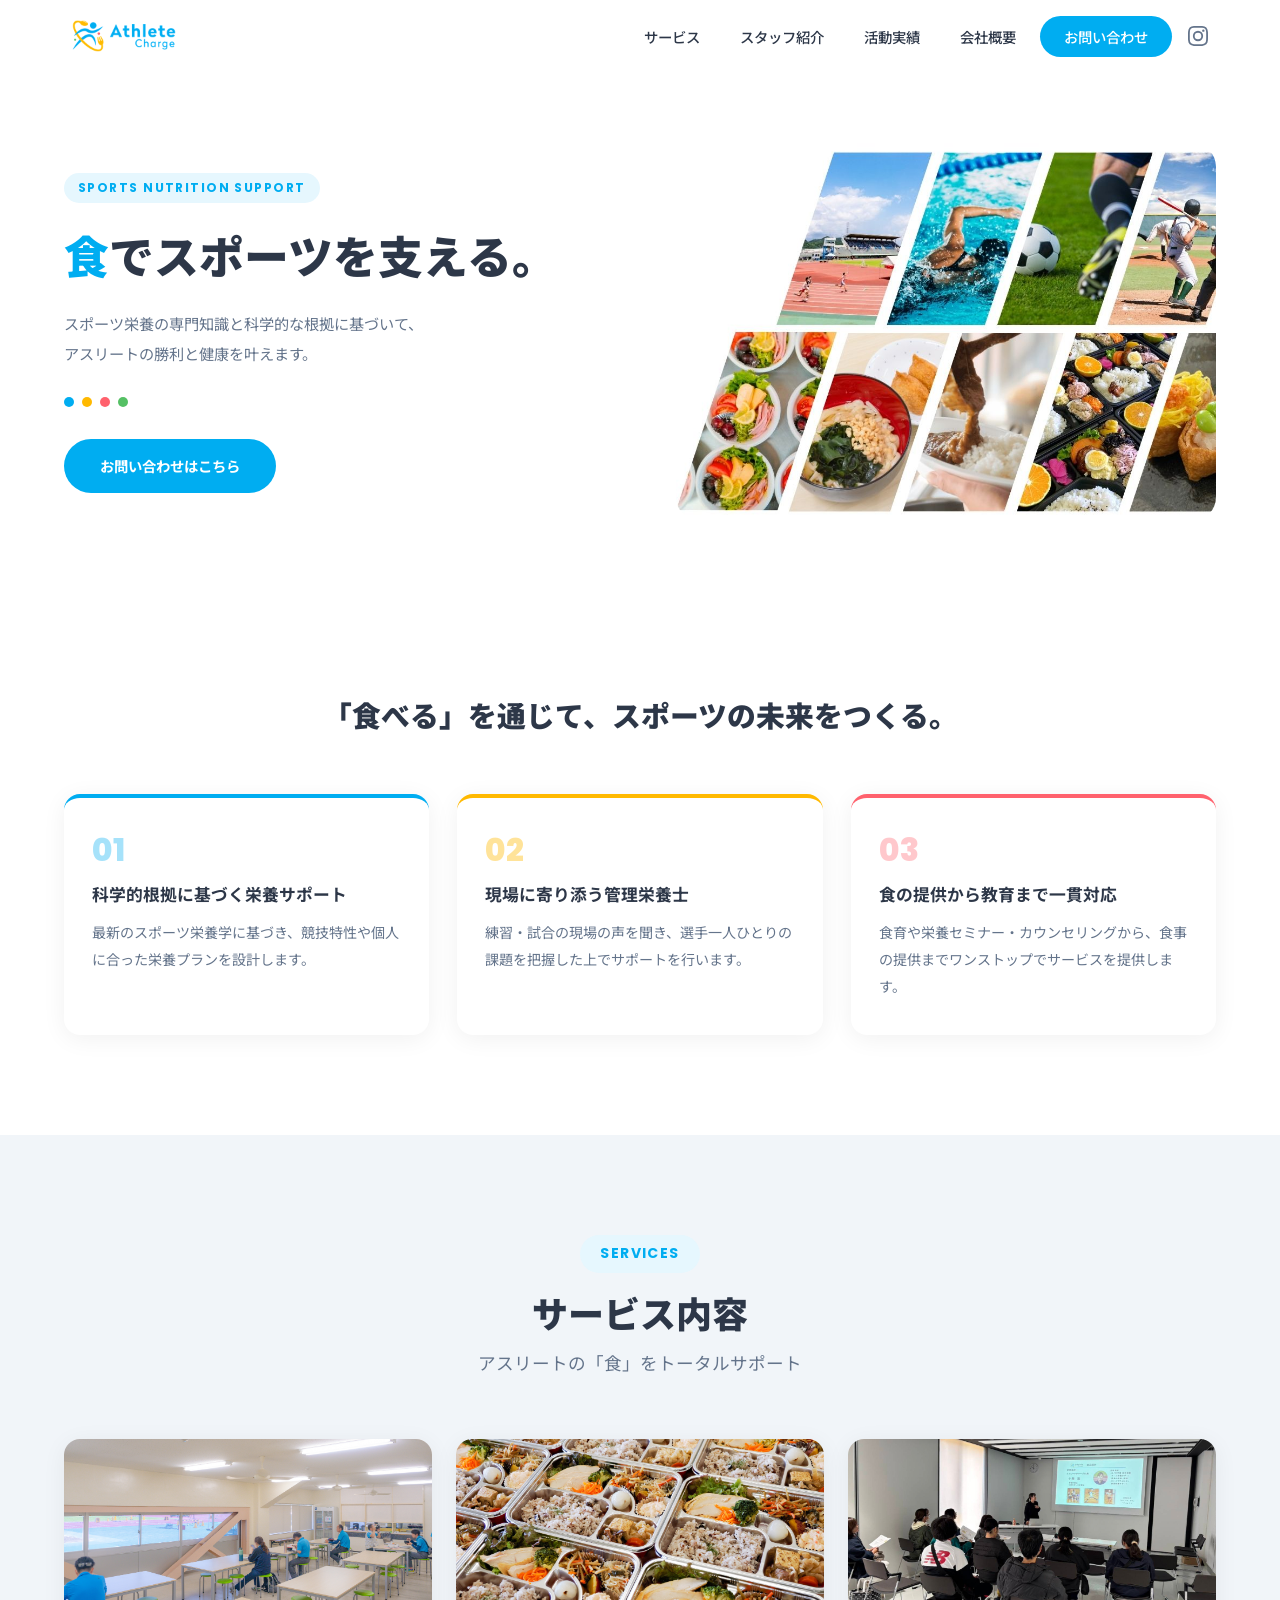
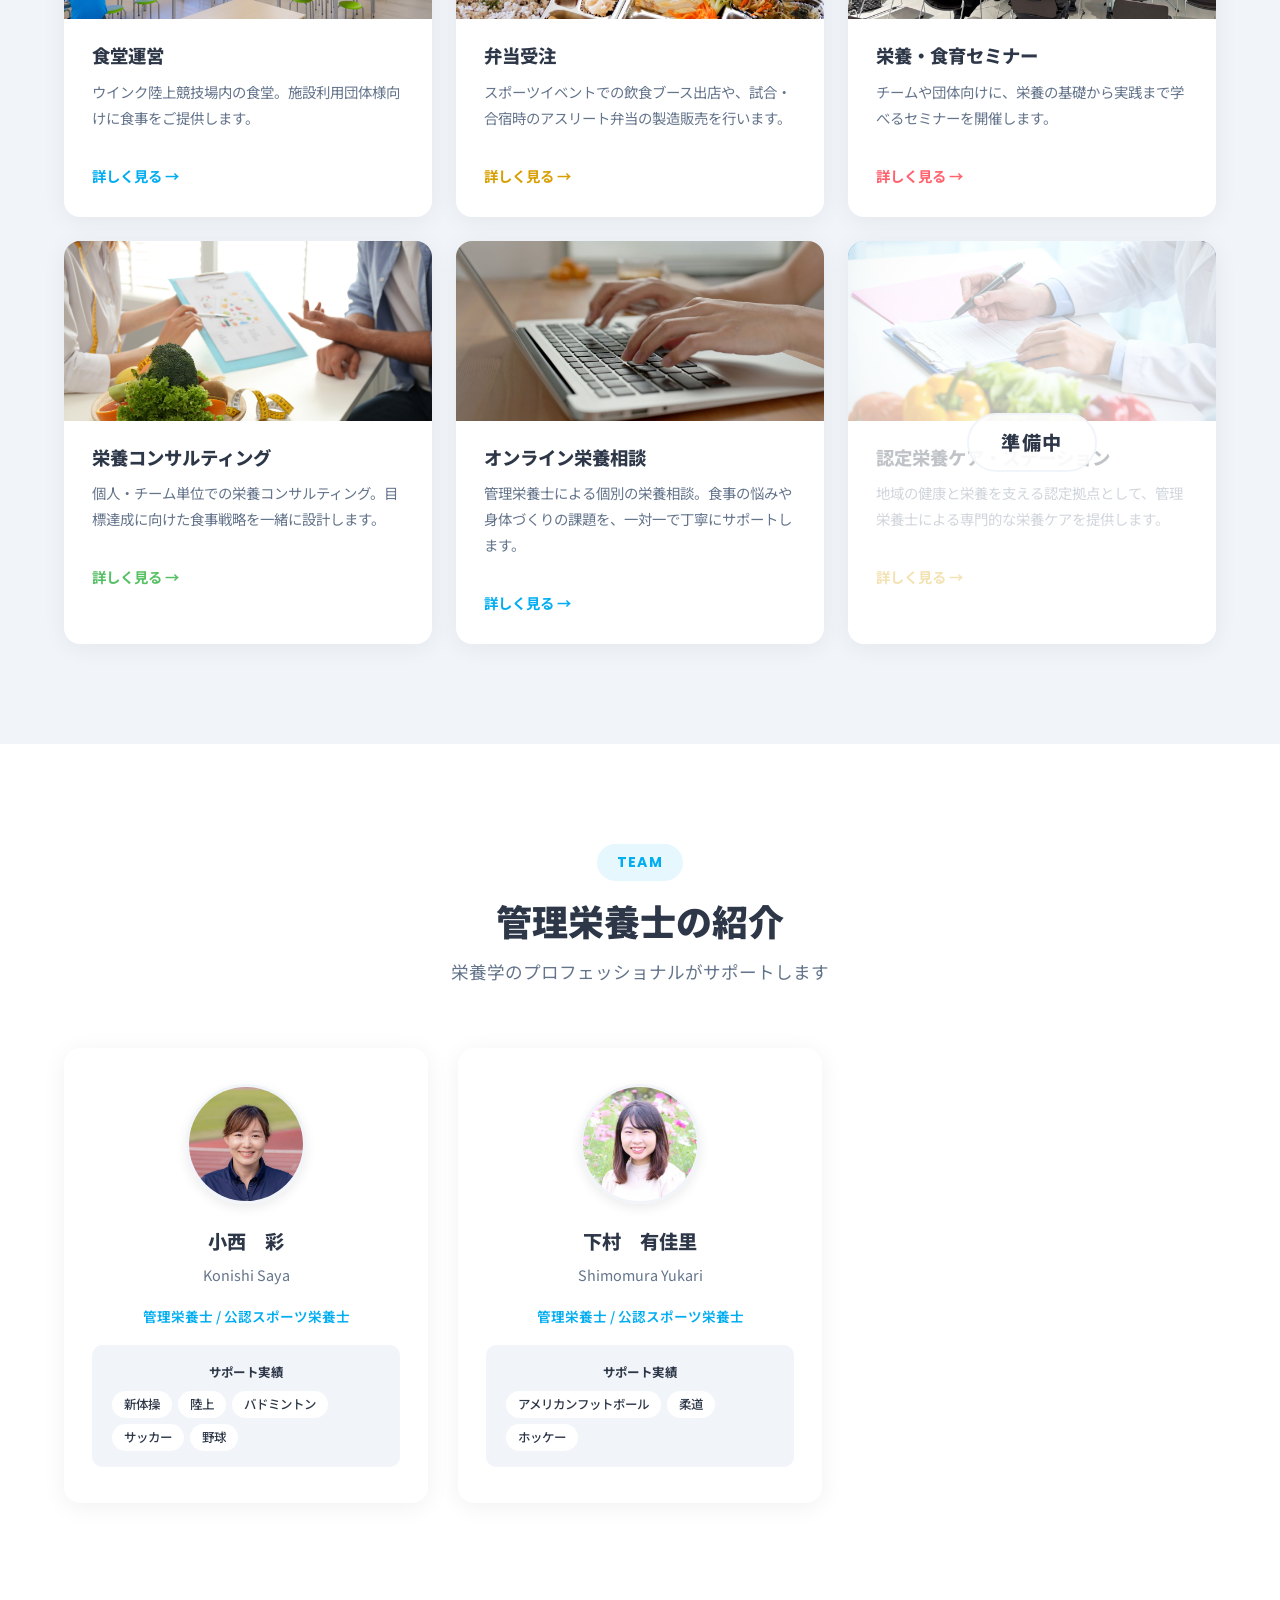
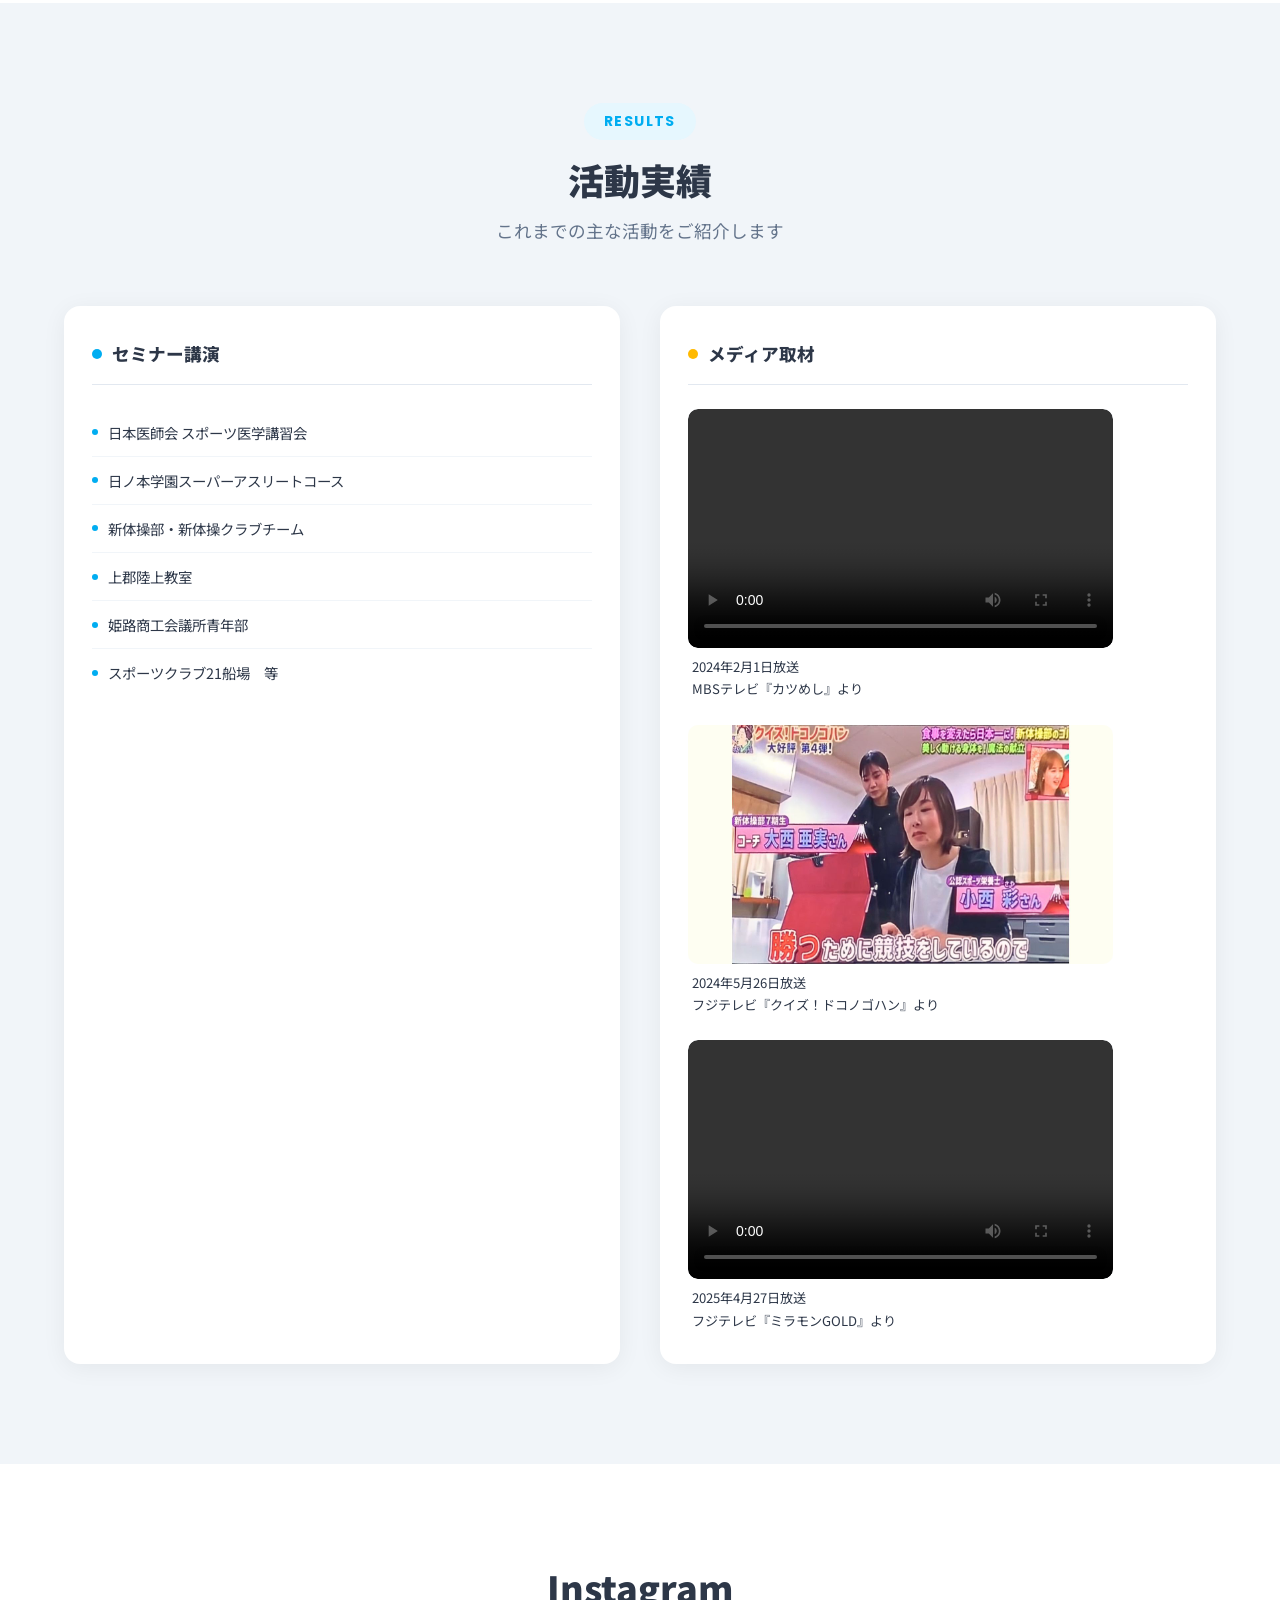
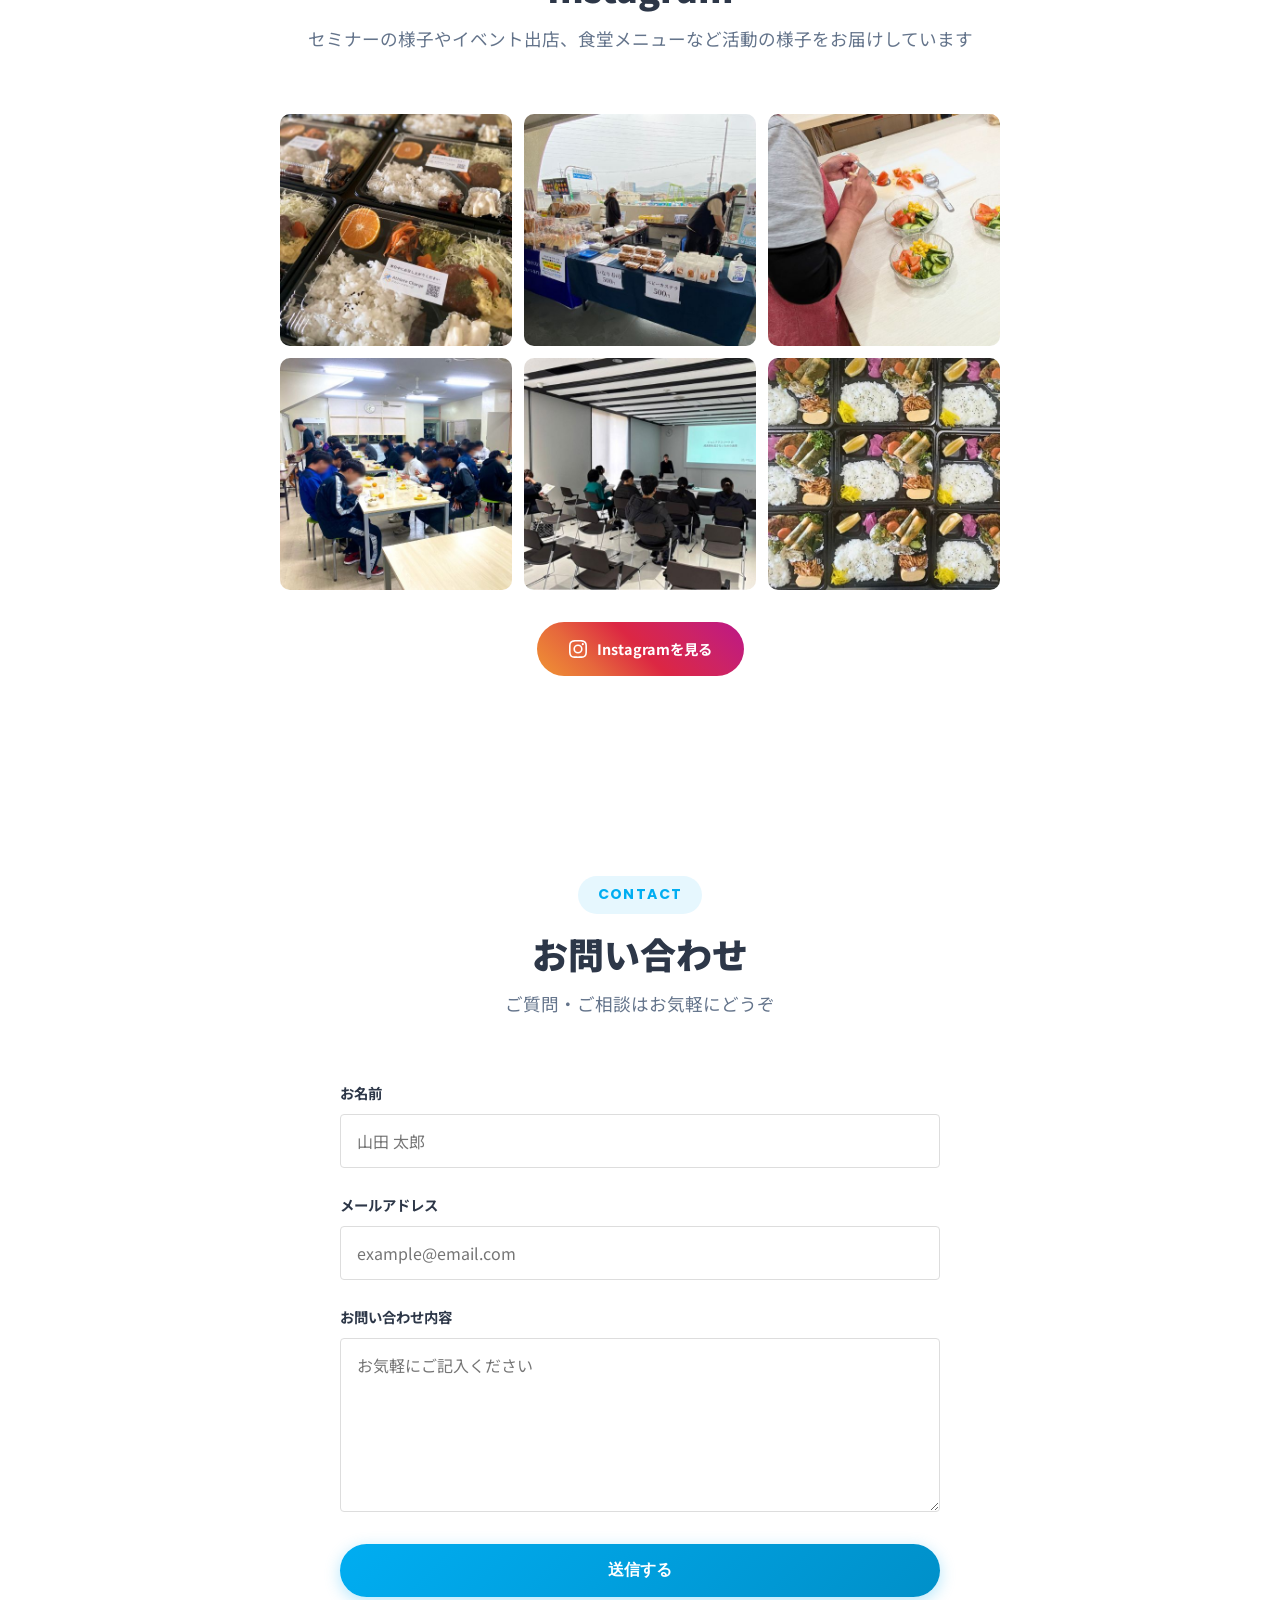
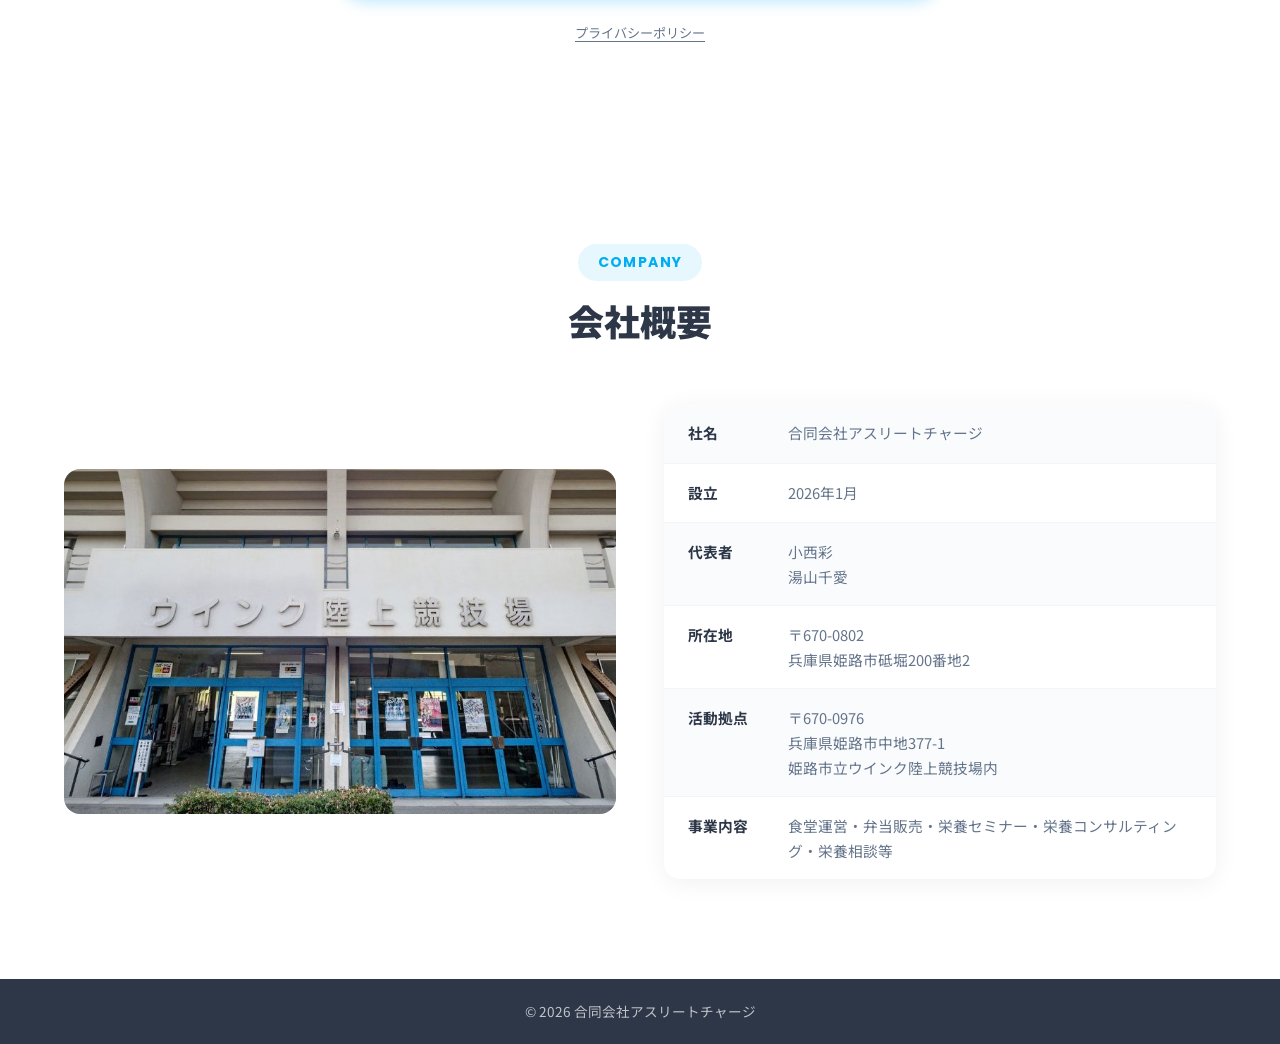
==== index.html @ be3cce09 "Add files via upload" ====
<!DOCTYPE html>
<html lang="ja">
<head>
  <meta charset="UTF-8">
  <meta name="viewport" content="width=device-width, initial-scale=1.0">
  <title>スポーツ栄養サポート | アスリートの健康と勝利を支える</title>
  <meta name="description" content="アスリートおよびスポーツに関わるすべての人の健康と勝利を支えるスポーツ栄養サポート事業。食堂運営、弁当販売、栄養セミナー、栄養コンサルティングなど幅広いサービスを提供しています。">
  <link rel="stylesheet" href="css/style.css">
  <link rel="preconnect" href="https://fonts.googleapis.com">
  <link rel="preconnect" href="https://fonts.gstatic.com" crossorigin>
  <link href="https://fonts.googleapis.com/css2?family=Noto+Sans+JP:wght@400;500;700;900&family=Poppins:wght@600;700;800&display=swap" rel="stylesheet">
</head>
<body>

  <!-- ========== HEADER ========== -->
  <header class="header" id="header">
    <div class="container header__inner">
      <a href="#" class="header__logo">
        <img src="images/common/logo.png" alt="Sports Nutrition" class="logo-img">
      </a>
      <nav class="header__nav" id="nav">
        <ul class="nav-list">
          <li class="nav-item--has-sub">
            <a href="#services" class="nav-link">サービス</a>
            <ul class="nav-sub">
              <li><a href="services/cafeteria.html" class="nav-sub__link">食堂運営</a></li>
              <li><a href="services/bento.html" class="nav-sub__link">弁当受注</a></li>
              <li><a href="services/seminar.html" class="nav-sub__link">栄養セミナー</a></li>
              <li><a href="services/consulting.html" class="nav-sub__link">栄養コンサルティング</a></li>
              <li><a href="services/counseling.html" class="nav-sub__link">オンライン栄養相談</a></li>
            </ul>
          </li>
          <li><a href="#team" class="nav-link">スタッフ紹介</a></li>
          <li><a href="#results" class="nav-link">活動実績</a></li>
          <li><a href="#company" class="nav-link">会社概要</a></li>
          <li><a href="mailto:info@sports-nutrition.example.jp?subject=%E3%81%8A%E5%95%8F%E3%81%84%E5%90%88%E3%82%8F%E3%81%9B" class="nav-link nav-link--cta">お問い合わせ</a></li>
        </ul>
      </nav>
      <div class="header__social">
        <a href="https://www.instagram.com/athletecharge" target="_blank" rel="noopener" class="social-icon social-icon--instagram" aria-label="Instagram">
          <svg viewBox="0 0 24 24" width="20" height="20" fill="currentColor"><path d="M12 2.163c3.204 0 3.584.012 4.85.07 3.252.148 4.771 1.691 4.919 4.919.058 1.265.069 1.645.069 4.849 0 3.205-.012 3.584-.069 4.849-.149 3.225-1.664 4.771-4.919 4.919-1.266.058-1.644.07-4.85.07-3.204 0-3.584-.012-4.849-.07-3.26-.149-4.771-1.699-4.919-4.92-.058-1.265-.07-1.644-.07-4.849 0-3.204.013-3.583.07-4.849.149-3.227 1.664-4.771 4.919-4.919 1.266-.057 1.645-.069 4.849-.069zM12 0C8.741 0 8.333.014 7.053.072 2.695.272.273 2.69.073 7.052.014 8.333 0 8.741 0 12c0 3.259.014 3.668.072 4.948.2 4.358 2.618 6.78 6.98 6.98C8.333 23.986 8.741 24 12 24c3.259 0 3.668-.014 4.948-.072 4.354-.2 6.782-2.618 6.979-6.98.059-1.28.073-1.689.073-4.948 0-3.259-.014-3.667-.072-4.947-.196-4.354-2.617-6.78-6.979-6.98C15.668.014 15.259 0 12 0zm0 5.838a6.162 6.162 0 100 12.324 6.162 6.162 0 000-12.324zM12 16a4 4 0 110-8 4 4 0 010 8zm6.406-11.845a1.44 1.44 0 100 2.881 1.44 1.44 0 000-2.881z"/></svg>
        </a>
      </div>
      <button class="header__hamburger" id="hamburger" aria-label="メニューを開く">
        <span></span><span></span><span></span>
      </button>
    </div>
  </header>

  <!-- ========== HERO ========== -->
  <section class="hero">
    <div class="hero__inner">
      <div class="hero__text">
        <p class="hero__label">Sports Nutrition Support</p>
        <h1 class="hero__title">
          <span class="hero__title-main"><span class="text-highlight">食</span>でスポーツを支える。</span>
        </h1>
        <p class="hero__desc">
          スポーツ栄養の専門知識と科学的な根拠に基づいて、<br>
          アスリートの勝利と健康を叶えます。
        </p>
        <div class="hero__colors" aria-hidden="true">
          <span class="hero__dot hero__dot--blue"></span>
          <span class="hero__dot hero__dot--yellow"></span>
          <span class="hero__dot hero__dot--red"></span>
          <span class="hero__dot hero__dot--green"></span>
        </div>
        <a href="#contact" class="hero__cta">お問い合わせはこちら</a>
      </div>
      <div class="hero__visual">
        <img src="images/home/hero-main.jpg" alt="Athlete Charge - スポーツ栄養サポート">
      </div>
    </div>
  </section>

  <!-- ========== ABOUT ========== -->
  <section class="about section" id="about">
    <div class="container">
      <div class="about__message">
        <h3 class="about__headline">
          「食べる」を通じて、スポーツの未来をつくる。
        </h3>
      </div>

      <div class="about__values">
        <div class="about__value-card" data-color="blue">
          <span class="about__value-number">01</span>
          <h4 class="about__value-title">科学的根拠に基づく栄養サポート</h4>
          <p class="about__value-desc">最新のスポーツ栄養学に基づき、競技特性や個人に合った栄養プランを設計します。</p>
        </div>
        <div class="about__value-card" data-color="yellow">
          <span class="about__value-number">02</span>
          <h4 class="about__value-title">現場に寄り添う管理栄養士</h4>
          <p class="about__value-desc">練習・試合の現場の声を聞き、選手一人ひとりの課題を把握した上でサポートを行います。</p>
        </div>
        <div class="about__value-card" data-color="red">
          <span class="about__value-number">03</span>
          <h4 class="about__value-title">食の提供から教育まで一貫対応</h4>
          <p class="about__value-desc">食育や栄養セミナー・カウンセリングから、食事の提供までワンストップでサービスを提供します。</p>
        </div>
      </div>
    </div>
  </section>

  <!-- ========== SERVICES ========== -->
  <section class="services section section--colored" id="services">
    <div class="container">
      <div class="section__header">
        <span class="section__label">Services</span>
        <h2 class="section__title">サービス内容</h2>
        <p class="section__subtitle">アスリートの「食」をトータルサポート</p>
      </div>

      <div class="services__grid">
        <!-- 食堂運営 -->
        <a href="services/cafeteria.html" class="service-card" data-color="blue">
          <div class="service-card__img">
            <img src="images/home/service-cafeteria.jpg" alt="食堂運営">
          </div>
          <div class="service-card__body">
            <h3 class="service-card__title">食堂運営</h3>
            <p class="service-card__desc">
              ウインク陸上競技場内の食堂。施設利用団体様向けに食事をご提供します。
            </p>
            <span class="service-card__more">詳しく見る →</span>
          </div>
        </a>

        <!-- 弁当販売 -->
        <a href="services/bento.html" class="service-card" data-color="yellow">
          <div class="service-card__img">
            <img src="images/home/service-bento.jpg" alt="弁当販売・イベント出店">
          </div>
          <div class="service-card__body">
            <h3 class="service-card__title">弁当受注</h3>
            <p class="service-card__desc">
              スポーツイベントでの飲食ブース出店や、試合・合宿時のアスリート弁当の製造販売を行います。
            </p>
            <span class="service-card__more">詳しく見る →</span>
          </div>
        </a>

        <!-- 栄養セミナー -->
        <a href="services/seminar.html" class="service-card" data-color="red">
          <div class="service-card__img">
            <img src="images/home/service-seminar.jpg" alt="栄養・食育セミナー">
          </div>
          <div class="service-card__body">
            <h3 class="service-card__title">栄養・食育セミナー</h3>
            <p class="service-card__desc">
              チームや団体向けに、栄養の基礎から実践まで学べるセミナーを開催します。
            </p>
            <span class="service-card__more">詳しく見る →</span>
          </div>
        </a>

        <!-- 栄養コンサルティング -->
        <a href="services/consulting.html" class="service-card" data-color="green">
          <div class="service-card__img">
            <img src="images/home/service-consulting.jpg" alt="栄養コンサルティング">
          </div>
          <div class="service-card__body">
            <h3 class="service-card__title">栄養コンサルティング</h3>
            <p class="service-card__desc">
              個人・チーム単位での栄養コンサルティング。目標達成に向けた食事戦略を一緒に設計します。
            </p>
            <span class="service-card__more">詳しく見る →</span>
          </div>
        </a>

        <!-- 栄養相談 -->
        <a href="services/counseling.html" class="service-card" data-color="blue">
          <div class="service-card__img">
            <img src="images/home/service-counseling.jpg" alt="オンライン栄養相談">
          </div>
          <div class="service-card__body">
            <h3 class="service-card__title">オンライン栄養相談</h3>
            <p class="service-card__desc">
              管理栄養士による個別の栄養相談。食事の悩みや身体づくりの課題を、一対一で丁寧にサポートします。
            </p>
            <span class="service-card__more">詳しく見る →</span>
          </div>
        </a>

        <!-- 認定栄養ケア・ステーション（準備中） -->
        <div class="service-card service-card--coming-soon" data-color="yellow">
          <div class="service-card__img">
            <img src="images/home/service-care-station.jpg" alt="認定栄養ケア・ステーション">
          </div>
          <div class="service-card__body">
            <h3 class="service-card__title">認定栄養ケア・ステーション</h3>
            <p class="service-card__desc">
              地域の健康と栄養を支える認定拠点として、管理栄養士による専門的な栄養ケアを提供します。
            </p>
            <span class="service-card__more">詳しく見る →</span>
          </div>
          <div class="coming-soon-overlay">
            <span class="coming-soon-label">準備中</span>
          </div>
        </div>
      </div>
    </div>
  </section>

  <!-- ========== TEAM ========== -->
  <section class="team section" id="team">
    <div class="container">
      <div class="section__header">
        <span class="section__label">Team</span>
        <h2 class="section__title">管理栄養士の紹介</h2>
        <p class="section__subtitle">栄養学のプロフェッショナルがサポートします</p>
      </div>
      <div class="team__grid">
        <div class="team-card">
          <div class="team-card__avatar">
            <img src="images/home/staff-01.jpg" alt="小西 彩">
          </div>
          <div class="team-card__info">
            <h3 class="team-card__name">小西　彩</h3>
            <p class="team-card__bio">Konishi Saya</p>
            <span class="team-card__role">管理栄養士 / 公認スポーツ栄養士</span>
            <p class="team-card__bio">
              
            </p>
            <div class="team-card__records">
              <h4 class="team-card__records-title">サポート実績</h4>
              <ul class="team-card__records-list">
                <li>新体操</li>
                <li>陸上</li>
                <li>バドミントン</li>
                <li>サッカー</li>
                <li>野球</li>
              </ul>
            </div>
          </div>
        </div>
        <div class="team-card">
          <div class="team-card__avatar">
            <img src="images/home/staff-02.jpg" alt="下村　有佳里">
          </div>
          <div class="team-card__info">
            <h3 class="team-card__name">下村　有佳里</h3>
            <p class="team-card__bio">Shimomura Yukari</p>
            <span class="team-card__role">管理栄養士 / 公認スポーツ栄養士</span>
            <p class="team-card__bio">
             
            </p>
            <div class="team-card__records">
              <h4 class="team-card__records-title">サポート実績</h4>
              <ul class="team-card__records-list">
                <li>アメリカンフットボール</li>
                <li>柔道</li>
                <li>ホッケー</li>
              </ul>
            </div>
          </div>
        </div>
      </div>
    </div>
  </section>

  <!-- ========== RESULTS ========== -->
  <section class="results section section--colored" id="results">
    <div class="container">
      <div class="section__header">
        <span class="section__label">Results</span>
        <h2 class="section__title">活動実績</h2>
        <p class="section__subtitle">これまでの主な活動をご紹介します</p>
      </div>
      <div class="results__grid">
        <!-- セミナー講演 -->
        <div class="results__column">
          <h3 class="results__column-title"><span class="results__column-icon results__column-icon--blue"></span>セミナー講演</h3>
          <ul class="results__seminar-list">
            <li>日本医師会 スポーツ医学講習会</li>
            <li>日ノ本学園スーパーアスリートコース</li>
            <li>新体操部・新体操クラブチーム</li>
            <li>上郡陸上教室</li>
            <li>姫路商工会議所青年部</li>
            <li>スポーツクラブ21船場　等</li>
          </ul>
        </div>
        <!-- メディア取材 -->
        <div class="results__column">
          <h3 class="results__column-title"><span class="results__column-icon results__column-icon--yellow"></span>メディア取材</h3>
          <div class="results__media-grid">
            <div class="results__media-entry">
              <div class="results__media-item results__media-item--video">
                <video controls preload="metadata">
                  <source src="media-video-01.mp4" type="video/mp4">
                </video>
              </div>
              <p class="results__media-caption">2024年2月1日放送<br>MBSテレビ『カツめし』より</p>
            </div>
            <div class="results__media-entry">
              <div class="results__media-item">
                <img src="images/home/media-01.jpg" alt="メディア取材">
              </div>
              <p class="results__media-caption">2024年5月26日放送<br>フジテレビ『クイズ！ドコノゴハン』より</p>
            </div>
            <div class="results__media-entry">
              <div class="results__media-item results__media-item--video">
                <video controls preload="metadata">
                  <source src="media-video-02.mp4" type="video/mp4">
                </video>
              </div>
              <p class="results__media-caption">2025年4月27日放送<br>フジテレビ『ミラモンGOLD』より</p>
            </div>
          </div>
        </div>
      </div>
    </div>
  </section>

  <!-- ========== SNS ========== -->
  <section class="sns section" id="sns">
    <div class="container">
      <div class="section__header">
        <h2 class="section__title">Instagram</h2>
        <p class="section__subtitle">セミナーの様子やイベント出店、食堂メニューなど活動の様子をお届けしています</p>
      </div>
      <div class="sns__instagram">
        <div class="sns__photo-grid">
          <div class="sns__photo"><img src="images/home/insta-01.jpg" alt="Instagram投稿"></div>
          <div class="sns__photo"><img src="images/home/insta-02.jpg" alt="Instagram投稿"></div>
          <div class="sns__photo"><img src="images/home/insta-03.jpg" alt="Instagram投稿"></div>
          <div class="sns__photo"><img src="images/home/insta-04.jpg" alt="Instagram投稿"></div>
          <div class="sns__photo"><img src="images/home/insta-05.jpg" alt="Instagram投稿"></div>
          <div class="sns__photo"><img src="images/home/insta-06.jpg" alt="Instagram投稿"></div>
        </div>
        <div class="sns__follow">
          <a href="https://www.instagram.com/athletecharge" target="_blank" rel="noopener" class="sns__follow-btn">
            <svg viewBox="0 0 24 24" width="18" height="18" fill="currentColor"><path d="M12 2.163c3.204 0 3.584.012 4.85.07 3.252.148 4.771 1.691 4.919 4.919.058 1.265.069 1.645.069 4.849 0 3.205-.012 3.584-.069 4.849-.149 3.225-1.664 4.771-4.919 4.919-1.266.058-1.644.07-4.85.07-3.204 0-3.584-.012-4.849-.07-3.26-.149-4.771-1.699-4.919-4.92-.058-1.265-.07-1.644-.07-4.849 0-3.204.013-3.583.07-4.849.149-3.227 1.664-4.771 4.919-4.919 1.266-.057 1.645-.069 4.849-.069zM12 0C8.741 0 8.333.014 7.053.072 2.695.272.273 2.69.073 7.052.014 8.333 0 8.741 0 12c0 3.259.014 3.668.072 4.948.2 4.358 2.618 6.78 6.98 6.98C8.333 23.986 8.741 24 12 24c3.259 0 3.668-.014 4.948-.072 4.354-.2 6.782-2.618 6.979-6.98.059-1.28.073-1.689.073-4.948 0-3.259-.014-3.667-.072-4.947-.196-4.354-2.617-6.78-6.979-6.98C15.668.014 15.259 0 12 0zm0 5.838a6.162 6.162 0 100 12.324 6.162 6.162 0 000-12.324zM12 16a4 4 0 110-8 4 4 0 010 8zm6.406-11.845a1.44 1.44 0 100 2.881 1.44 1.44 0 000-2.881z"/></svg>
            Instagramを見る
          </a>
        </div>
      </div>
    </div>
  </section>

  <!-- ========== CONTACT ========== -->
  <section class="contact section" id="contact">
    <div class="container">
      <div class="section__header">
        <span class="section__label">Contact</span>
        <h2 class="section__title">お問い合わせ</h2>
        <p class="section__subtitle">ご質問・ご相談はお気軽にどうぞ</p>
      </div>
      <div class="contact__form">
        <form action="https://api.web3forms.com/submit" method="POST" class="contact-form">
          <input type="hidden" name="access_key" value="019e7eb9-f666-4deb-ae09-fe8a44104cc0">
          <input type="hidden" name="redirect" value="https://chiakiyuyama.github.io/sports-nutrition-site/thanks.html">
          <div class="contact-form__group">
            <label for="name" class="contact-form__label">お名前</label>
            <input type="text" id="name" name="name" required class="contact-form__input" placeholder="山田 太郎">
          </div>
          <div class="contact-form__group">
            <label for="email" class="contact-form__label">メールアドレス</label>
            <input type="email" id="email" name="email" required class="contact-form__input" placeholder="example@email.com">
          </div>
          <div class="contact-form__group">
            <label for="message" class="contact-form__label">お問い合わせ内容</label>
            <textarea id="message" name="message" required class="contact-form__textarea" rows="6" placeholder="お気軽にご記入ください"></textarea>
          </div>
          <button type="submit" class="contact-form__submit btn btn--primary">送信する</button>
        </form>
      </div>
      <p class="contact__privacy">
        <a href="#" id="privacyOpen">プライバシーポリシー</a>
      </p>
    </div>
  </section>

  <!-- ========== PRIVACY POLICY MODAL ========== -->
  <div class="modal-overlay" id="privacyModal">
    <div class="modal">
      <button class="modal__close" id="privacyClose" aria-label="閉じる">&times;</button>
      <h2 class="modal__title">プライバシーポリシー</h2>
      <div class="modal__body">
        <p>合同会社アスリートチャージ（以下「当社」といいます）は、お客様の個人情報の保護を重要な責務と考え、以下のとおりプライバシーポリシーを定めます。</p>

        <h3>1. 個人情報の取得</h3>
        <p>当社は、サービスの提供にあたり、以下の手段を通じて個人情報を適正に取得いたします。</p>
        <ul>
          <li>当社ウェブサイトのお問い合わせフォーム</li>
          <li>オンライン栄養相談のGoogleフォーム（お名前、メールアドレス、年齢、競技種目、質問内容等）</li>
          <li>その他サービス利用時のお申し込み・ご連絡</li>
        </ul>

        <h3>2. 個人情報の利用目的</h3>
        <p>取得した個人情報は、以下の目的で利用いたします。</p>
        <ul>
          <li>お問い合わせへの対応・連絡</li>
          <li>オンライン栄養相談における質問への回答・フォローアップ</li>
          <li>サービスの提供・運営</li>
          <li>サービスに関するご案内・情報提供</li>
          <li>サービスの改善・新サービスの開発</li>
        </ul>

        <h3>3. Googleフォームの利用について</h3>
        <p>オンライン栄養相談では、Googleフォーム（Google LLC提供）を利用して質問内容および個人情報を取得いたします。Googleフォームに入力された情報は、Googleのサーバーに保存されます。Googleのプライバシーポリシーについては、Google社の公式サイトをご確認ください。</p>

        <h3>4. 個人情報の第三者提供</h3>
        <p>当社は、法令に基づく場合を除き、お客様の同意なく個人情報を第三者に提供することはありません。ただし、上記のとおりGoogleフォームの利用に伴い、Google LLCのサーバーにデータが保存されます。</p>

        <h3>5. 個人情報の管理</h3>
        <p>当社は、個人情報の漏洩、滅失、毀損を防止するため、適切な安全管理措置を講じます。</p>

        <h3>6. 個人情報の開示・訂正・削除</h3>
        <p>お客様ご本人から個人情報の開示・訂正・削除のご請求があった場合、合理的な範囲で速やかに対応いたします。</p>

        <h3>7. お支払い・返金ポリシー</h3>
        <p>オンライン栄養相談の料金は、質問受付メールに記載のリンクから事前にお支払いいただきます。お支払い完了後の返金は原則としてお受けしておりません。ただし、当社の都合により回答ができない場合はこの限りではありません。</p>

        <h3>8. Cookieの使用について</h3>
        <p>当社ウェブサイトでは、サービス向上のためCookieを使用する場合があります。Cookieの使用を希望されない場合は、ブラウザの設定により拒否することが可能です。</p>

        <h3>9. ポリシーの変更</h3>
        <p>当社は、必要に応じて本ポリシーを変更することがあります。変更後のポリシーは、当社ウェブサイトに掲載した時点で効力を生じます。</p>

        <h3>10. お問い合わせ窓口</h3>
        <p>個人情報に関するお問い合わせは、当社お問い合わせフォームよりご連絡ください。</p>
      </div>
    </div>
  </div>

  <!-- ========== COMPANY ========== -->
  <section class="company section" id="company">
    <div class="container">
      <div class="section__header">
        <span class="section__label">Company</span>
        <h2 class="section__title">会社概要</h2>
      </div>
      <div class="company__grid">
        <div class="company__image">
          <img src="images/home/company.jpg" alt="Athlete Charge">
        </div>
        <div class="company__info">
          <dl class="company__list">
            <div class="company__row">
              <dt>社名</dt>
              <dd>合同会社アスリートチャージ</dd>
            </div>
            <div class="company__row">
              <dt>設立</dt>
              <dd>2026年1月</dd>
            </div>
            <div class="company__row">
              <dt>代表者</dt>
              <dd>小西彩<br>湯山千愛</dd>
            </div>
            <div class="company__row">
              <dt>所在地</dt>
              <dd>〒670-0802<br>兵庫県姫路市砥堀200番地2</dd>
            </div>
            <div class="company__row">
              <dt>活動拠点</dt>
              <dd>〒670-0976<br>兵庫県姫路市中地377-1<br>姫路市立ウインク陸上競技場内</dd>
            </div>
            <div class="company__row">
              <dt>事業内容</dt>
              <dd>食堂運営・弁当販売・栄養セミナー・栄養コンサルティング・栄養相談等</dd>
            </div>
          </dl>
        </div>
      </div>
    </div>
  </section>

  <!-- ========== FOOTER ========== -->
  <footer class="footer">
      <div class="footer__bottom">
        <p>&copy; 2026 合同会社アスリートチャージ</p>
      </div>
  </footer>

  <script src="js/main.js"></script>
</body>
</html>
                        
---- css/style.css ----
/* ========================================
   Sports Nutrition - Stylesheet
   Brand Colors:
     Blue:   #00adf1
     Yellow: #ffb900
     Red:    #ff616d
     Green:  #55c064
   ======================================== */

/* ---------- Reset & Base ---------- */
*,
*::before,
*::after {
  margin: 0;
  padding: 0;
  box-sizing: border-box;
}

:root {
  --blue: #00adf1;
  --blue-light: #e6f7fe;
  --blue-dark: #0090c9;
  --yellow: #ffb900;
  --yellow-light: #fff6dd;
  --yellow-dark: #d99e00;
  --red: #ff616d;
  --red-light: #ffe8ea;
  --red-dark: #e04550;
  --green: #55c064;
  --green-light: #e8f7ea;
  --green-dark: #43a352;
  --dark: #2d3748;
  --gray: #64748b;
  --gray-light: #f1f5f9;
  --white: #ffffff;
  --radius: 16px;
  --radius-sm: 10px;
  --radius-lg: 24px;
  --shadow: 0 4px 24px rgba(0, 0, 0, 0.06);
  --shadow-lg: 0 8px 40px rgba(0, 0, 0, 0.10);
  --transition: 0.3s cubic-bezier(0.4, 0, 0.2, 1);
}

html {
  scroll-behavior: smooth;
  scroll-padding-top: 80px;
}

body {
  font-family: 'Noto Sans JP', sans-serif;
  font-size: 16px;
  line-height: 1.8;
  color: var(--dark);
  background: var(--white);
  overflow-x: hidden;
}

img {
  max-width: 100%;
  height: auto;
  display: block;
}

a {
  text-decoration: none;
  color: inherit;
  transition: var(--transition);
}

ul {
  list-style: none;
}

.container {
  max-width: 1200px;
  margin: 0 auto;
  padding: 0 24px;
}

.sp-hide {
  display: inline;
}

/* ---------- Buttons ---------- */
.btn {
  display: inline-flex;
  align-items: center;
  justify-content: center;
  padding: 14px 32px;
  border-radius: 50px;
  font-size: 1rem;
  font-weight: 700;
  cursor: pointer;
  border: none;
  transition: var(--transition);
  text-align: center;
}

.btn--primary {
  background: linear-gradient(135deg, var(--blue), var(--blue-dark));
  color: var(--white);
  box-shadow: 0 4px 16px rgba(0, 173, 241, 0.3);
}

.btn--primary:hover {
  transform: translateY(-2px);
  box-shadow: 0 6px 24px rgba(0, 173, 241, 0.4);
}

.btn--outline {
  background: transparent;
  color: var(--blue);
  border: 2px solid var(--blue);
}

.btn--outline:hover {
  background: var(--blue);
  color: var(--white);
}

.btn--white {
  background: var(--white);
  color: var(--blue);
  box-shadow: 0 4px 16px rgba(0, 0, 0, 0.1);
}

.btn--white:hover {
  transform: translateY(-2px);
  box-shadow: 0 6px 24px rgba(0, 0, 0, 0.15);
}

.btn--full {
  width: 100%;
}

/* ---------- Section Common ---------- */
.section {
  padding: 100px 0;
}

.section--colored {
  background: var(--gray-light);
}

.section__header {
  text-align: center;
  margin-bottom: 60px;
}

.section__label {
  display: inline-block;
  font-family: 'Poppins', sans-serif;
  font-weight: 700;
  font-size: 0.875rem;
  letter-spacing: 0.1em;
  text-transform: uppercase;
  color: var(--blue);
  background: var(--blue-light);
  padding: 6px 20px;
  border-radius: 50px;
  margin-bottom: 16px;
}

.section__title {
  font-size: 2.25rem;
  font-weight: 900;
  line-height: 1.3;
  margin-bottom: 12px;
}

.section__subtitle {
  font-size: 1.1rem;
  color: var(--gray);
}

/* ---------- Header ---------- */
.header {
  position: fixed;
  top: 0;
  left: 0;
  width: 100%;
  z-index: 1000;
  background: rgba(255, 255, 255, 0.95);
  backdrop-filter: blur(12px);
  transition: var(--transition);
}

.header--scrolled {
  box-shadow: 0 2px 20px rgba(0, 0, 0, 0.08);
}

.header__inner {
  display: flex;
  align-items: center;
  justify-content: space-between;
  height: 72px;
}

.header__logo {
  display: flex;
  align-items: center;
  gap: 10px;
}

.logo-img {
  height: 40px;
  width: 120px;
  object-fit: contain;
  display: block;
}

.logo-img--inline {
  height: 32px;
  width: 96px;
  object-fit: contain;
  display: inline-block;
  vertical-align: middle;
  margin-right: 8px;
}

.header__nav {
  margin-left: auto;
}

.nav-list {
  display: flex;
  align-items: center;
  gap: 8px;
}

.nav-link {
  padding: 8px 16px;
  font-size: 0.9rem;
  font-weight: 500;
  color: var(--dark);
  border-radius: 50px;
  transition: var(--transition);
}

.nav-link:hover {
  color: var(--blue);
  background: var(--blue-light);
}

/* Nav submenu (desktop: dropdown on hover) */
.nav-item--has-sub {
  position: relative;
}

.nav-sub {
  display: none;
  position: absolute;
  top: 100%;
  left: 0;
  min-width: 220px;
  background: var(--white);
  border-radius: var(--radius-sm);
  box-shadow: var(--shadow-lg);
  padding: 8px 0;
  z-index: 100;
}

.nav-item--has-sub:hover .nav-sub {
  display: block;
}

.nav-sub__link {
  display: block;
  padding: 10px 20px;
  font-size: 0.85rem;
  font-weight: 500;
  color: var(--dark);
  transition: var(--transition);
}

.nav-sub__link:hover {
  color: var(--blue);
  background: var(--blue-light);
}

.nav-link--cta {
  background: var(--blue);
  color: var(--white) !important;
  padding: 10px 24px;
}

.nav-link--cta:hover {
  background: var(--blue-dark);
  color: var(--white) !important;
}

.header__hamburger {
  display: none;
  flex-direction: column;
  gap: 5px;
  background: none;
  border: none;
  cursor: pointer;
  padding: 8px;
}

.header__hamburger span {
  display: block;
  width: 24px;
  height: 2px;
  background: var(--dark);
  border-radius: 2px;
  transition: var(--transition);
}

/* ---------- Hero ---------- */
/* ---------- Hero ---------- */
.hero {
  padding-top: 72px;
  background: var(--white);
  overflow: hidden;
}

.hero__inner {
  max-width: 1200px;
  margin: 0 auto;
  padding: 0 24px;
  display: flex;
  align-items: center;
  min-height: 520px;
  gap: 40px;
}

/* --- Text side --- */
.hero__text {
  flex: 1;
  min-width: 0;
  padding: 56px 0;
  opacity: 0;
  animation: heroFadeUp 0.8s cubic-bezier(0.22, 1, 0.36, 1) 0.2s forwards;
}

.hero__label {
  display: inline-block;
  font-family: 'Poppins', sans-serif;
  font-size: 0.75rem;
  font-weight: 700;
  letter-spacing: 0.12em;
  text-transform: uppercase;
  color: var(--blue);
  background: var(--blue-light);
  padding: 4px 14px;
  border-radius: 100px;
  margin-bottom: 20px;
}

.hero__title {
  font-size: 2.8rem;
  font-weight: 900;
  line-height: 1.45;
  margin-bottom: 20px;
  color: var(--dark);
}

.hero__title-main {
  display: block;
}

.text-highlight {
  color: var(--blue);
  -webkit-text-fill-color: var(--blue);
}

.hero__desc {
  font-size: 0.95rem;
  color: var(--gray);
  line-height: 2;
  margin-bottom: 28px;
  opacity: 0;
  animation: heroFadeUp 0.8s cubic-bezier(0.22, 1, 0.36, 1) 0.5s forwards;
}

/* Color dots */
.hero__colors {
  display: flex;
  gap: 8px;
  margin-bottom: 32px;
  opacity: 0;
  animation: heroFadeUp 0.6s cubic-bezier(0.22, 1, 0.36, 1) 0.7s forwards;
}

.hero__dot {
  width: 10px;
  height: 10px;
  border-radius: 50%;
}

.hero__dot--blue   { background: var(--blue); }
.hero__dot--yellow { background: var(--yellow); }
.hero__dot--red    { background: var(--red); }
.hero__dot--green  { background: var(--green); }

/* CTA button */
.hero__cta {
  display: inline-block;
  padding: 14px 36px;
  font-size: 0.9rem;
  font-weight: 700;
  color: var(--white);
  background: var(--blue);
  border-radius: 100px;
  transition: var(--transition);
  opacity: 0;
  animation: heroFadeUp 0.6s cubic-bezier(0.22, 1, 0.36, 1) 0.8s forwards;
}

.hero__cta:hover {
  background: var(--blue-dark);
  box-shadow: 0 4px 16px rgba(0, 173, 241, 0.3);
  transform: translateY(-2px);
}

/* --- Visual side --- */
.hero__visual {
  flex: 1;
  min-width: 0;
  display: flex;
  align-items: center;
  justify-content: flex-end;
  opacity: 0;
  animation: heroFadeIn 1s cubic-bezier(0.22, 1, 0.36, 1) 0.4s forwards;
}

.hero__visual img {
  width: 100%;
  max-width: 540px;
  height: auto;
  display: block;
  border-radius: var(--radius-lg);
  object-fit: cover;
}

@keyframes heroFadeUp {
  0%   { opacity: 0; transform: translateY(24px); }
  100% { opacity: 1; transform: translateY(0); }
}

@keyframes heroFadeIn {
  0%   { opacity: 0; transform: scale(0.97); }
  100% { opacity: 1; transform: scale(1); }
}

/* ---------- About ---------- */
/* ---------- About ---------- */
.about {
  position: relative;
  overflow: hidden;
}

.about__message {
  max-width: 760px;
  margin: 0 auto 56px;
  text-align: center;
}

.about__headline {
  font-size: 1.8rem;
  font-weight: 900;
  line-height: 1.6;
  margin-bottom: 24px;
  color: var(--dark);
}

.about__desc {
  color: var(--gray);
  line-height: 2;
  font-size: 0.95rem;
  text-align: left;
}

/* Value cards */
.about__values {
  display: grid;
  grid-template-columns: repeat(3, 1fr);
  gap: 28px;
}

.about__value-card {
  background: var(--white);
  border-radius: var(--radius);
  padding: 36px 28px;
  box-shadow: var(--shadow);
  border-top: 4px solid transparent;
  transition: var(--transition);
}

.about__value-card:hover {
  transform: translateY(-4px);
  box-shadow: var(--shadow-lg);
}

.about__value-card[data-color="blue"]   { border-top-color: var(--blue); }
.about__value-card[data-color="yellow"] { border-top-color: var(--yellow); }
.about__value-card[data-color="red"]    { border-top-color: var(--red); }
.about__value-card[data-color="green"]  { border-top-color: var(--green); }

.about__value-number {
  display: inline-block;
  font-family: 'Poppins', sans-serif;
  font-size: 2rem;
  font-weight: 800;
  color: rgba(0, 0, 0, 0.06);
  line-height: 1;
  margin-bottom: 16px;
}

.about__value-card[data-color="blue"]   .about__value-number { color: rgba(0, 173, 241, 0.35); }
.about__value-card[data-color="yellow"] .about__value-number { color: rgba(255, 185, 0, 0.4); }
.about__value-card[data-color="red"]    .about__value-number { color: rgba(255, 97, 109, 0.35); }

.about__value-title {
  font-size: 1.05rem;
  font-weight: 700;
  color: var(--dark);
  margin-bottom: 12px;
  line-height: 1.5;
}

.about__value-desc {
  font-size: 0.88rem;
  color: var(--gray);
  line-height: 1.9;
  margin-bottom: 0;
}

/* ---------- Services ---------- */
.services__grid {
  display: grid;
  grid-template-columns: repeat(3, 1fr);
  gap: 24px;
}

.service-card {
  background: var(--white);
  border-radius: var(--radius);
  box-shadow: var(--shadow);
  transition: var(--transition);
  position: relative;
  overflow: hidden;
  display: flex;
  flex-direction: column;
}

.service-card::before {
  display: none;
}

.service-card:hover {
  transform: translateY(-6px);
  box-shadow: var(--shadow-lg);
}

/* Service card image */
.service-card__img {
  position: relative;
  width: 100%;
  height: 180px;
  overflow: hidden;
  flex-shrink: 0;
}

.service-card__img img {
  width: 100%;
  height: 100%;
  object-fit: cover;
  display: block;
  transition: transform 0.4s ease;
}

.service-card:hover .service-card__img img {
  transform: scale(1.05);
}

/* Placeholder shown when image fails to load */
.service-card__img-placeholder {
  position: absolute;
  inset: 0;
  display: flex;
  align-items: center;
  justify-content: center;
  font-size: 1rem;
  font-weight: 600;
  color: var(--gray);
  gap: 6px;
}

.service-card__img-placeholder--blue   { background: var(--blue-light); }
.service-card__img-placeholder--yellow { background: var(--yellow-light); }
.service-card__img-placeholder--red    { background: var(--red-light); }
.service-card__img-placeholder--green  { background: var(--green-light); }

/* Hide placeholder when image loads */
.service-card__img img[src]:not([src=""]) ~ .service-card__img-placeholder {
  opacity: 0;
}

.service-card__body {
  padding: 24px 28px 28px;
  flex: 1;
  display: flex;
  flex-direction: column;
}

.service-card__title {
  font-size: 1.15rem;
  font-weight: 800;
  margin-bottom: 10px;
  line-height: 1.4;
}

.service-card__desc {
  font-size: 0.9rem;
  color: var(--gray);
  margin-bottom: 16px;
  line-height: 1.8;
}

.service-card__features {
  list-style: none;
}

.service-card__features li {
  font-size: 0.85rem;
  color: var(--gray);
  padding: 4px 0;
  padding-left: 20px;
  position: relative;
}

.service-card__features li::before {
  content: '✓';
  position: absolute;
  left: 0;
  font-weight: 700;
}

a.service-card {
  display: block;
  color: inherit;
  text-decoration: none;
  cursor: pointer;
}

.service-card__more {
  display: inline-block;
  margin-top: 16px;
  font-size: 0.9rem;
  font-weight: 700;
  transition: var(--transition);
}

.service-card[data-color="blue"] .service-card__more { color: var(--blue); }
.service-card[data-color="yellow"] .service-card__more { color: var(--yellow-dark); }
.service-card[data-color="red"] .service-card__more { color: var(--red); }
.service-card[data-color="green"] .service-card__more { color: var(--green); }

.service-card:hover .service-card__more {
  transform: translateX(4px);
  display: inline-block;
}

.service-card[data-color="blue"] .service-card__features li::before { color: var(--blue); }
.service-card[data-color="yellow"] .service-card__features li::before { color: var(--yellow); }
.service-card[data-color="red"] .service-card__features li::before { color: var(--red); }
.service-card[data-color="green"] .service-card__features li::before { color: var(--green); }

/* Coming soon overlay */
.service-card--coming-soon {
  position: relative;
  cursor: default;
  pointer-events: none;
}

.coming-soon-overlay {
  position: absolute;
  inset: 0;
  background: rgba(255, 255, 255, 0.7);
  display: flex;
  align-items: center;
  justify-content: center;
  border-radius: var(--radius);
  z-index: 2;
}

.coming-soon-label {
  font-size: 1.2rem;
  font-weight: 800;
  color: var(--dark);
  background: rgba(255, 255, 255, 0.9);
  padding: 10px 32px;
  border-radius: 50px;
  border: 2px solid var(--gray-light);
  letter-spacing: 0.1em;
}

/* ---------- Team ---------- */
.team__grid {
  display: grid;
  grid-template-columns: repeat(3, 1fr);
  gap: 30px;
}

.team-card {
  background: var(--white);
  border-radius: var(--radius);
  padding: 36px 28px;
  box-shadow: var(--shadow);
  text-align: center;
  transition: var(--transition);
}

.team-card:hover {
  transform: translateY(-4px);
  box-shadow: var(--shadow-lg);
}

.team-card__avatar {
  width: 120px;
  height: 120px;
  border-radius: 50%;
  overflow: hidden;
  margin: 0 auto 20px;
  border: 3px solid var(--gray-light);
  box-shadow: 0 4px 12px rgba(0, 0, 0, 0.08);
}

.team-card__avatar img {
  width: 100%;
  height: 100%;
  object-fit: cover;
}

.team-card__name {
  font-size: 1.2rem;
  font-weight: 800;
  margin-bottom: 4px;
}

.team-card__role {
  display: block;
  font-size: 0.85rem;
  color: var(--blue);
  font-weight: 600;
  margin-bottom: 16px;
}

.team-card__bio {
  font-size: 0.9rem;
  color: var(--gray);
  line-height: 1.8;
  margin-bottom: 16px;
}

.team-card__records {
  background: var(--gray-light);
  border-radius: var(--radius-sm);
  padding: 16px 20px;
  margin-top: 4px;
}

.team-card__records-title {
  font-size: 0.78rem;
  font-weight: 700;
  color: var(--dark);
  margin-bottom: 8px;
  letter-spacing: 0.04em;
}

.team-card__records-list {
  display: flex;
  flex-wrap: wrap;
  gap: 6px;
}

.team-card__records-list li {
  font-size: 0.78rem;
  color: var(--dark);
  background: var(--white);
  padding: 4px 12px;
  border-radius: 100px;
  font-weight: 500;
  line-height: 1.5;
}

.team-card__tags {
  display: flex;
  gap: 8px;
  justify-content: center;
  flex-wrap: wrap;
}

.tag {
  font-size: 0.75rem;
  font-weight: 600;
  padding: 4px 14px;
  border-radius: 50px;
}

.tag--blue { background: var(--blue-light); color: var(--blue-dark); }
.tag--yellow { background: var(--yellow-light); color: var(--yellow-dark); }
.tag--red { background: var(--red-light); color: var(--red-dark); }
.tag--green { background: var(--green-light); color: var(--green-dark); }

/* ---------- Results / Timeline ---------- */
/* ---------- Results List ---------- */
/* Results - 2 column layout */
.results__grid {
  display: grid;
  grid-template-columns: 1fr 1fr;
  gap: 40px;
}

.results__column {
  background: var(--white);
  border-radius: var(--radius);
  padding: 32px 28px;
  box-shadow: var(--shadow);
}

.results__column-title {
  display: flex;
  align-items: center;
  gap: 10px;
  font-size: 1.1rem;
  font-weight: 800;
  color: var(--dark);
  margin-bottom: 24px;
  padding-bottom: 14px;
  border-bottom: 1px solid #e2e8f0;
}

.results__column-icon {
  width: 10px;
  height: 10px;
  border-radius: 50%;
  flex-shrink: 0;
}

.results__column-icon--blue   { background: var(--blue); }
.results__column-icon--yellow { background: var(--yellow); }

/* Seminar list */
.results__seminar-list {
  list-style: none;
  padding: 0;
  margin: 0;
  display: flex;
  flex-direction: column;
  gap: 0;
}

.results__seminar-list li {
  font-size: 0.9rem;
  color: var(--dark);
  line-height: 1.6;
  padding: 12px 0;
  border-bottom: 1px solid #f1f5f9;
  position: relative;
  padding-left: 16px;
}

.results__seminar-list li::before {
  content: '';
  position: absolute;
  left: 0;
  top: 50%;
  transform: translateY(-50%);
  width: 6px;
  height: 6px;
  border-radius: 50%;
  background: var(--blue);
}

.results__seminar-list li:last-child {
  border-bottom: none;
}

/* Media grid */
.results__media-grid {
  display: flex;
  flex-direction: column;
  gap: 24px;
}

.results__media-entry {
  display: flex;
  flex-direction: column;
  max-width: 85%;
}

.results__media-item {
  border-radius: var(--radius-sm);
  overflow: hidden;
  background: var(--gray-light);
  aspect-ratio: 16 / 9;
}

.results__media-item img {
  width: 100%;
  height: 100%;
  object-fit: cover;
  display: block;
}

.results__media-item--video {
  aspect-ratio: 16 / 9;
}

.results__media-item--video video {
  width: 100%;
  height: 100%;
  object-fit: cover;
  display: block;
  border-radius: var(--radius-sm);
}

.results__media-caption {
  font-size: 0.82rem;
  color: var(--text-light);
  line-height: 1.7;
  margin-top: 8px;
  padding-left: 4px;
}

/* ---------- Header Social ---------- */
.header__social {
  display: flex;
  align-items: center;
  gap: 8px;
  margin-left: 8px;
}

.social-icon {
  display: flex;
  align-items: center;
  justify-content: center;
  width: 36px;
  height: 36px;
  border-radius: 50%;
  transition: var(--transition);
  color: var(--gray);
}

.social-icon--note:hover {
  background: #41c9b4;
  color: var(--white);
}

.social-icon--instagram:hover {
  background: linear-gradient(45deg, #f09433, #e6683c, #dc2743, #cc2366, #bc1888);
  color: var(--white);
}

/* ---------- SNS Section ---------- */
/* SNS - Instagram grid */
.sns__instagram {
  max-width: 720px;
  margin: 0 auto;
}

.sns__photo-grid {
  display: grid;
  grid-template-columns: repeat(3, 1fr);
  gap: 12px;
  margin-bottom: 32px;
}

.sns__photo {
  aspect-ratio: 1;
  border-radius: var(--radius-sm);
  overflow: hidden;
  background: var(--gray-light);
  transition: var(--transition);
}

.sns__photo:hover {
  transform: scale(1.04);
  box-shadow: var(--shadow);
}

.sns__photo img {
  width: 100%;
  height: 100%;
  object-fit: cover;
  display: block;
}

.sns__follow {
  text-align: center;
}

.sns__follow-btn {
  display: inline-flex;
  align-items: center;
  gap: 10px;
  padding: 14px 32px;
  font-size: 0.9rem;
  font-weight: 700;
  color: var(--white);
  background: linear-gradient(45deg, #f09433, #e6683c, #dc2743, #cc2366, #bc1888);
  border-radius: 100px;
  transition: var(--transition);
}

.sns__follow-btn:hover {
  transform: translateY(-2px);
  box-shadow: 0 4px 16px rgba(220, 39, 67, 0.3);
}

.sns__follow-btn svg {
  fill: var(--white);
}

/* ---------- Footer Social ---------- */
/* ---------- Contact ---------- */
.contact__centered {
  max-width: 700px;
  margin: 0 auto;
}

.contact__mail-cta {
  text-align: center;
  background: var(--white);
  border-radius: var(--radius-lg);
  padding: 48px 40px;
  box-shadow: var(--shadow-lg);
  margin-bottom: 32px;
}

.contact__mail-icon {
  font-size: 3rem;
  margin-bottom: 16px;
}

.contact__mail-desc {
  font-size: 1.05rem;
  color: var(--gray);
  line-height: 2;
  margin-bottom: 28px;
}

.contact__mail-link {
  display: block;
  margin-bottom: 24px;
  text-decoration: none;
}

.contact__mail-address {
  display: inline-block;
  font-family: 'Poppins', sans-serif;
  font-size: 1.3rem;
  font-weight: 700;
  color: var(--blue);
  padding: 12px 28px;
  border: 2px solid var(--blue-light);
  border-radius: var(--radius-sm);
  background: var(--blue-light);
  transition: var(--transition);
  letter-spacing: 0.01em;
}

.contact__mail-link:hover .contact__mail-address {
  background: var(--blue);
  color: var(--white);
  border-color: var(--blue);
}

.contact__sub-info {
  display: grid;
  grid-template-columns: 1fr 1fr;
  gap: 16px;
}

.contact-info-card {
  display: flex;
  align-items: center;
  gap: 16px;
  padding: 20px 24px;
  background: var(--white);
  border-radius: var(--radius-sm);
  box-shadow: var(--shadow);
  transition: var(--transition);
}

.contact-info-card:hover {
  transform: translateY(-2px);
  box-shadow: var(--shadow-lg);
}

.contact-info-card__icon {
  width: 50px;
  height: 50px;
  border-radius: 50%;
  display: flex;
  align-items: center;
  justify-content: center;
  font-size: 1.4rem;
  flex-shrink: 0;
}

.contact-info-card__icon--blue { background: var(--blue-light); }
.contact-info-card__icon--yellow { background: var(--yellow-light); }
.contact-info-card__icon--green { background: var(--green-light); }

.contact-info-card h4 {
  font-size: 0.9rem;
  font-weight: 700;
  margin-bottom: 2px;
}

.contact-info-card p {
  font-size: 0.95rem;
  font-weight: 600;
  color: var(--dark);
}

.contact-info-card span {
  font-size: 0.8rem;
  color: var(--gray);
}

/* Contact form */
.contact-form {
  max-width: 600px;
  margin: 0 auto;
}

.contact-form__group {
  margin-bottom: 24px;
}

.contact-form__label {
  display: block;
  font-size: 0.9rem;
  font-weight: 700;
  color: var(--dark);
  margin-bottom: 8px;
}

.contact-form__input,
.contact-form__textarea {
  width: 100%;
  padding: 14px 16px;
  font-size: 1rem;
  font-family: inherit;
  border: 1px solid #ddd;
  border-radius: 4px;
  background: #fff;
  transition: border-color 0.2s;
}

.contact-form__input:focus,
.contact-form__textarea:focus {
  outline: none;
  border-color: var(--blue);
}

.contact-form__textarea {
  resize: vertical;
}

.contact-form__submit {
  display: block;
  width: 100%;
  padding: 16px;
  font-size: 1rem;
  font-weight: 700;
  cursor: pointer;
  border: none;
}

/* Privacy link */
.contact__privacy {
  text-align: center;
  margin-top: 24px;
  font-size: 0.82rem;
}

.contact__privacy a {
  color: var(--gray);
  text-decoration: underline;
  text-underline-offset: 3px;
  transition: var(--transition);
}

.contact__privacy a:hover {
  color: var(--blue);
}

/* ---------- Modal ---------- */
.modal-overlay {
  position: fixed;
  inset: 0;
  z-index: 10000;
  background: rgba(0, 0, 0, 0.5);
  display: flex;
  align-items: center;
  justify-content: center;
  padding: 24px;
  opacity: 0;
  visibility: hidden;
  transition: opacity 0.3s, visibility 0.3s;
}

.modal-overlay.is-open {
  opacity: 1;
  visibility: visible;
}

.modal {
  background: var(--white);
  border-radius: var(--radius);
  max-width: 640px;
  width: 100%;
  max-height: 80vh;
  overflow-y: auto;
  padding: 40px 36px;
  position: relative;
  transform: translateY(20px);
  transition: transform 0.3s cubic-bezier(0.22, 1, 0.36, 1);
}

.modal-overlay.is-open .modal {
  transform: translateY(0);
}

.modal__close {
  position: absolute;
  top: 16px;
  right: 20px;
  background: none;
  border: none;
  font-size: 1.6rem;
  color: var(--gray);
  cursor: pointer;
  line-height: 1;
  padding: 4px;
  transition: var(--transition);
}

.modal__close:hover {
  color: var(--dark);
}

.modal__title {
  font-size: 1.3rem;
  font-weight: 900;
  color: var(--dark);
  margin-bottom: 28px;
  padding-bottom: 16px;
  border-bottom: 3px solid var(--blue);
}

.modal__body h3 {
  font-size: 0.95rem;
  font-weight: 700;
  color: var(--dark);
  margin-top: 24px;
  margin-bottom: 8px;
}

.modal__body p {
  font-size: 0.88rem;
  color: var(--gray);
  line-height: 1.9;
  margin-bottom: 8px;
}

.modal__body ul {
  list-style: disc;
  padding-left: 20px;
  margin-bottom: 8px;
}

.modal__body ul li {
  font-size: 0.88rem;
  color: var(--gray);
  line-height: 1.9;
}

@media (max-width: 768px) {
  .modal {
    padding: 32px 24px;
    max-height: 85vh;
  }

  .modal__title {
    font-size: 1.1rem;
    margin-bottom: 20px;
  }

  .modal__body h3 {
    font-size: 0.88rem;
  }

  .modal__body p,
  .modal__body ul li {
    font-size: 0.82rem;
  }
}

/* ---------- Company ---------- */
.company__grid {
  display: grid;
  grid-template-columns: 1fr 1fr;
  gap: 48px;
  align-items: center;
}

.company__image {
  border-radius: var(--radius);
  overflow: hidden;
  aspect-ratio: 16 / 10;
  background: var(--gray-light);
}

.company__image img {
  width: 100%;
  height: 100%;
  object-fit: cover;
  display: block;
}

.company__info {
  background: var(--white);
  border-radius: var(--radius);
  box-shadow: var(--shadow);
  overflow: hidden;
}

.company__list {
  margin: 0;
}

.company__row {
  display: flex;
  gap: 20px;
  padding: 16px 24px;
  border-bottom: 1px solid #f1f5f9;
  font-size: 0.92rem;
}

.company__row:last-child {
  border-bottom: none;
}

.company__row:nth-child(odd) {
  background: #fafbfc;
}

.company__row dt {
  width: 80px;
  flex-shrink: 0;
  font-weight: 700;
  color: var(--dark);
}

.company__row dd {
  margin: 0;
  color: var(--gray);
  line-height: 1.7;
}

/* ---------- Footer ---------- */
.footer {
  background: var(--dark);
  color: rgba(255, 255, 255, 0.7);
  padding: 0;
}

.footer__bottom {
  padding: 20px 0;
  text-align: center;
  font-size: 0.85rem;
}

/* ---------- Scroll Animations ---------- */
.fade-in {
  opacity: 0;
  transform: translateY(30px);
  transition: opacity 0.6s ease, transform 0.6s ease;
}

.fade-in.is-visible {
  opacity: 1;
  transform: translateY(0);
}

/* ---------- Responsive ---------- */
@media (max-width: 1024px) {
  .hero__inner {
    min-height: 420px;
    gap: 28px;
  }

  .hero__title {
    font-size: 2.2rem;
  }

  .hero__visual img {
    max-width: 440px;
  }

  .services__grid {
    grid-template-columns: repeat(2, 1fr);
  }

  .team__grid {
    grid-template-columns: repeat(2, 1fr);
  }

  .media__grid {
    grid-template-columns: repeat(2, 1fr);
  }
}

@media (max-width: 768px) {
  .sp-hide {
    display: none;
  }

  .header__nav {
    position: fixed;
    top: 0;
    right: -100%;
    width: 80%;
    max-width: 320px;
    height: 100vh;
    background: var(--white);
    box-shadow: -4px 0 20px rgba(0, 0, 0, 0.1);
    transition: var(--transition);
    padding: 80px 32px 32px;
    z-index: 999;
  }

  .header__nav.is-open {
    right: 0;
  }

  .nav-list {
    flex-direction: column;
    gap: 4px;
    align-items: stretch;
  }

  .nav-link {
    display: block;
    padding: 14px 16px;
    border-radius: var(--radius-sm);
  }

  .nav-sub {
    display: block;
    position: static;
    box-shadow: none;
    background: transparent;
    padding: 0 0 0 12px;
    min-width: 0;
    border-left: 2px solid var(--blue-light);
    margin: 4px 0 4px 16px;
  }

  .nav-sub__link {
    padding: 10px 14px;
    font-size: 0.82rem;
    border-radius: var(--radius-sm);
  }

  .nav-link--cta {
    text-align: center;
    margin-top: 12px;
  }

  .header__social {
    display: none;
  }

  .sns__photo-grid {
    gap: 8px;
  }

  .sns__follow-btn {
    padding: 12px 24px;
    font-size: 0.82rem;
  }

  .results__grid {
    grid-template-columns: 1fr;
    gap: 36px;
  }

  .header__hamburger {
    display: flex;
    z-index: 1001;
  }

  .header__hamburger.is-active span:nth-child(1) {
    transform: rotate(45deg) translate(5px, 5px);
  }

  .header__hamburger.is-active span:nth-child(2) {
    opacity: 0;
  }

  .header__hamburger.is-active span:nth-child(3) {
    transform: rotate(-45deg) translate(5px, -5px);
  }

  .hero__inner {
    min-height: 340px;
    gap: 20px;
  }

  .hero__text {
    padding: 32px 0;
  }

  .hero__label {
    font-size: 0.65rem;
    padding: 3px 10px;
    margin-bottom: 14px;
  }

  .hero__title {
    font-size: 1.5rem;
    margin-bottom: 12px;
  }

  .hero__desc {
    font-size: 0.78rem;
    line-height: 1.8;
    margin-bottom: 20px;
  }

  .hero__colors {
    margin-bottom: 20px;
    gap: 6px;
  }

  .hero__dot {
    width: 8px;
    height: 8px;
  }

  .hero__cta {
    padding: 10px 24px;
    font-size: 0.78rem;
  }

  .hero__visual img {
    border-radius: var(--radius);
  }

  .about__headline {
    font-size: 1.3rem;
  }

  .about__desc {
    font-size: 0.88rem;
  }

  .about__values {
    grid-template-columns: 1fr;
    gap: 20px;
    max-width: 480px;
    margin: 0 auto;
  }

  .about__value-card {
    padding: 28px 24px;
  }

  .services__grid {
    grid-template-columns: 1fr;
  }

  .service-card__title {
    font-size: 1.05rem;
  }

  .team__grid {
    grid-template-columns: 1fr;
  }

  .team-card__name {
    font-size: 1.05rem;
  }

  .team-card__avatar {
    width: 100px;
    height: 100px;
  }

  .section {
    padding: 60px 0;
  }

  .section__title {
    font-size: 1.6rem;
  }

  .section__subtitle {
    font-size: 0.95rem;
  }

  .sns__photo-grid {
    grid-template-columns: repeat(3, 1fr);
    gap: 6px;
  }


  .contact__mail-icon {
    font-size: 2.4rem;
  }

  .contact__mail-desc {
    font-size: 0.9rem;
  }

  .contact__mail-cta {
    padding: 32px 20px;
  }

  .contact__mail-address {
    font-size: 0.95rem;
    padding: 10px 20px;
  }

  .contact__sub-info {
    grid-template-columns: 1fr;
  }

  .contact-info-card {
    padding: 16px 18px;
    gap: 12px;
  }

  .contact-info-card__icon {
    width: 40px;
    height: 40px;
    font-size: 1.1rem;
  }

  .company__grid {
    grid-template-columns: 1fr;
    gap: 28px;
  }

  .company__image {
    max-width: 480px;
    margin: 0 auto;
  }

  .company__row {
    flex-direction: column;
    gap: 4px;
    padding: 14px 20px;
  }

  .company__row dt {
    width: auto;
    font-size: 0.8rem;
    color: var(--blue);
  }

  .company__row dd {
    font-size: 0.88rem;
  }
}

@media (max-width: 480px) {
  .hero__inner {
    min-height: 260px;
    padding: 0 14px;
    gap: 10px;
  }

  .hero__text {
    padding: 20px 0;
  }

  .hero__label {
    font-size: 0.58rem;
    padding: 2px 8px;
    margin-bottom: 10px;
  }

  .hero__title {
    font-size: 1.2rem;
    margin-bottom: 6px;
  }

  .hero__desc {
    font-size: 0.68rem;
    line-height: 1.7;
    margin-bottom: 14px;
  }

  .hero__desc br {
    display: none;
  }

  .hero__colors {
    margin-bottom: 14px;
    gap: 5px;
  }

  .hero__dot {
    width: 6px;
    height: 6px;
  }

  .hero__cta {
    padding: 8px 18px;
    font-size: 0.7rem;
  }

  .hero__visual img {
    border-radius: var(--radius-sm);
  }

  .logo-img {
    height: 32px;
    width: 96px;
  }

  .logo-img--inline {
    height: 24px;
    width: 72px;
  }

  .section__title {
    font-size: 1.4rem;
  }

  .section__subtitle {
    font-size: 0.88rem;
  }

  .section__label {
    font-size: 0.8rem;
  }

  .about__message {
    margin-bottom: 36px;
  }

  .about__headline {
    font-size: 1.1rem;
  }

  .about__desc {
    font-size: 0.82rem;
  }

  .about__value-card {
    padding: 24px 20px;
  }

  .about__value-number {
    font-size: 1.6rem;
    margin-bottom: 12px;
  }

  .about__value-title {
    font-size: 0.95rem;
  }

  .about__value-desc {
    font-size: 0.82rem;
  }

  .service-card__title {
    font-size: 1rem;
  }

  .service-card__desc {
    font-size: 0.82rem;
  }

  .service-card__features li {
    font-size: 0.82rem;
  }

  .service-card__more {
    font-size: 0.82rem;
  }

  .results__column-title {
    font-size: 1rem;
  }

  .results__seminar-list li {
    font-size: 0.82rem;
    padding: 10px 12px 10px 22px;
  }

  .team-card__name {
    font-size: 1rem;
  }

  .team-card__role {
    font-size: 0.8rem;
  }

  .team-card__bio {
    font-size: 0.82rem;
  }

  .team-card__avatar {
    width: 88px;
    height: 88px;
  }

  .tag {
    font-size: 0.7rem;
  }

  .sns__photo-grid {
    gap: 4px;
  }

  .sns__follow-btn {
    padding: 10px 20px;
    font-size: 0.78rem;
  }


  .contact__mail-icon {
    font-size: 2rem;
  }

  .contact__mail-desc {
    font-size: 0.85rem;
  }

  .contact__mail-address {
    font-size: 0.88rem;
    padding: 10px 16px;
  }

  .contact-info-card__title {
    font-size: 0.88rem;
  }

  .contact-info-card__text {
    font-size: 0.82rem;
  }

  .coming-soon-label {
    font-size: 1rem;
    padding: 8px 24px;
  }

  .btn {
    font-size: 0.85rem;
    padding: 12px 24px;
  }


}
                                                       
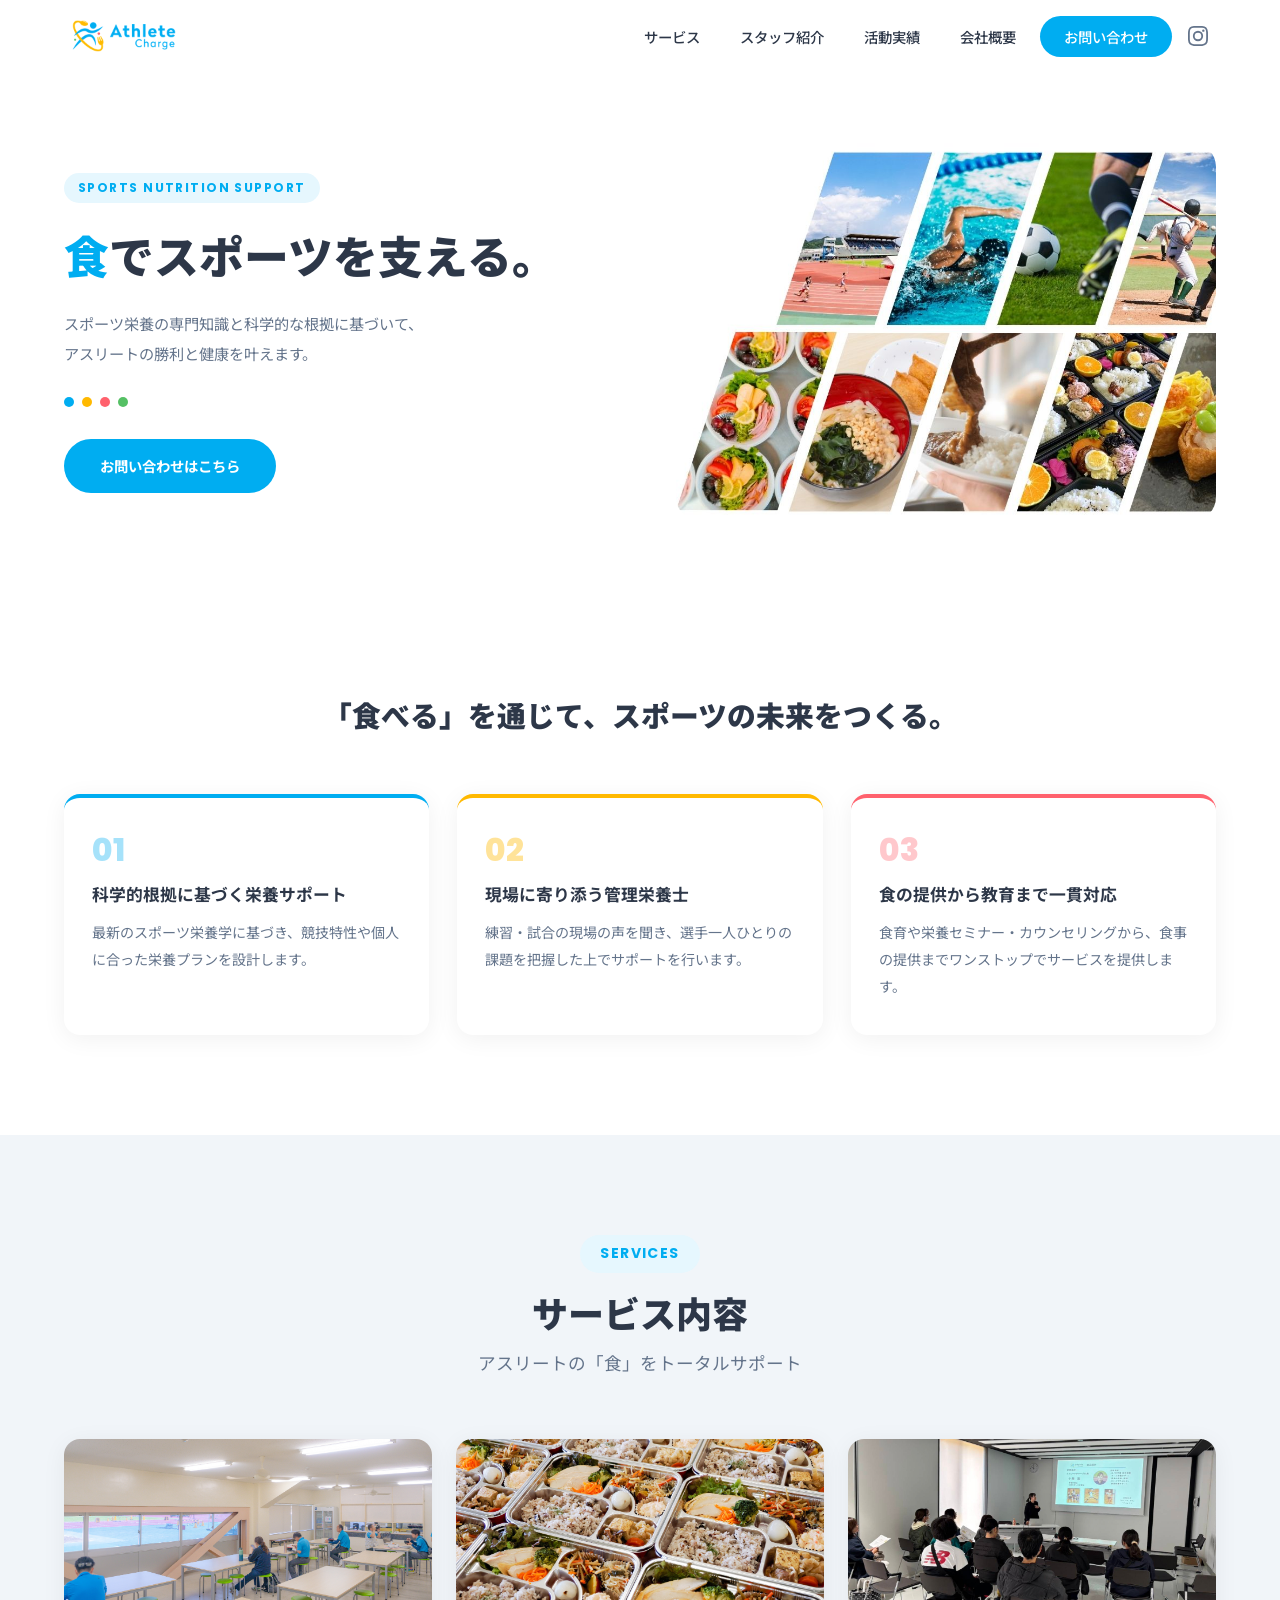
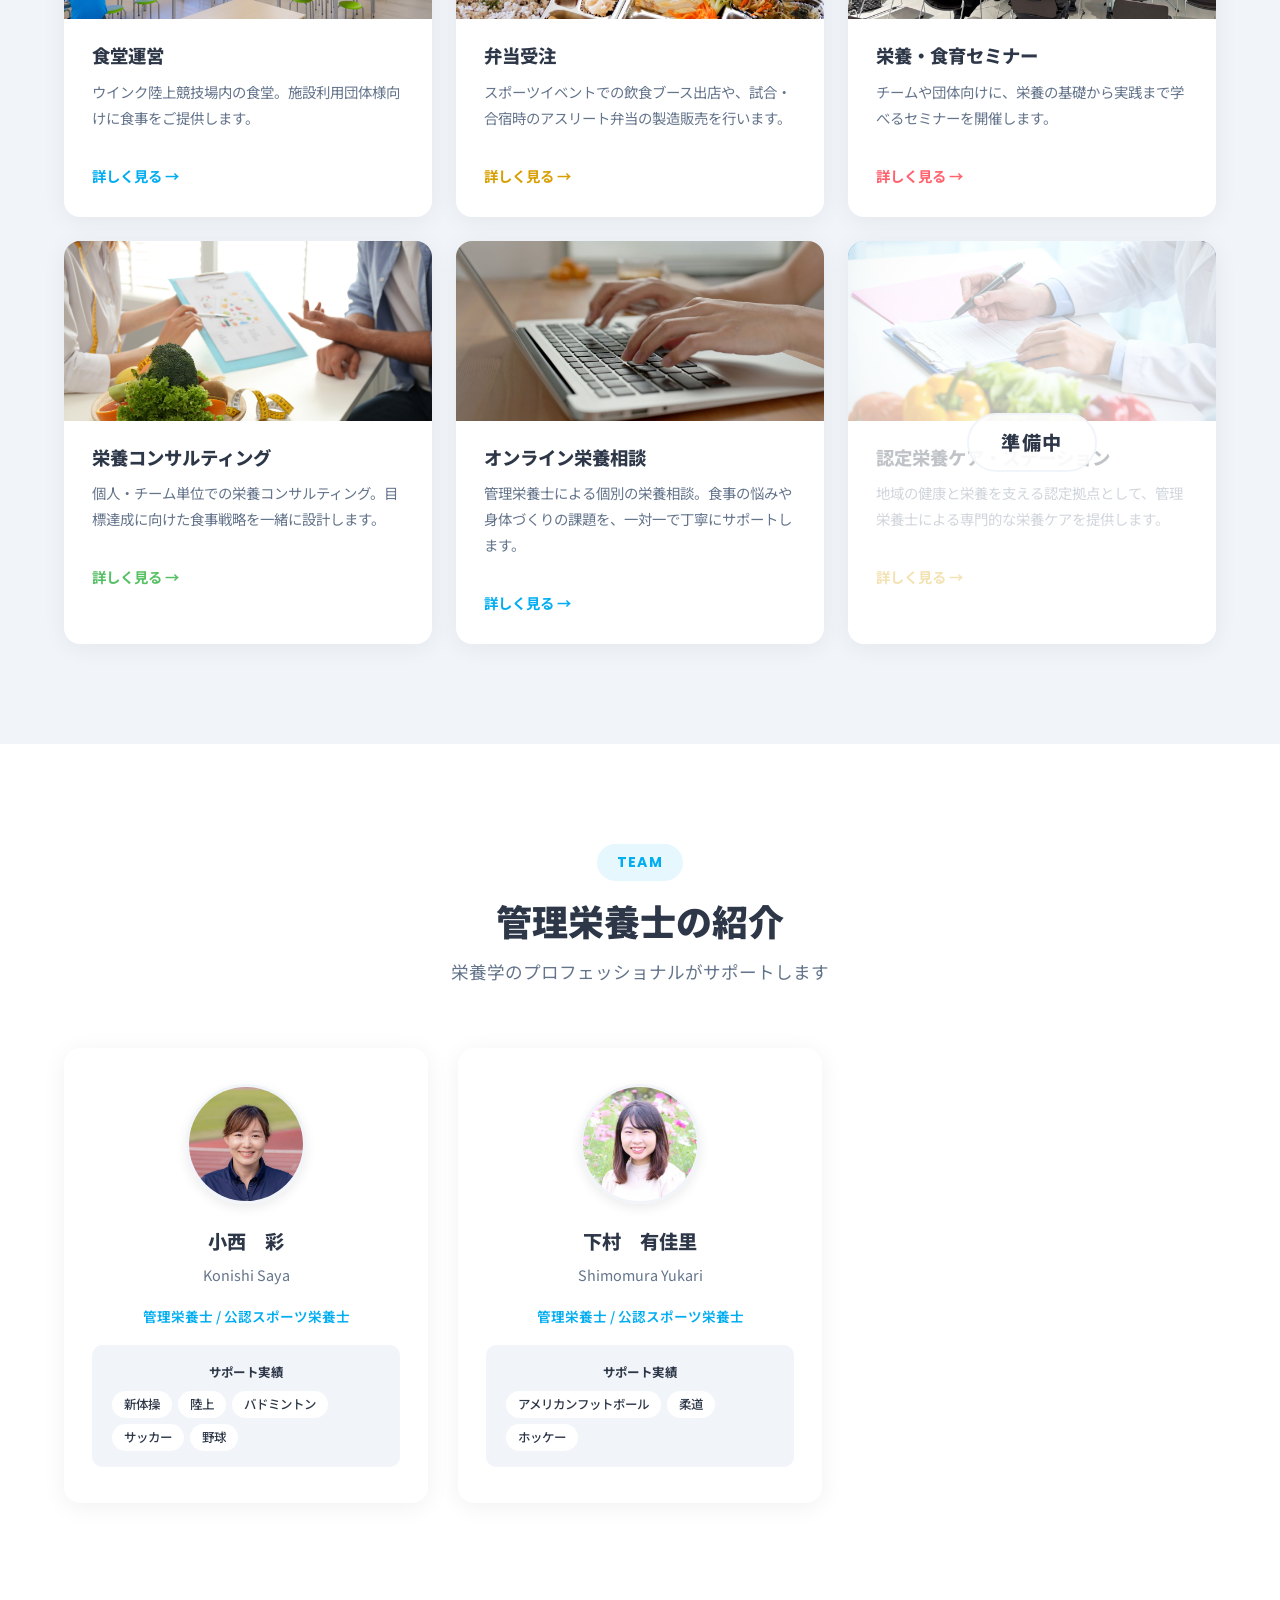
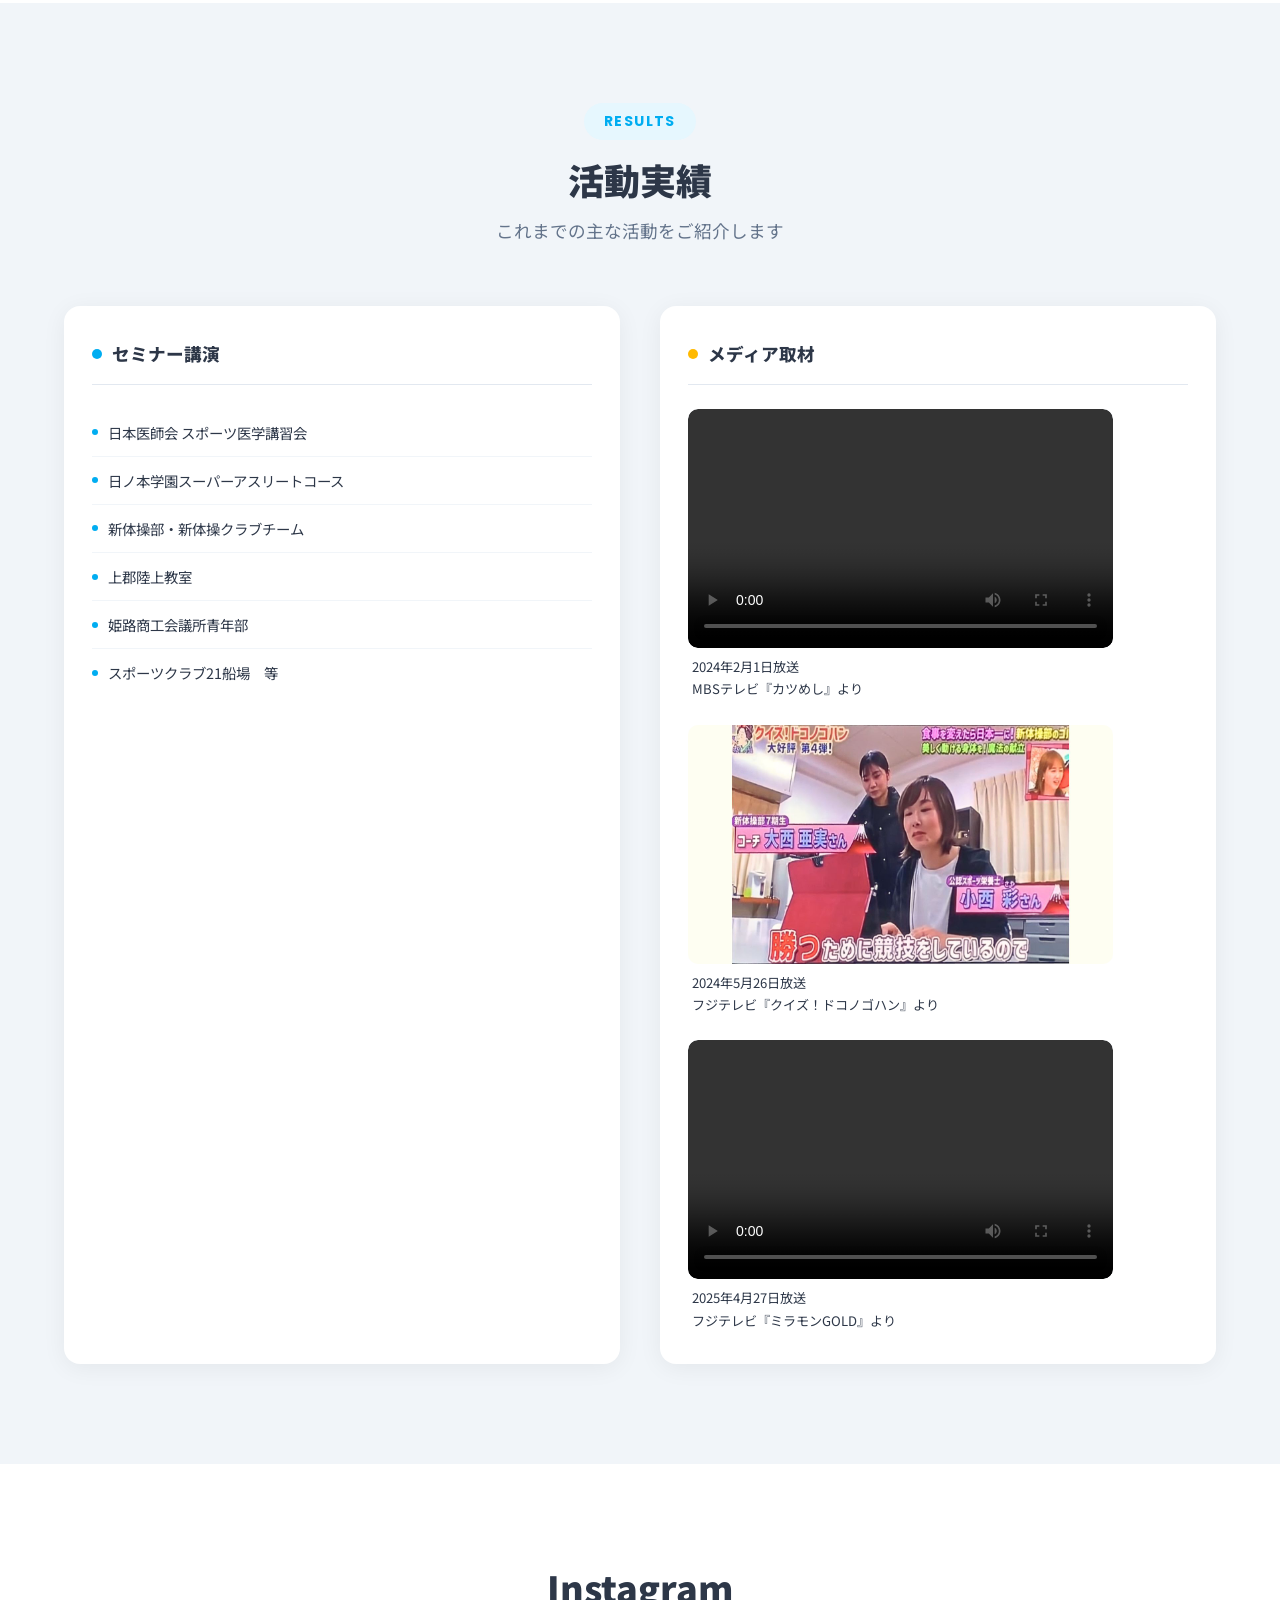
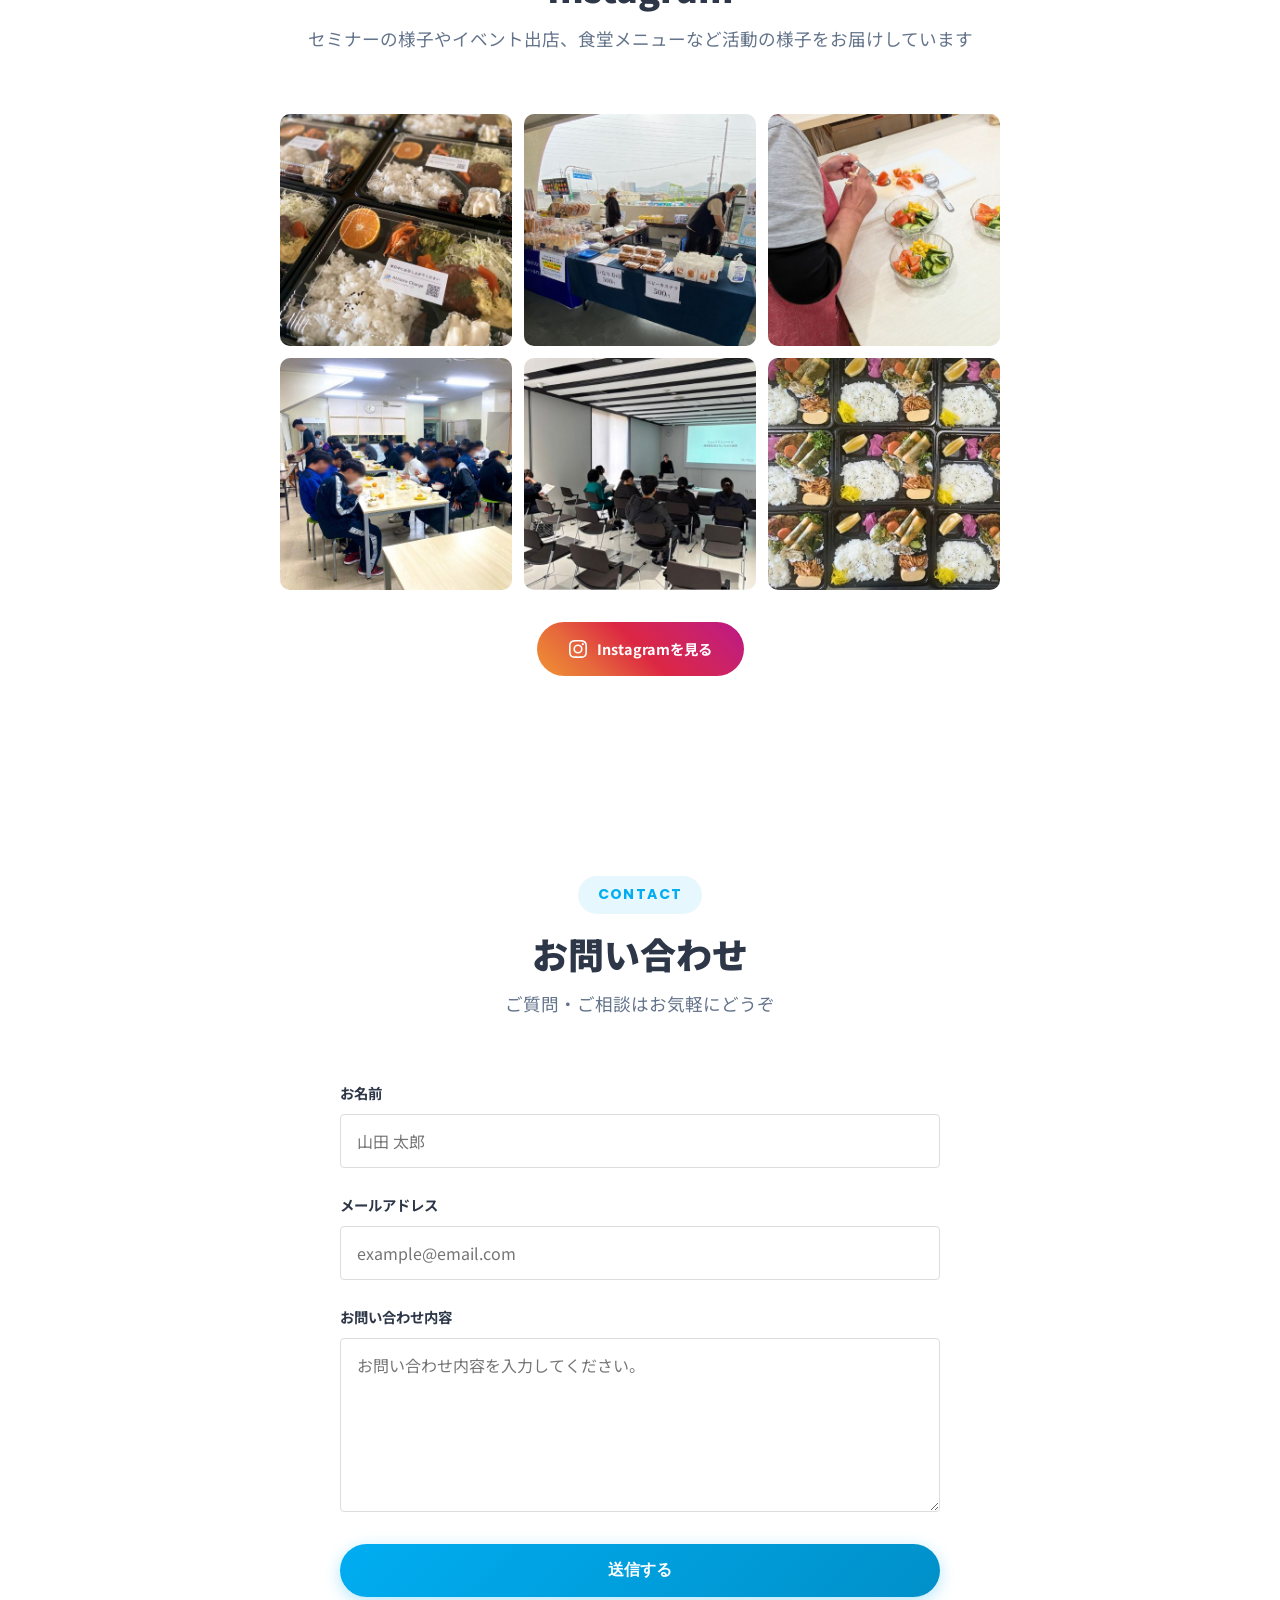
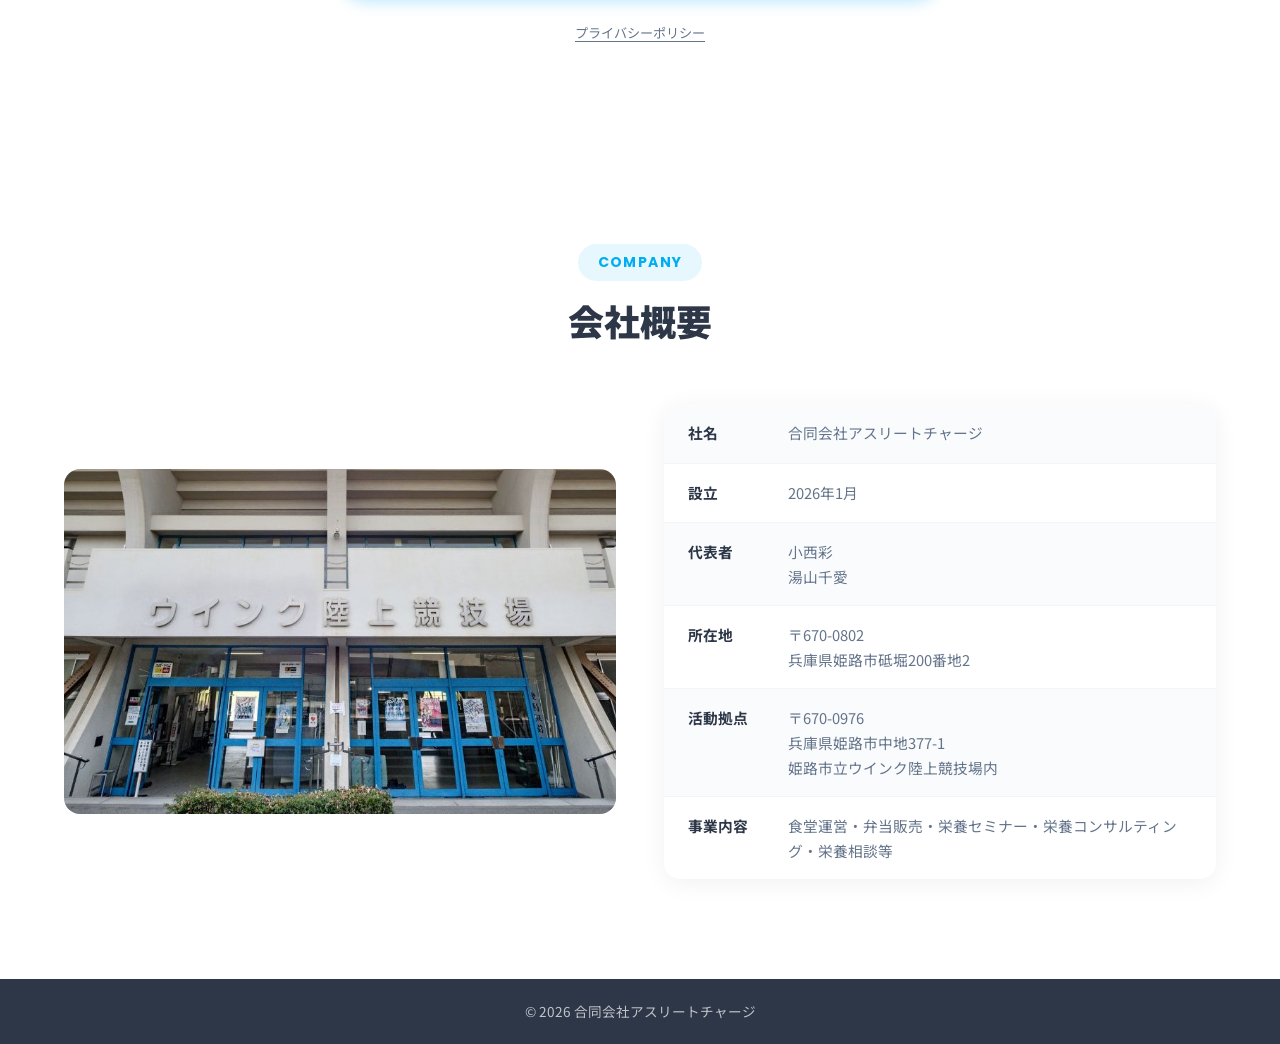
==== commit da0fe043: "Add files via upload" ====
--- a/index.html
+++ b/index.html
@@ -349,7 +349,7 @@
       <div class="contact__form">
         <form action="https://api.web3forms.com/submit" method="POST" class="contact-form">
           <input type="hidden" name="access_key" value="019e7eb9-f666-4deb-ae09-fe8a44104cc0">
-          <input type="hidden" name="redirect" value="https://chiakiyuyama.github.io/sports-nutrition-site/thanks.html">
+          <input type="hidden" name="redirect" value="https://athlete-charge.com/thanks.html">
           <div class="contact-form__group">
             <label for="name" class="contact-form__label">お名前</label>
             <input type="text" id="name" name="name" required class="contact-form__input" placeholder="山田 太郎">
@@ -360,7 +360,7 @@
           </div>
           <div class="contact-form__group">
             <label for="message" class="contact-form__label">お問い合わせ内容</label>
-            <textarea id="message" name="message" required class="contact-form__textarea" rows="6" placeholder="お気軽にご記入ください"></textarea>
+            <textarea id="message" name="message" required class="contact-form__textarea" rows="6" placeholder="お問い合わせ内容を入力してください。"></textarea>
           </div>
           <button type="submit" class="contact-form__submit btn btn--primary">送信する</button>
         </form>
--- a/css/style.css
+++ b/css/style.css
@@ -1174,6 +1174,21 @@
   border: none;
 }
 
+.contact-form__result {
+  text-align: center;
+  margin-top: 16px;
+  font-size: 0.9rem;
+  font-weight: 700;
+}
+
+.contact-form__result--success {
+  color: var(--green);
+}
+
+.contact-form__result--error {
+  color: var(--red);
+}
+
 /* Privacy link */
 .contact__privacy {
   text-align: center;
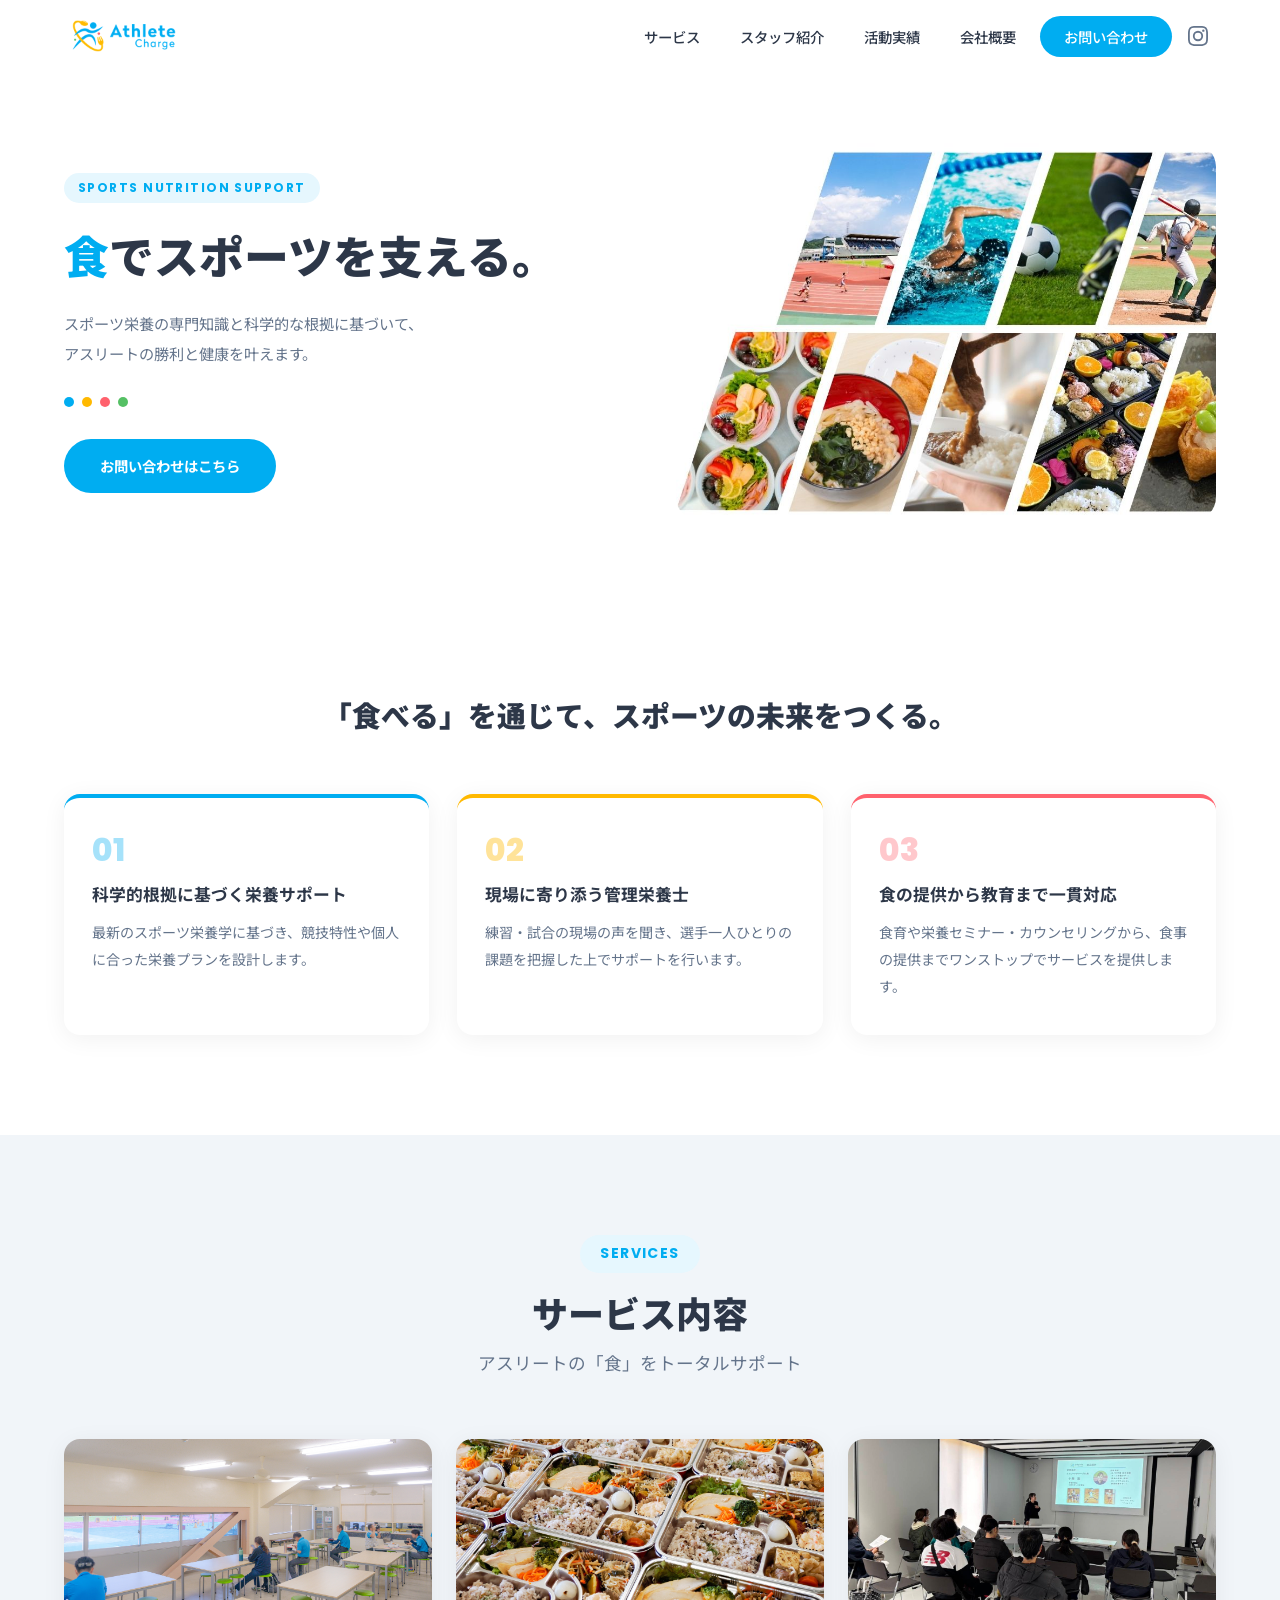
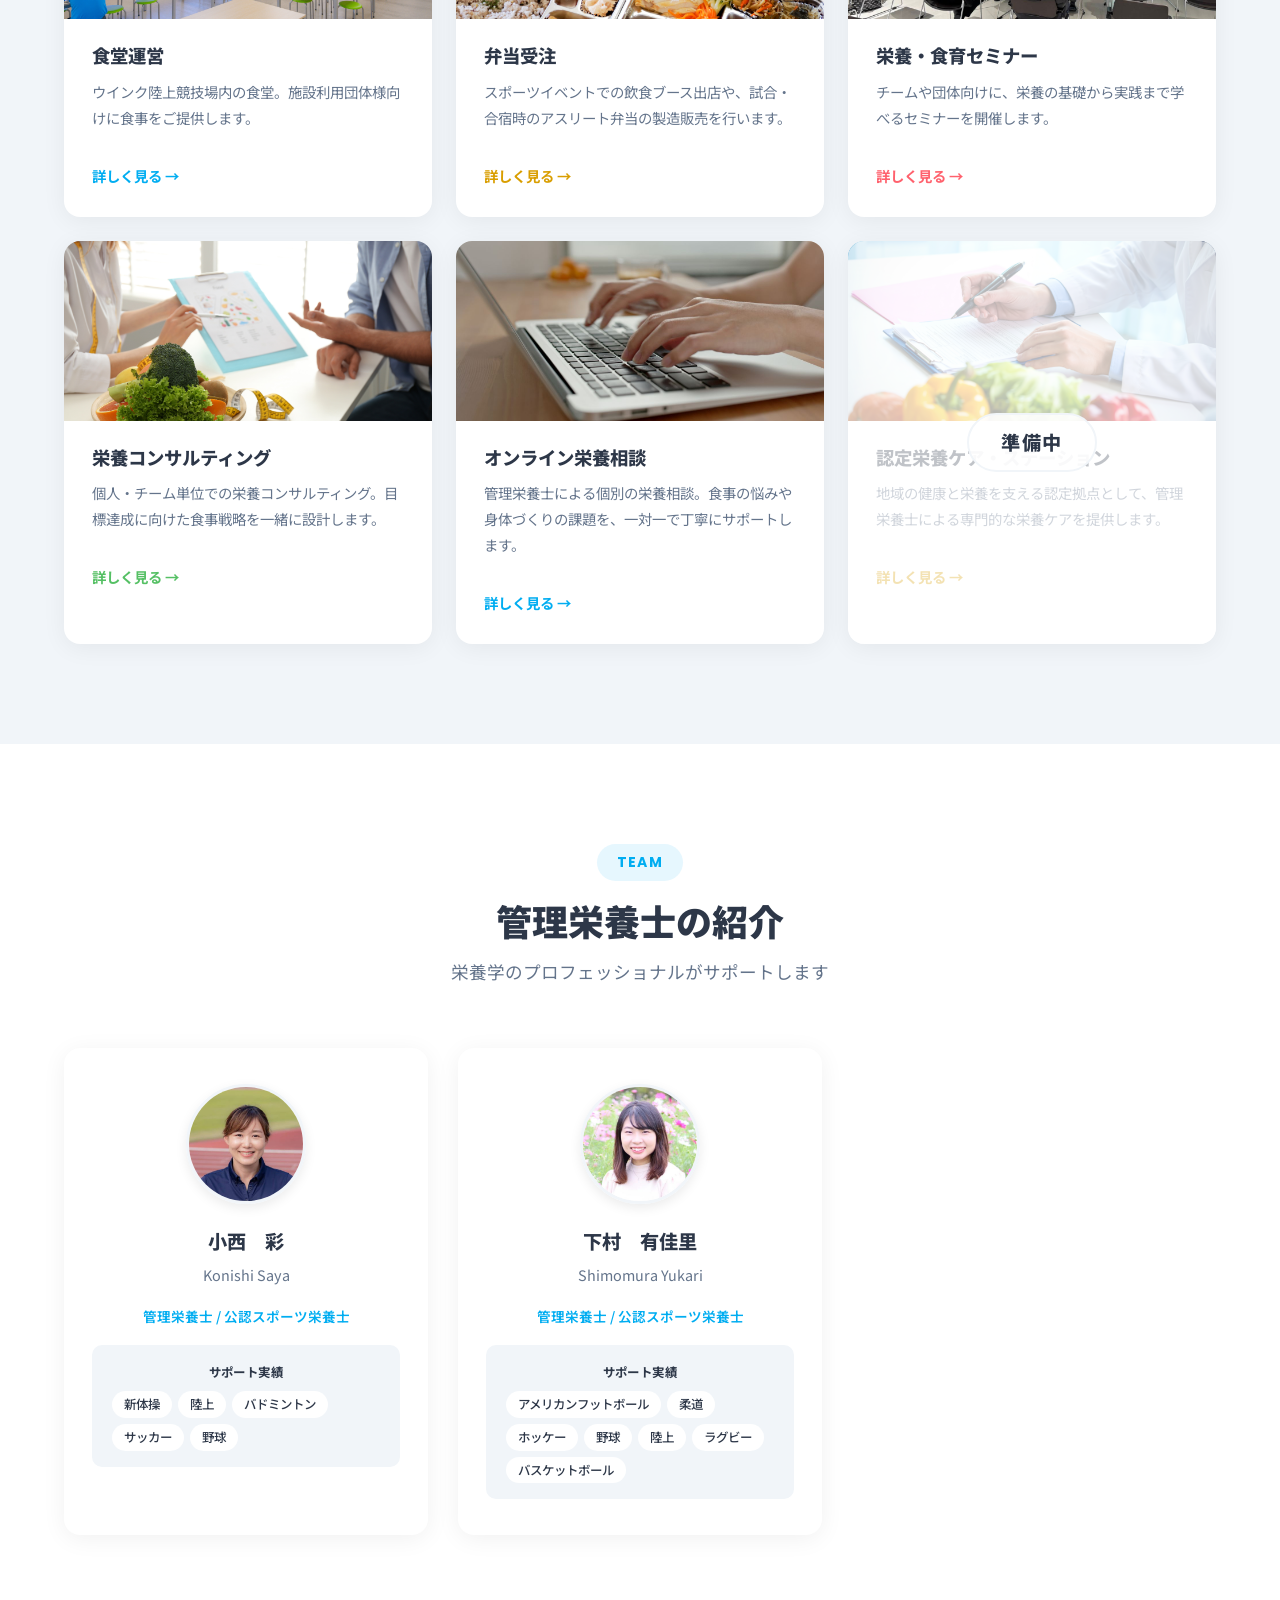
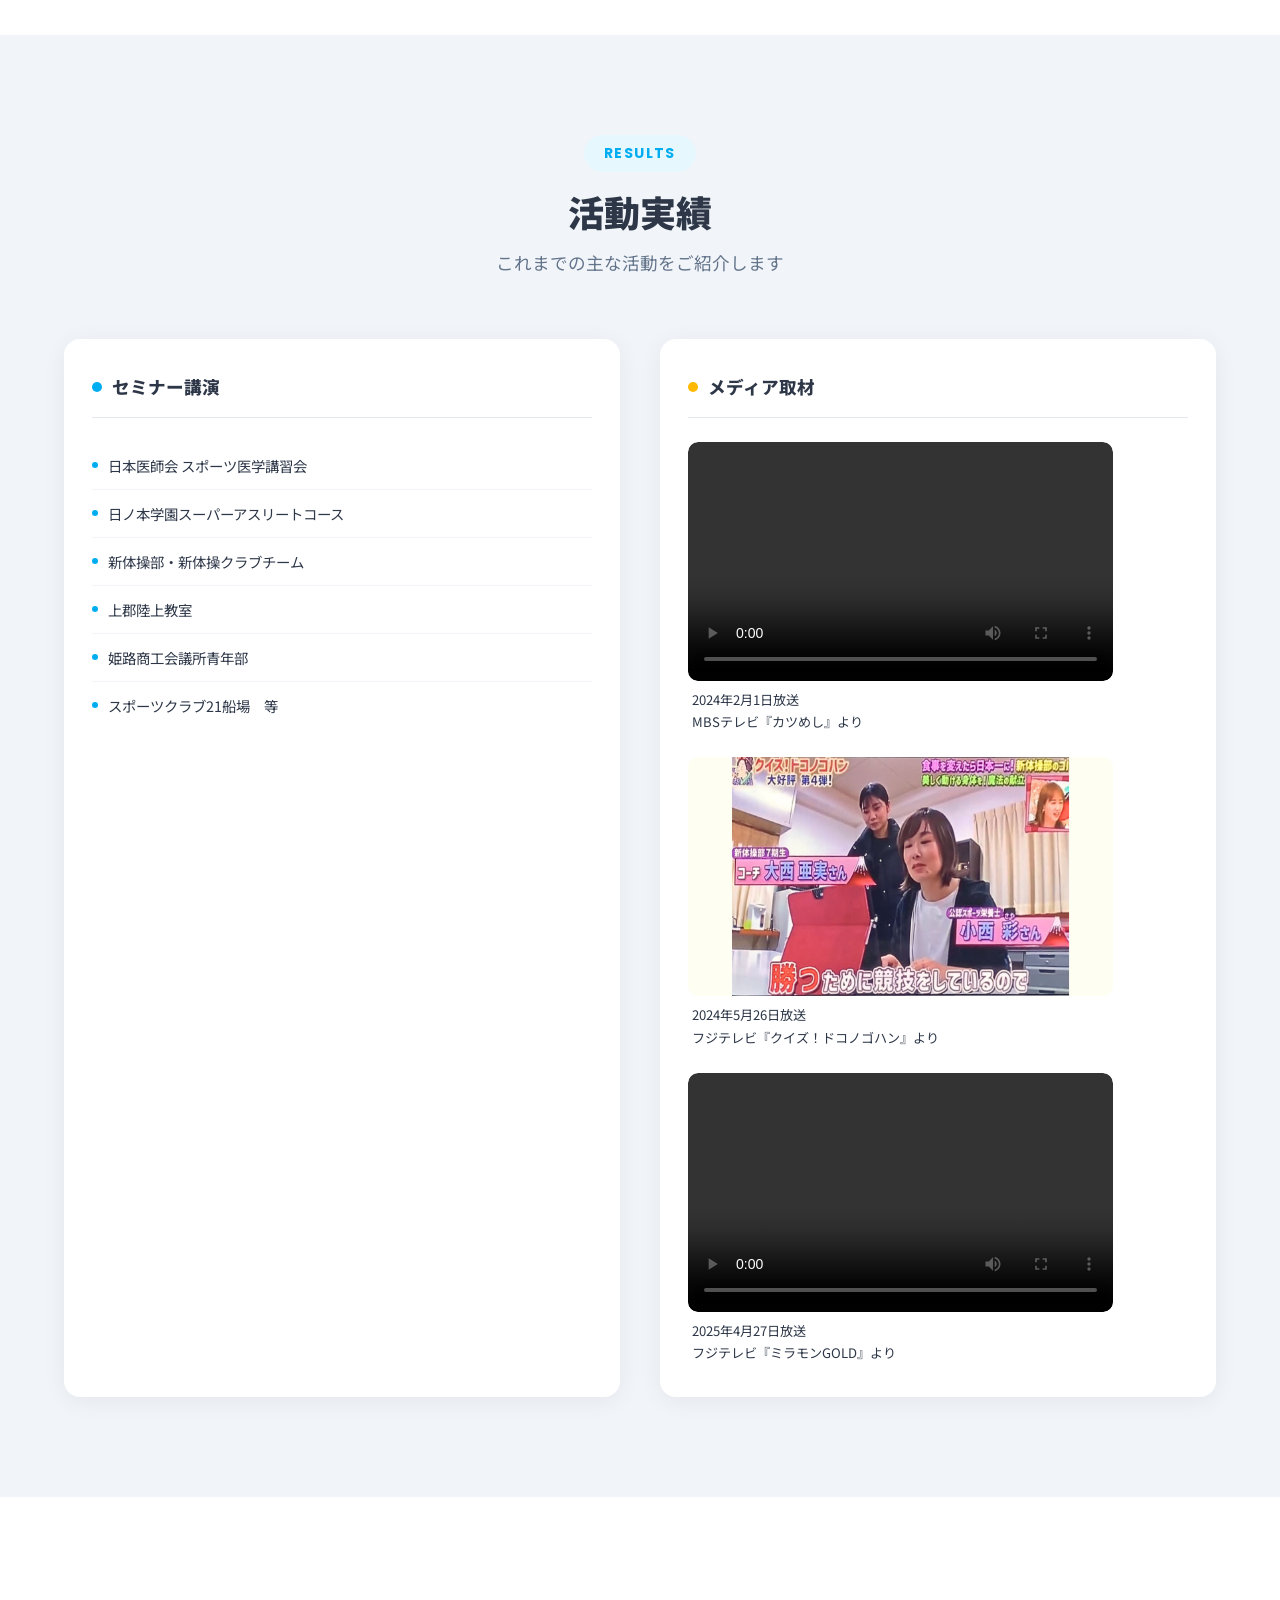
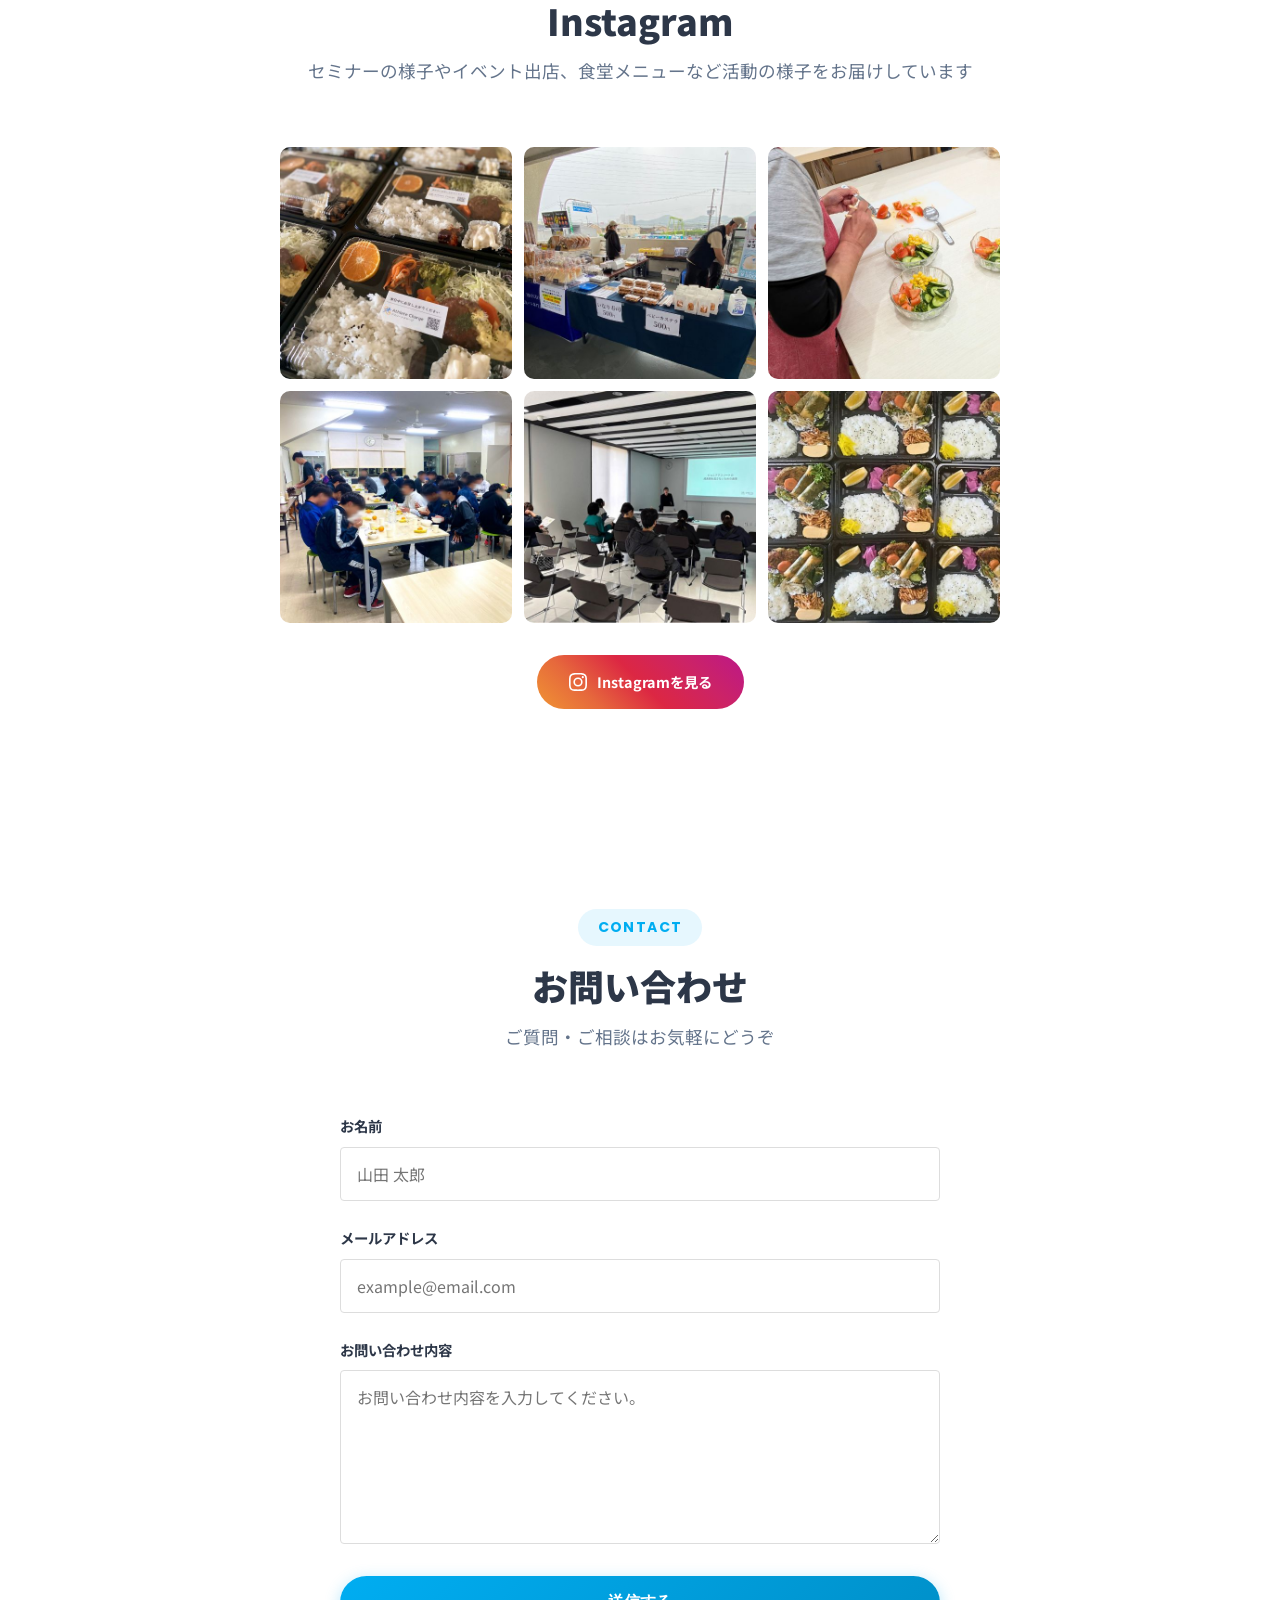
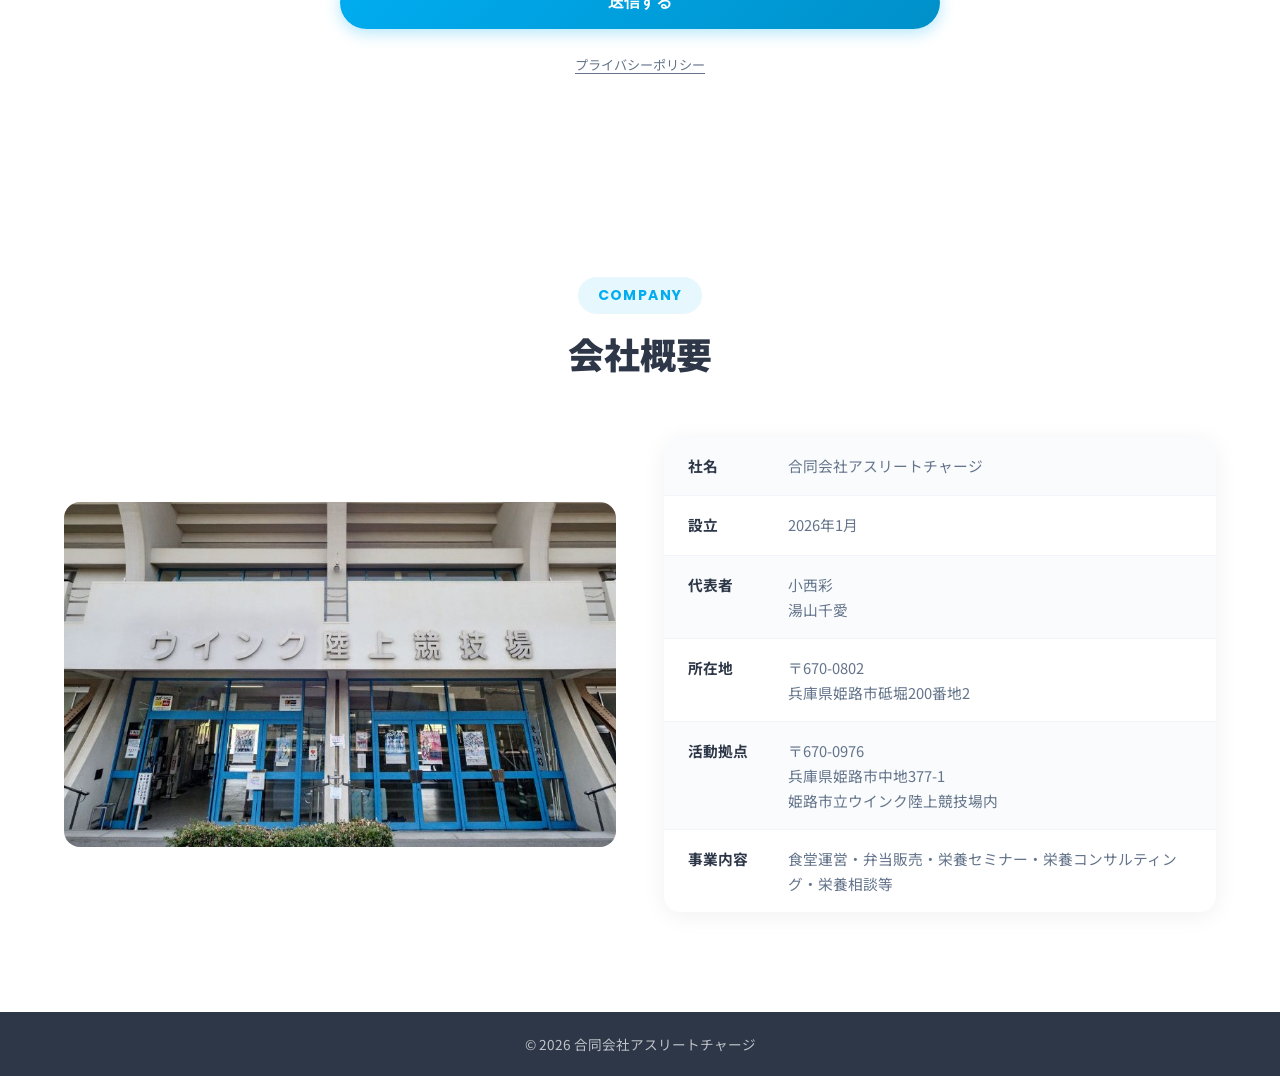
==== commit c209dea0: "Add files via upload" ====
--- a/index.html
+++ b/index.html
@@ -251,6 +251,10 @@
                 <li>アメリカンフットボール</li>
                 <li>柔道</li>
                 <li>ホッケー</li>
+                <li>野球</li>
+                <li>陸上</li>
+                <li>ラグビー</li>
+                <li>バスケットボール</li>
               </ul>
             </div>
           </div>
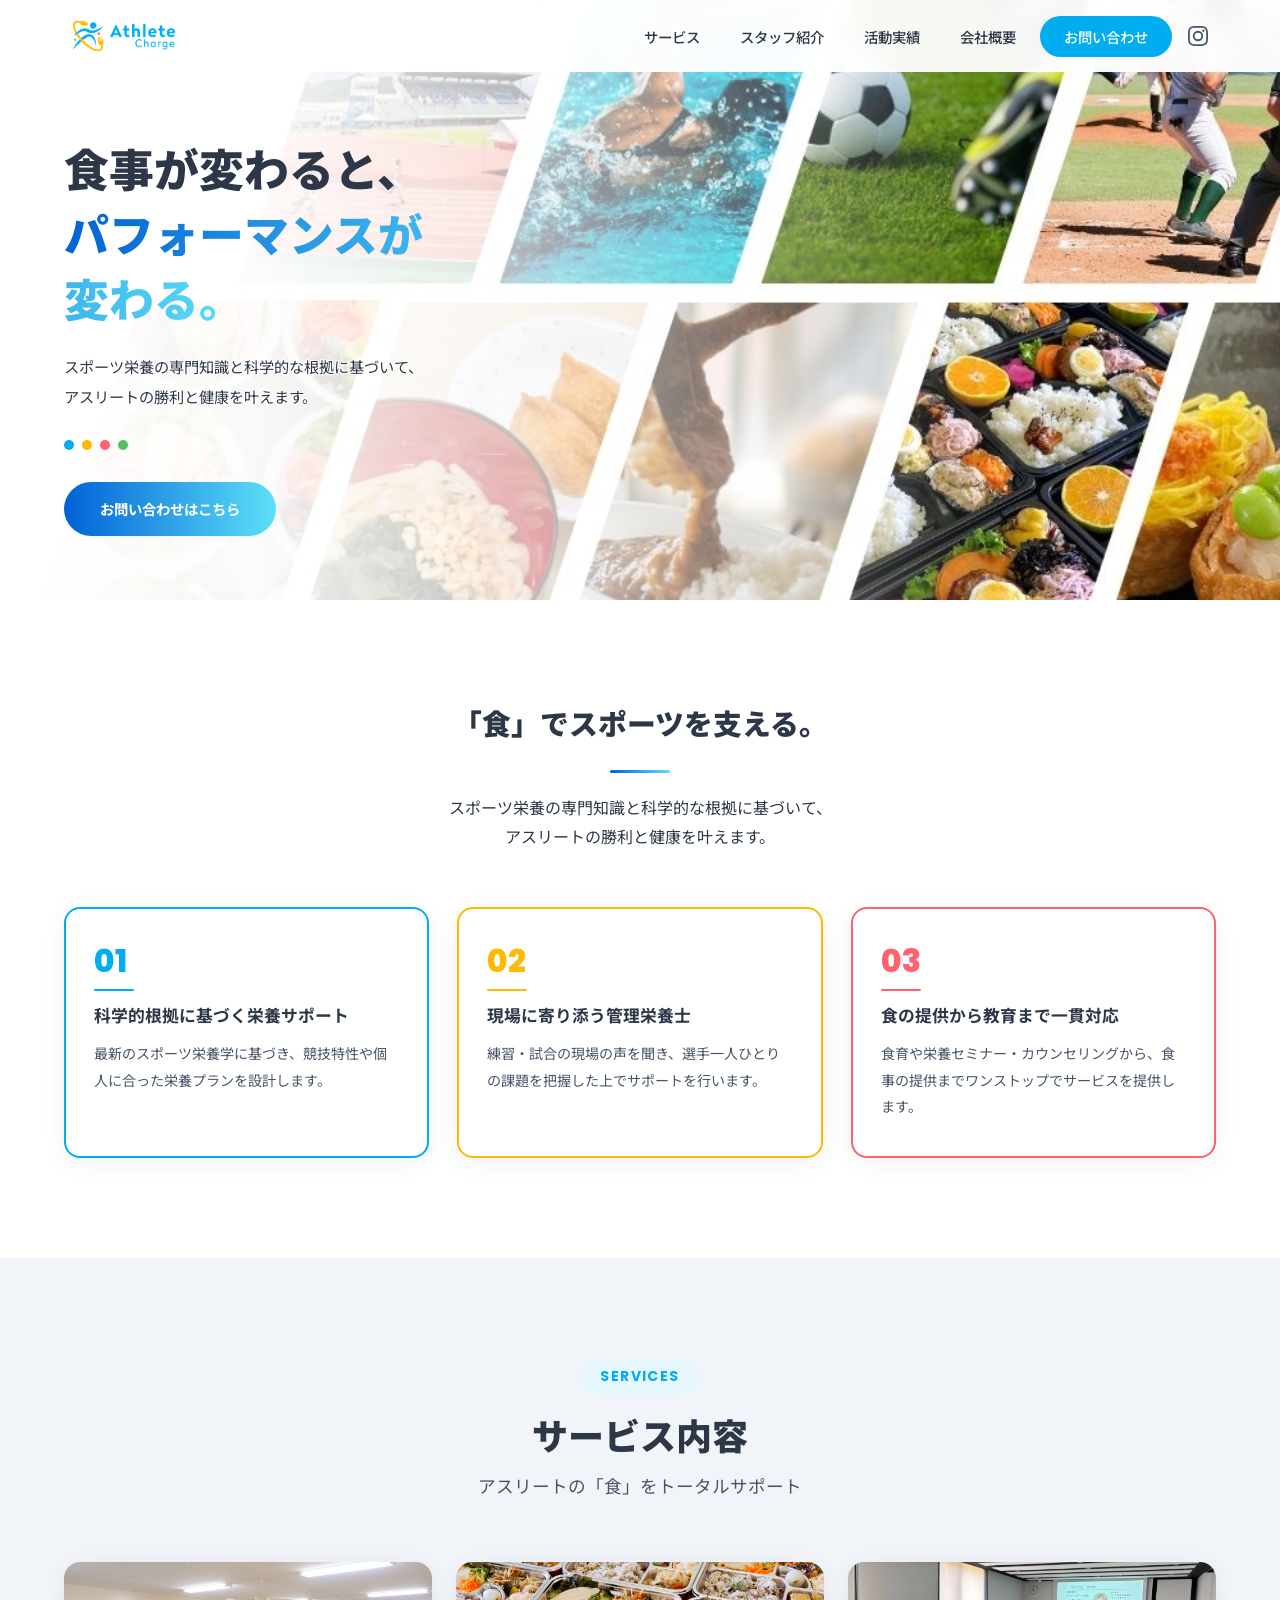
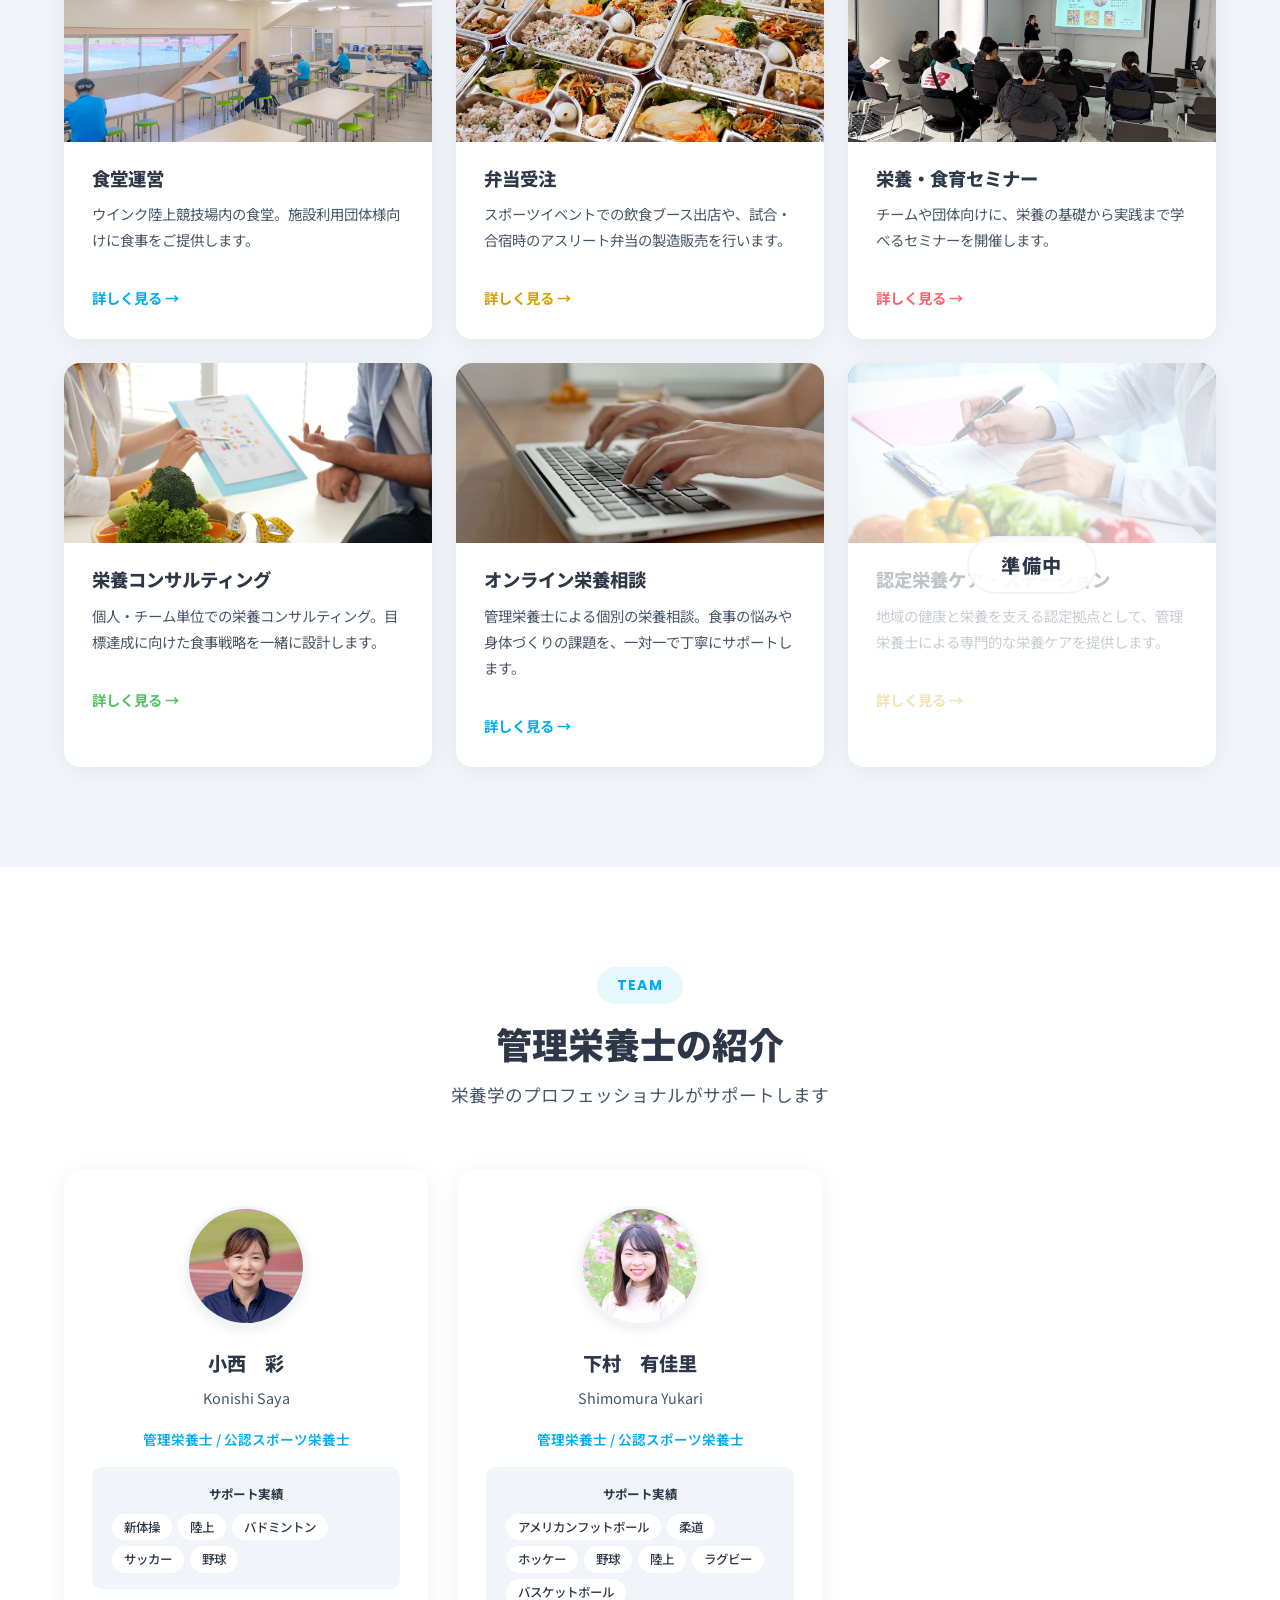
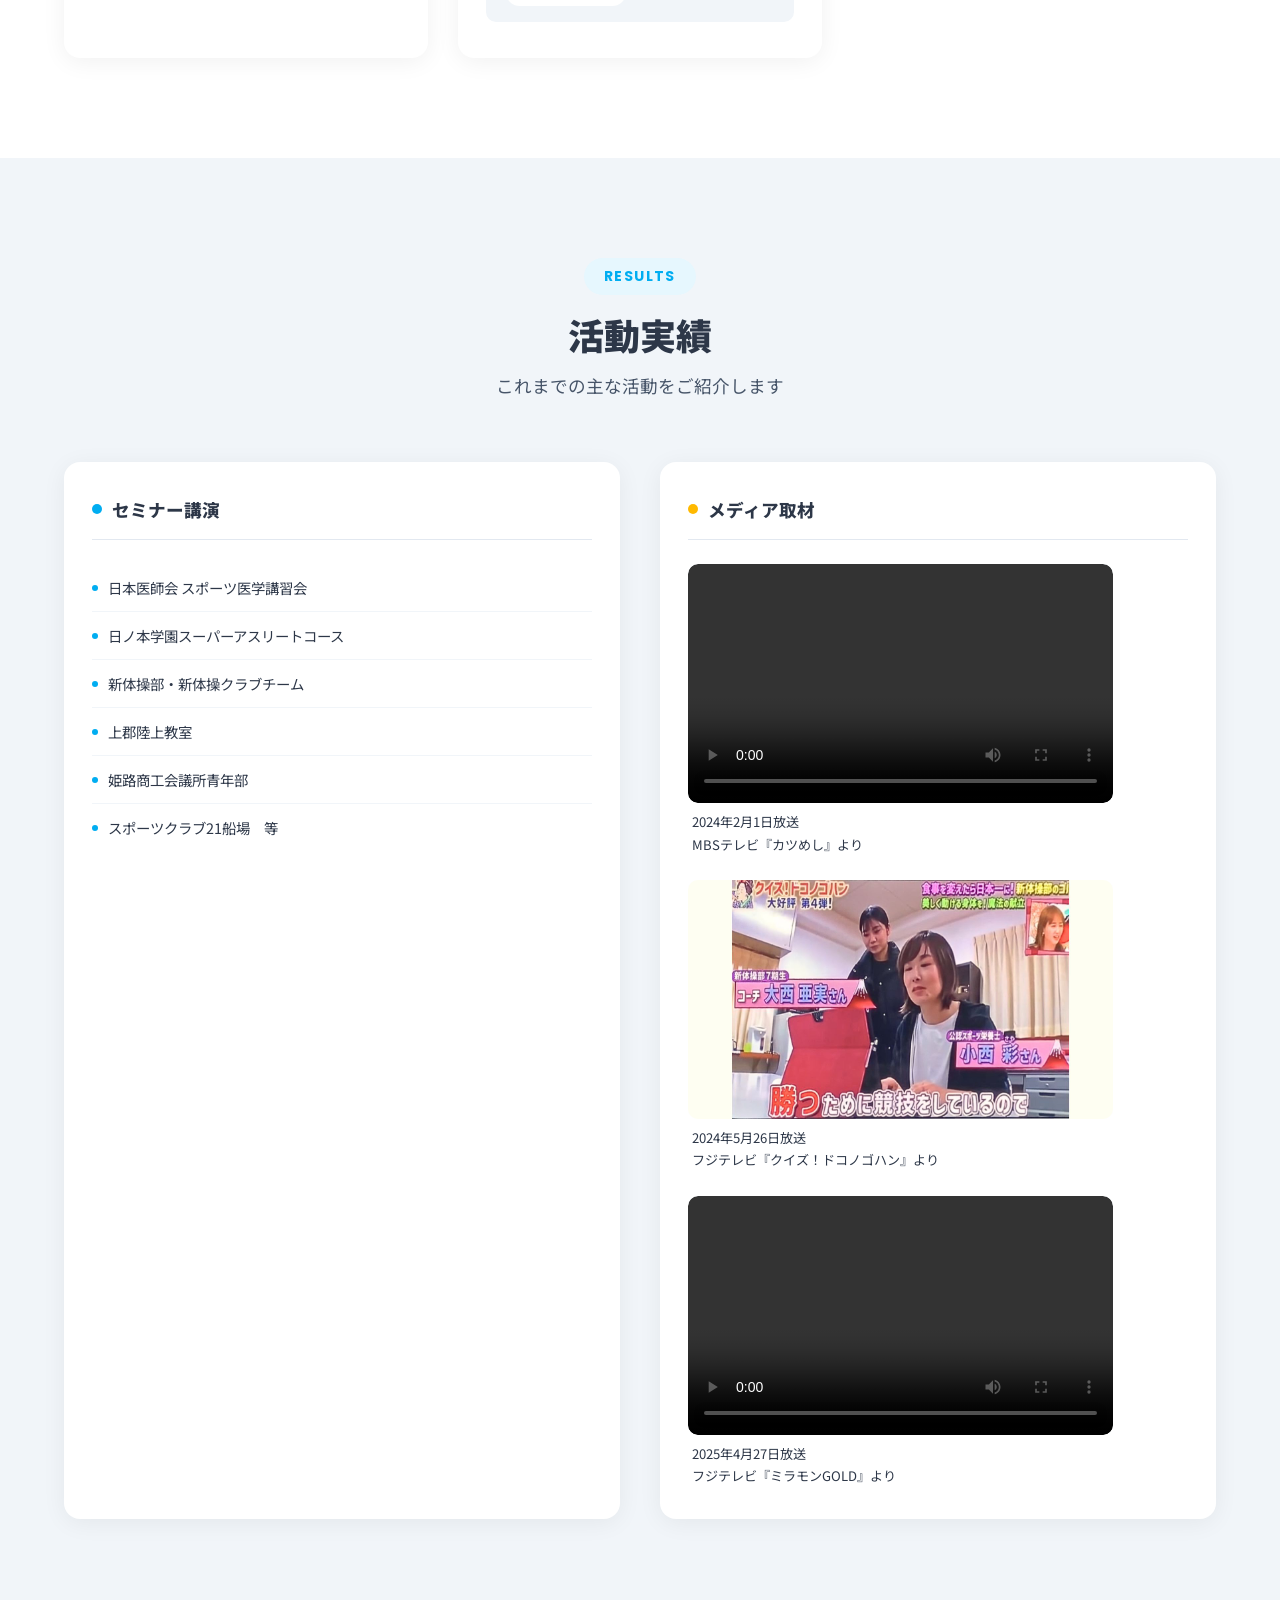
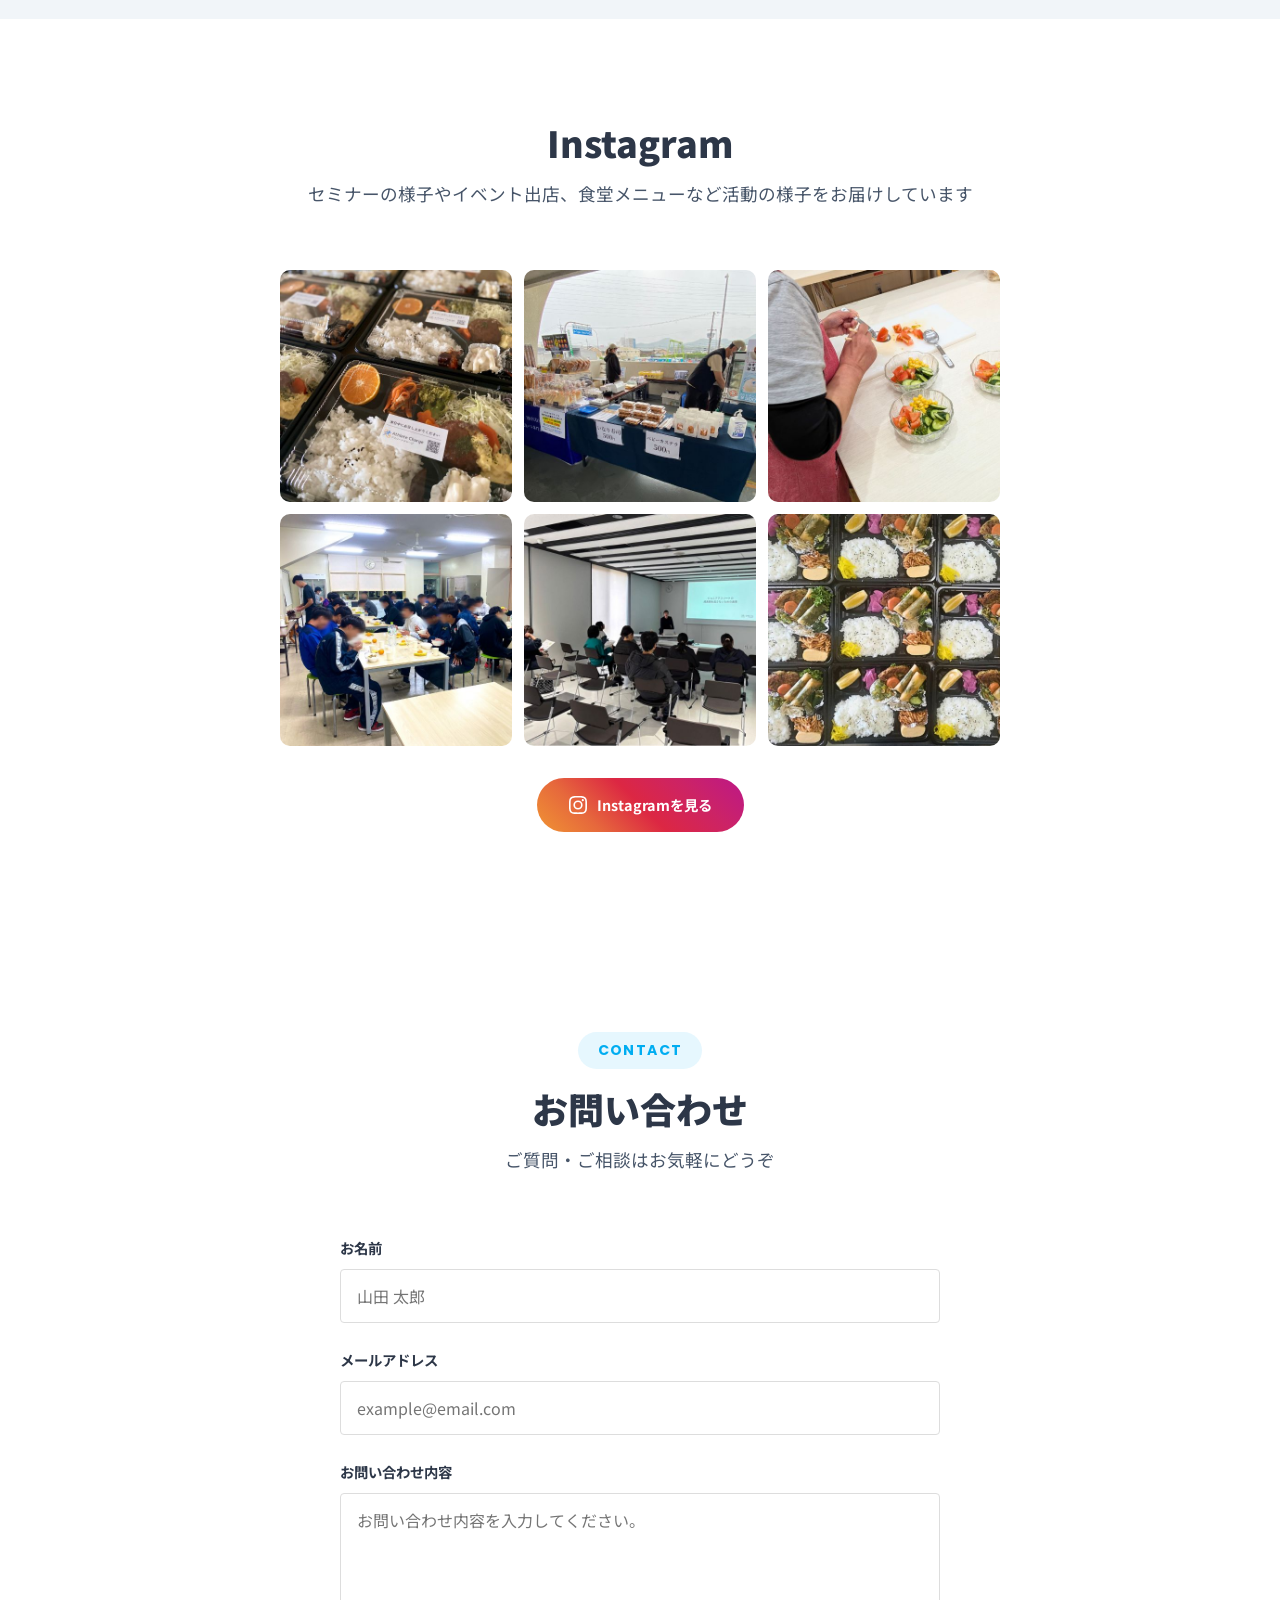
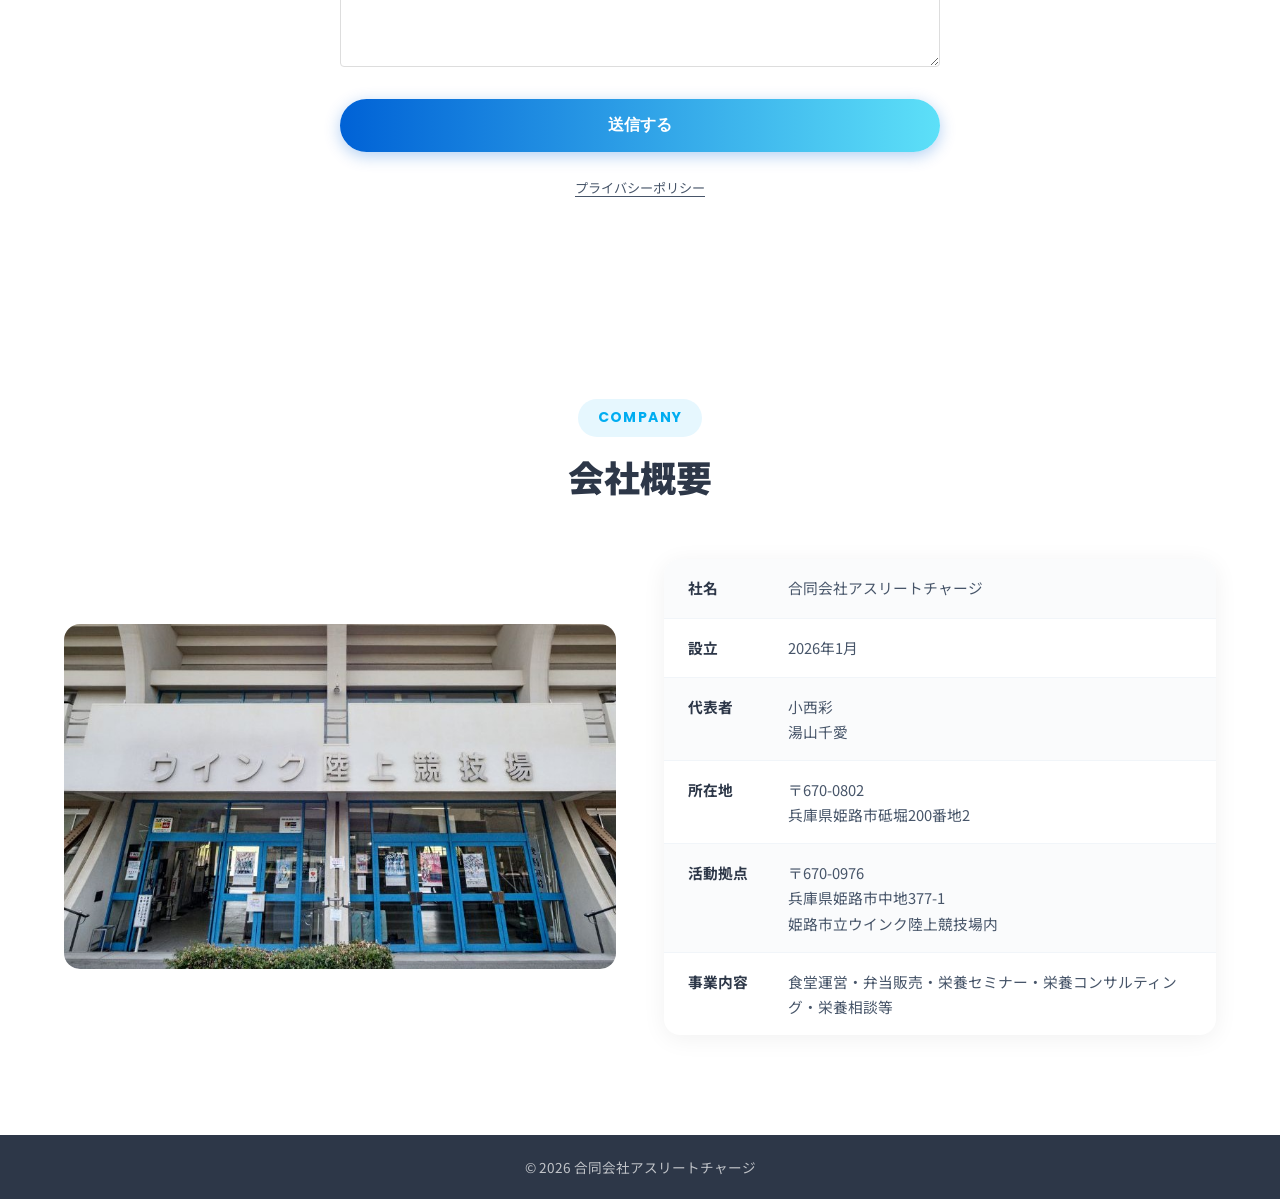
==== commit 9b9e8778: "Add files via upload" ====
--- a/index.html
+++ b/index.html
@@ -3,8 +3,8 @@
 <head>
   <meta charset="UTF-8">
   <meta name="viewport" content="width=device-width, initial-scale=1.0">
-  <title>スポーツ栄養サポート | アスリートの健康と勝利を支える</title>
-  <meta name="description" content="アスリートおよびスポーツに関わるすべての人の健康と勝利を支えるスポーツ栄養サポート事業。食堂運営、弁当販売、栄養セミナー、栄養コンサルティングなど幅広いサービスを提供しています。">
+  <title>スポーツ栄養サポート | 食でスポーツを支える</title>
+  <meta name="description" content="アスリートおよびスポーツに関わるすべての人の健康と勝利を支えるスポーツ栄養サポート事業。弁当受注、栄養コンサル、食育セミナーなど幅広いサービスを提供しています。">
   <link rel="stylesheet" href="css/style.css">
   <link rel="preconnect" href="https://fonts.googleapis.com">
   <link rel="preconnect" href="https://fonts.gstatic.com" crossorigin>
@@ -48,12 +48,12 @@
   </header>
 
   <!-- ========== HERO ========== -->
-  <section class="hero">
+  <section class="hero" style="background-image: url('images/home/hero-main.jpg');">
+    <div class="hero__overlay"></div>
     <div class="hero__inner">
       <div class="hero__text">
-        <p class="hero__label">Sports Nutrition Support</p>
         <h1 class="hero__title">
-          <span class="hero__title-main"><span class="text-highlight">食</span>でスポーツを支える。</span>
+          <span class="hero__title-main">食事が変わると、<br><span class="text-highlight">パフォーマンスが<br>変わる。</span></span>
         </h1>
         <p class="hero__desc">
           スポーツ栄養の専門知識と科学的な根拠に基づいて、<br>
@@ -67,9 +67,6 @@
         </div>
         <a href="#contact" class="hero__cta">お問い合わせはこちら</a>
       </div>
-      <div class="hero__visual">
-        <img src="images/home/hero-main.jpg" alt="Athlete Charge - スポーツ栄養サポート">
-      </div>
     </div>
   </section>
 
@@ -78,8 +75,11 @@
     <div class="container">
       <div class="about__message">
         <h3 class="about__headline">
-          「食べる」を通じて、スポーツの未来をつくる。
+          「食」でスポーツを支える。
         </h3>
+          <div class="about__line" aria-hidden="true"></div>
+        <p class="about__text">スポーツ栄養の専門知識と科学的な根拠に基づいて、<br>
+          アスリートの勝利と健康を叶えます。</p>
       </div>
 
       <div class="about__values">
--- a/css/style.css
+++ b/css/style.css
@@ -30,7 +30,7 @@
   --green-light: #e8f7ea;
   --green-dark: #43a352;
   --dark: #2d3748;
-  --gray: #64748b;
+  --gray: #475569;
   --gray-light: #f1f5f9;
   --white: #ffffff;
   --radius: 16px;
@@ -97,14 +97,15 @@
 }
 
 .btn--primary {
-  background: linear-gradient(135deg, var(--blue), var(--blue-dark));
+  background: linear-gradient(90deg, #0062d6, #5de0f8);
   color: var(--white);
-  box-shadow: 0 4px 16px rgba(0, 173, 241, 0.3);
+  box-shadow: 0 4px 16px rgba(0, 98, 214, 0.3);
 }
 
 .btn--primary:hover {
+  background: linear-gradient(90deg, #004fb3, #4acde5);
   transform: translateY(-2px);
-  box-shadow: 0 6px 24px rgba(0, 173, 241, 0.4);
+  box-shadow: 0 6px 24px rgba(0, 98, 214, 0.35);
 }
 
 .btn--outline {
@@ -311,25 +312,46 @@
 /* ---------- Hero ---------- */
 /* ---------- Hero ---------- */
 .hero {
+  position: relative;
   padding-top: 72px;
-  background: var(--white);
+  background-color: var(--white);
+  background-image: none; /* inline style overrides */
+  background-repeat: no-repeat;
+  background-position: right center;
+  background-size: cover;
   overflow: hidden;
+  min-height: 600px;
+}
+
+/* Gradient overlay: left side solid white fading to transparent toward the right */
+.hero__overlay {
+  position: absolute;
+  inset: 0;
+  background: linear-gradient(
+    to right,
+    rgba(255, 255, 255, 1) 0%,
+    rgba(255, 255, 255, 0.95) 20%,
+    rgba(255, 255, 255, 0.7) 40%,
+    rgba(255, 255, 255, 0.3) 60%,
+    rgba(255, 255, 255, 0) 80%
+  );
+  z-index: 1;
 }
 
 .hero__inner {
+  position: relative;
+  z-index: 2;
   max-width: 1200px;
   margin: 0 auto;
   padding: 0 24px;
   display: flex;
   align-items: center;
-  min-height: 520px;
-  gap: 40px;
+  min-height: 528px;
 }
 
 /* --- Text side --- */
 .hero__text {
-  flex: 1;
-  min-width: 0;
+  max-width: 520px;
   padding: 56px 0;
   opacity: 0;
   animation: heroFadeUp 0.8s cubic-bezier(0.22, 1, 0.36, 1) 0.2s forwards;
@@ -362,15 +384,26 @@
 }
 
 .text-highlight {
-  color: var(--blue);
-  -webkit-text-fill-color: var(--blue);
+  background: linear-gradient(90deg, #0062d6, #5de0f8);
+  -webkit-background-clip: text;
+  -webkit-text-fill-color: transparent;
+  background-clip: text;
 }
 
 .hero__desc {
   font-size: 0.95rem;
-  color: var(--gray);
+  color: var(--dark);
   line-height: 2;
   margin-bottom: 28px;
+  text-shadow:
+    -1px -1px 0 var(--white),
+     1px -1px 0 var(--white),
+    -1px  1px 0 var(--white),
+     1px  1px 0 var(--white),
+     0   -1px 0 var(--white),
+     0    1px 0 var(--white),
+    -1px  0   0 var(--white),
+     1px  0   0 var(--white);
   opacity: 0;
   animation: heroFadeUp 0.8s cubic-bezier(0.22, 1, 0.36, 1) 0.5s forwards;
 }
@@ -402,7 +435,7 @@
   font-size: 0.9rem;
   font-weight: 700;
   color: var(--white);
-  background: var(--blue);
+  background: linear-gradient(90deg, #0062d6, #5de0f8);
   border-radius: 100px;
   transition: var(--transition);
   opacity: 0;
@@ -410,29 +443,9 @@
 }
 
 .hero__cta:hover {
-  background: var(--blue-dark);
-  box-shadow: 0 4px 16px rgba(0, 173, 241, 0.3);
+  background: linear-gradient(90deg, #004fb3, #4acde5);
+  box-shadow: 0 4px 16px rgba(0, 98, 214, 0.35);
   transform: translateY(-2px);
-}
-
-/* --- Visual side --- */
-.hero__visual {
-  flex: 1;
-  min-width: 0;
-  display: flex;
-  align-items: center;
-  justify-content: flex-end;
-  opacity: 0;
-  animation: heroFadeIn 1s cubic-bezier(0.22, 1, 0.36, 1) 0.4s forwards;
-}
-
-.hero__visual img {
-  width: 100%;
-  max-width: 540px;
-  height: auto;
-  display: block;
-  border-radius: var(--radius-lg);
-  object-fit: cover;
 }
 
 @keyframes heroFadeUp {
@@ -466,6 +479,14 @@
   color: var(--dark);
 }
 
+.about__line {
+  width: 60px;
+  height: 3px;
+  margin: 0 auto 20px;
+  background: linear-gradient(90deg, #0062d6, #5de0f8);
+  border-radius: 2px;
+}
+
 .about__desc {
   color: var(--gray);
   line-height: 2;
@@ -485,19 +506,13 @@
   border-radius: var(--radius);
   padding: 36px 28px;
   box-shadow: var(--shadow);
-  border-top: 4px solid transparent;
-  transition: var(--transition);
-}
-
-.about__value-card:hover {
-  transform: translateY(-4px);
-  box-shadow: var(--shadow-lg);
-}
-
-.about__value-card[data-color="blue"]   { border-top-color: var(--blue); }
-.about__value-card[data-color="yellow"] { border-top-color: var(--yellow); }
-.about__value-card[data-color="red"]    { border-top-color: var(--red); }
-.about__value-card[data-color="green"]  { border-top-color: var(--green); }
+  border: 2px solid transparent;
+}
+
+.about__value-card[data-color="blue"]   { border-color: var(--blue); }
+.about__value-card[data-color="yellow"] { border-color: var(--yellow); }
+.about__value-card[data-color="red"]    { border-color: var(--red); }
+.about__value-card[data-color="green"]  { border-color: var(--green); }
 
 .about__value-number {
   display: inline-block;
@@ -506,12 +521,27 @@
   font-weight: 800;
   color: rgba(0, 0, 0, 0.06);
   line-height: 1;
-  margin-bottom: 16px;
-}
-
-.about__value-card[data-color="blue"]   .about__value-number { color: rgba(0, 173, 241, 0.35); }
-.about__value-card[data-color="yellow"] .about__value-number { color: rgba(255, 185, 0, 0.4); }
-.about__value-card[data-color="red"]    .about__value-number { color: rgba(255, 97, 109, 0.35); }
+  margin-bottom: 12px;
+}
+
+.about__value-number::after {
+  content: '';
+  display: block;
+  width: 40px;
+  height: 2px;
+  border-radius: 2px;
+  margin-top: 12px;
+}
+
+.about__value-card[data-color="blue"]   .about__value-number::after { background: var(--blue); }
+.about__value-card[data-color="yellow"] .about__value-number::after { background: var(--yellow); }
+.about__value-card[data-color="red"]    .about__value-number::after { background: var(--red); }
+.about__value-card[data-color="green"]  .about__value-number::after { background: var(--green); }
+
+.about__value-card[data-color="blue"]   .about__value-number { color: var(--blue); }
+.about__value-card[data-color="yellow"] .about__value-number { color: var(--yellow); }
+.about__value-card[data-color="red"]    .about__value-number { color: var(--red); }
+.about__value-card[data-color="green"]  .about__value-number { color: var(--green); }
 
 .about__value-title {
   font-size: 1.05rem;
@@ -1408,17 +1438,16 @@
 
 /* ---------- Responsive ---------- */
 @media (max-width: 1024px) {
+  .hero {
+    min-height: 480px;
+  }
+
   .hero__inner {
-    min-height: 420px;
-    gap: 28px;
+    min-height: 408px;
   }
 
   .hero__title {
     font-size: 2.2rem;
-  }
-
-  .hero__visual img {
-    max-width: 440px;
   }
 
   .services__grid {
@@ -1526,13 +1555,28 @@
     transform: rotate(-45deg) translate(5px, -5px);
   }
 
+  .hero {
+    min-height: 400px;
+  }
+
+  .hero__overlay {
+    background: linear-gradient(
+      to right,
+      rgba(255, 255, 255, 1) 0%,
+      rgba(255, 255, 255, 0.95) 25%,
+      rgba(255, 255, 255, 0.75) 45%,
+      rgba(255, 255, 255, 0.3) 70%,
+      rgba(255, 255, 255, 0) 90%
+    );
+  }
+
   .hero__inner {
-    min-height: 340px;
-    gap: 20px;
+    min-height: 328px;
   }
 
   .hero__text {
     padding: 32px 0;
+    max-width: 400px;
   }
 
   .hero__label {
@@ -1565,10 +1609,6 @@
   .hero__cta {
     padding: 10px 24px;
     font-size: 0.78rem;
-  }
-
-  .hero__visual img {
-    border-radius: var(--radius);
   }
 
   .about__headline {
@@ -1689,14 +1729,30 @@
 }
 
 @media (max-width: 480px) {
+  .hero {
+    min-height: 320px;
+    background-position: center center;
+  }
+
+  .hero__overlay {
+    background: linear-gradient(
+      to right,
+      rgba(255, 255, 255, 1) 0%,
+      rgba(255, 255, 255, 0.92) 30%,
+      rgba(255, 255, 255, 0.7) 55%,
+      rgba(255, 255, 255, 0.2) 85%,
+      rgba(255, 255, 255, 0) 100%
+    );
+  }
+
   .hero__inner {
-    min-height: 260px;
+    min-height: 248px;
     padding: 0 14px;
-    gap: 10px;
   }
 
   .hero__text {
     padding: 20px 0;
+    max-width: 70%;
   }
 
   .hero__label {
@@ -1735,10 +1791,6 @@
     font-size: 0.7rem;
   }
 
-  .hero__visual img {
-    border-radius: var(--radius-sm);
-  }
-
   .logo-img {
     height: 32px;
     width: 96px;
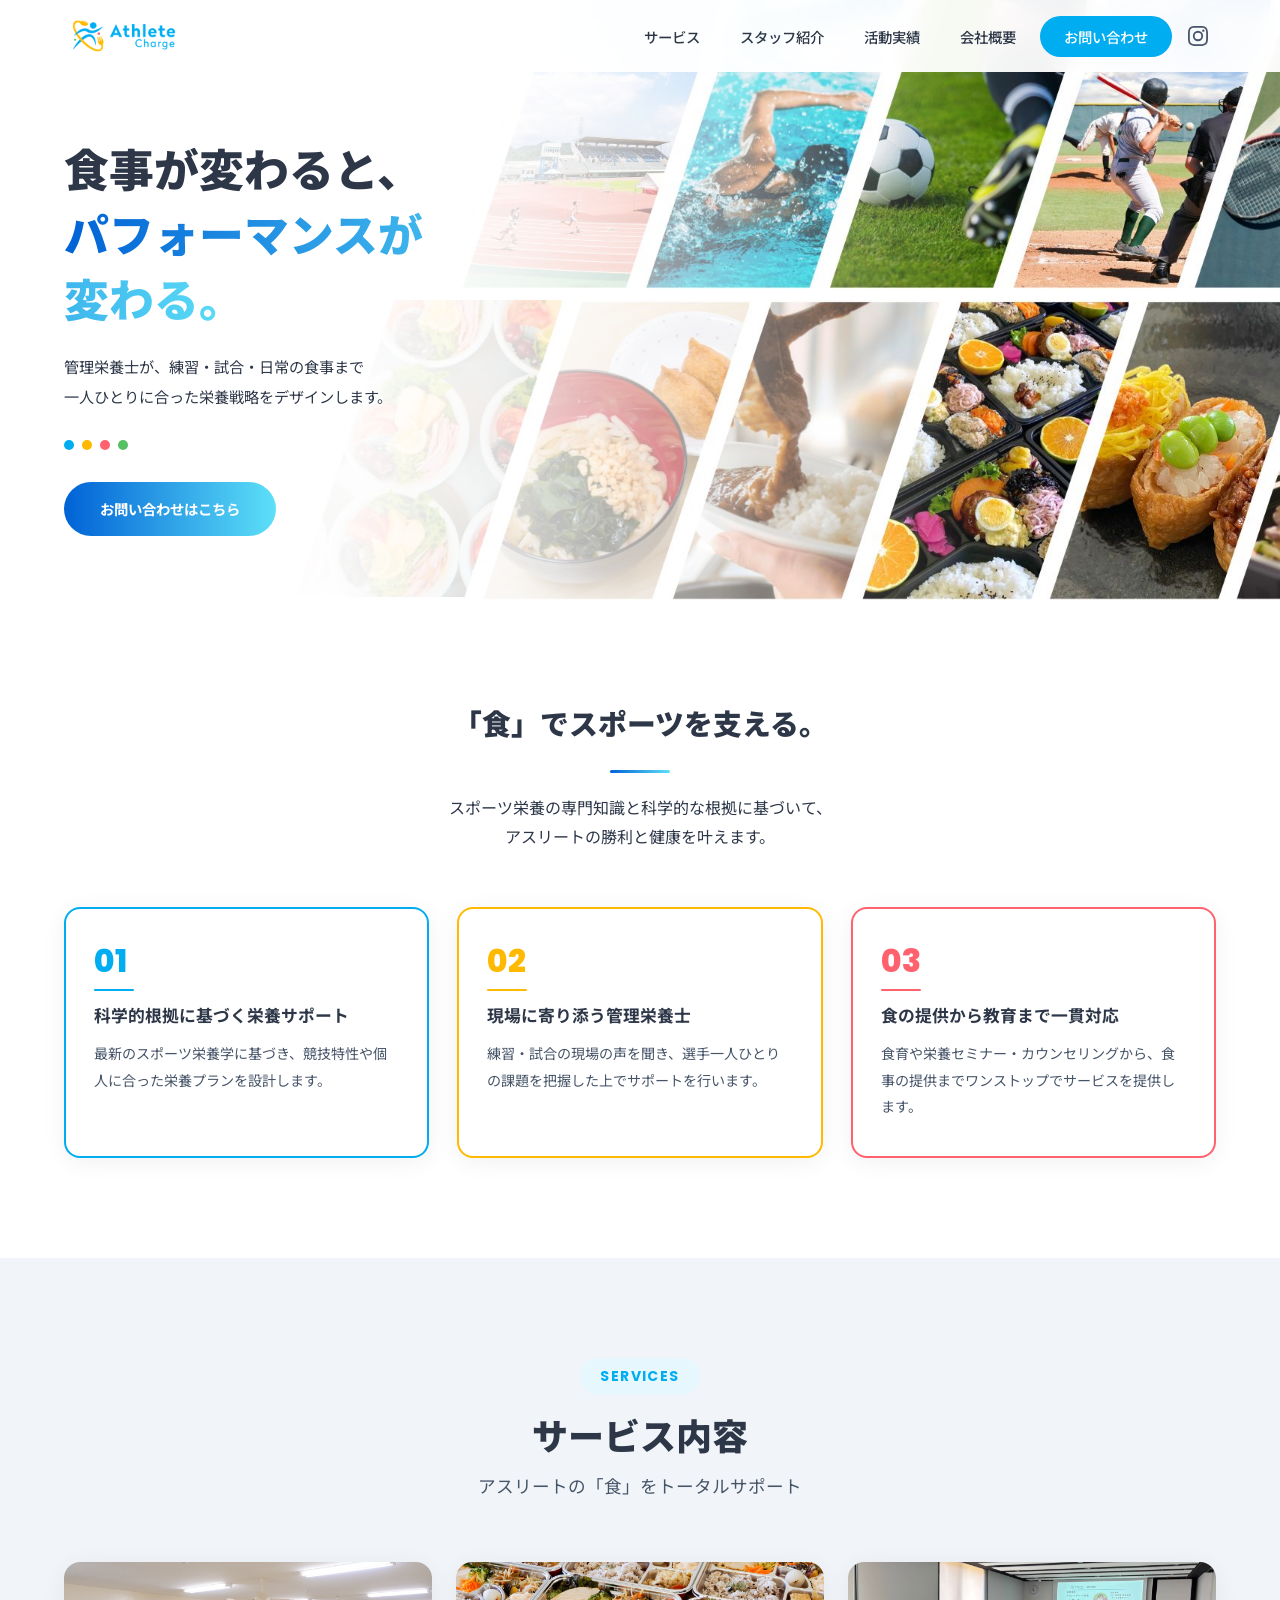
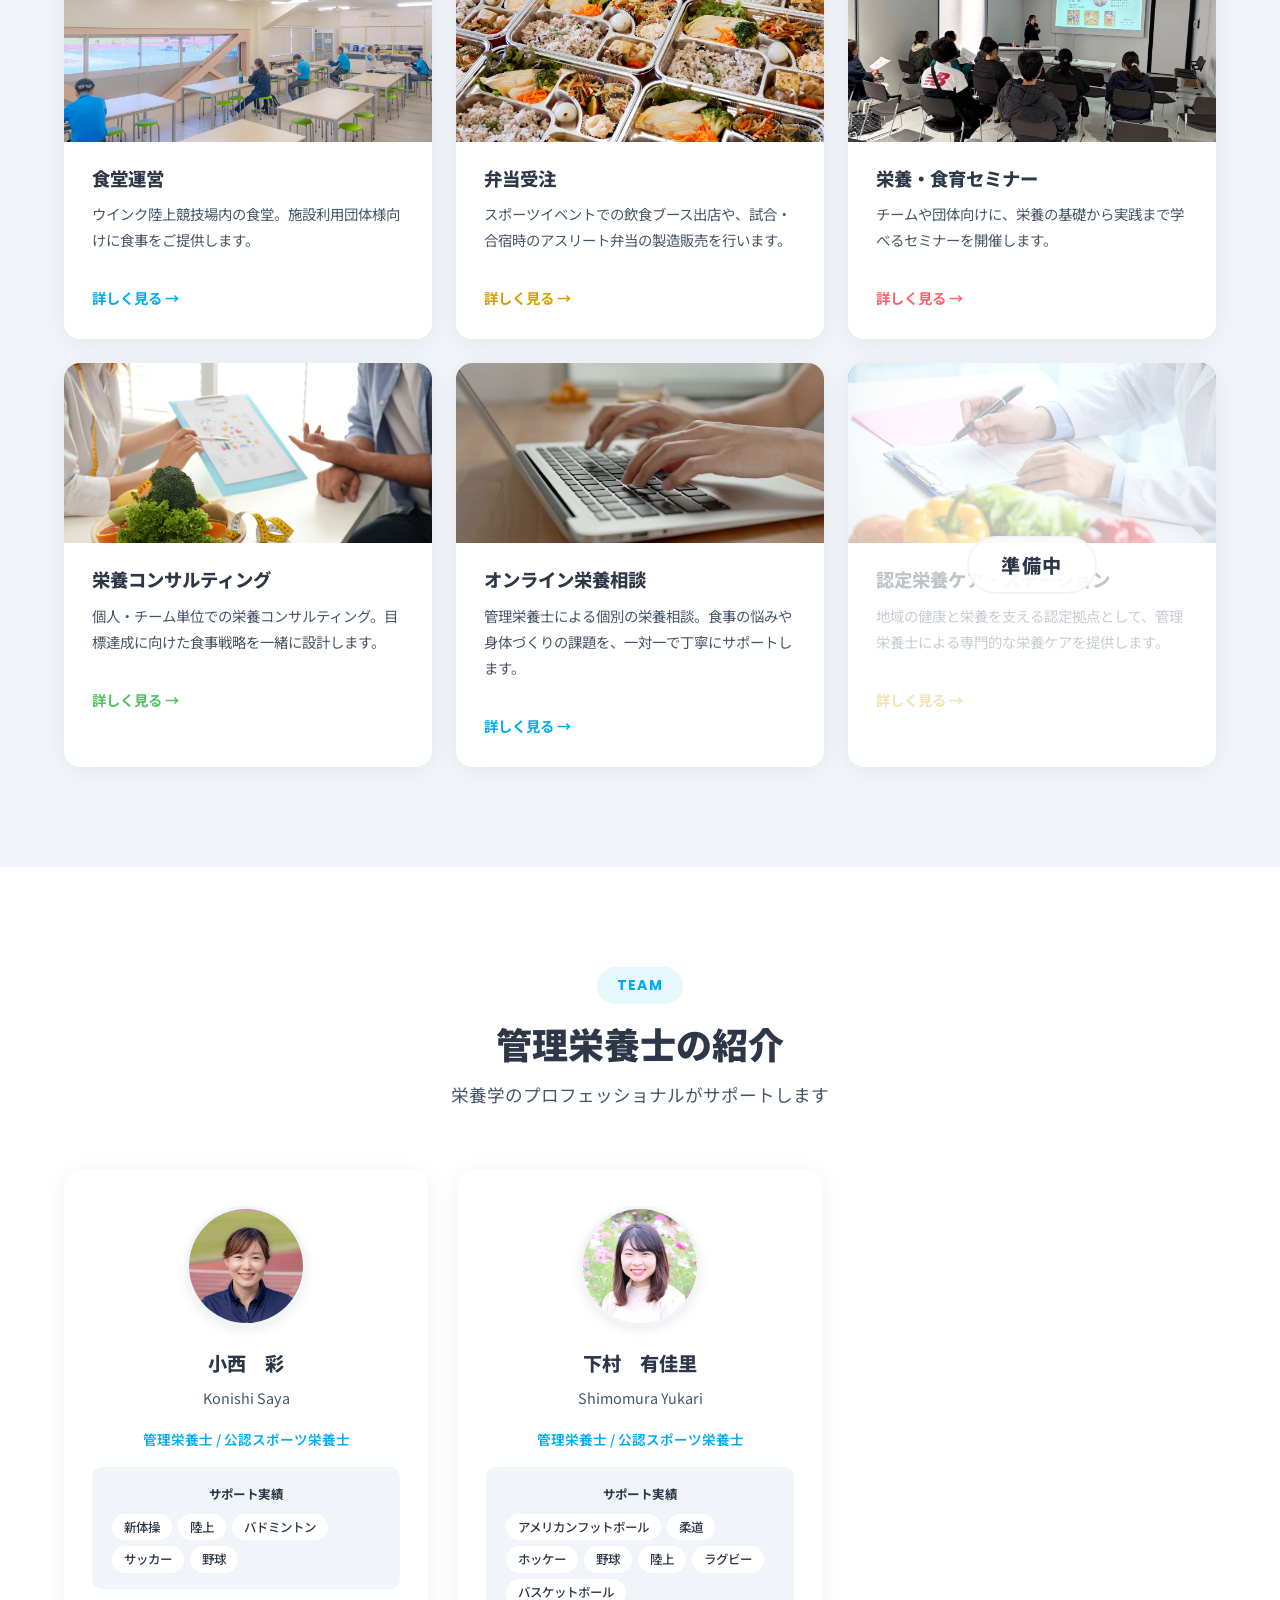
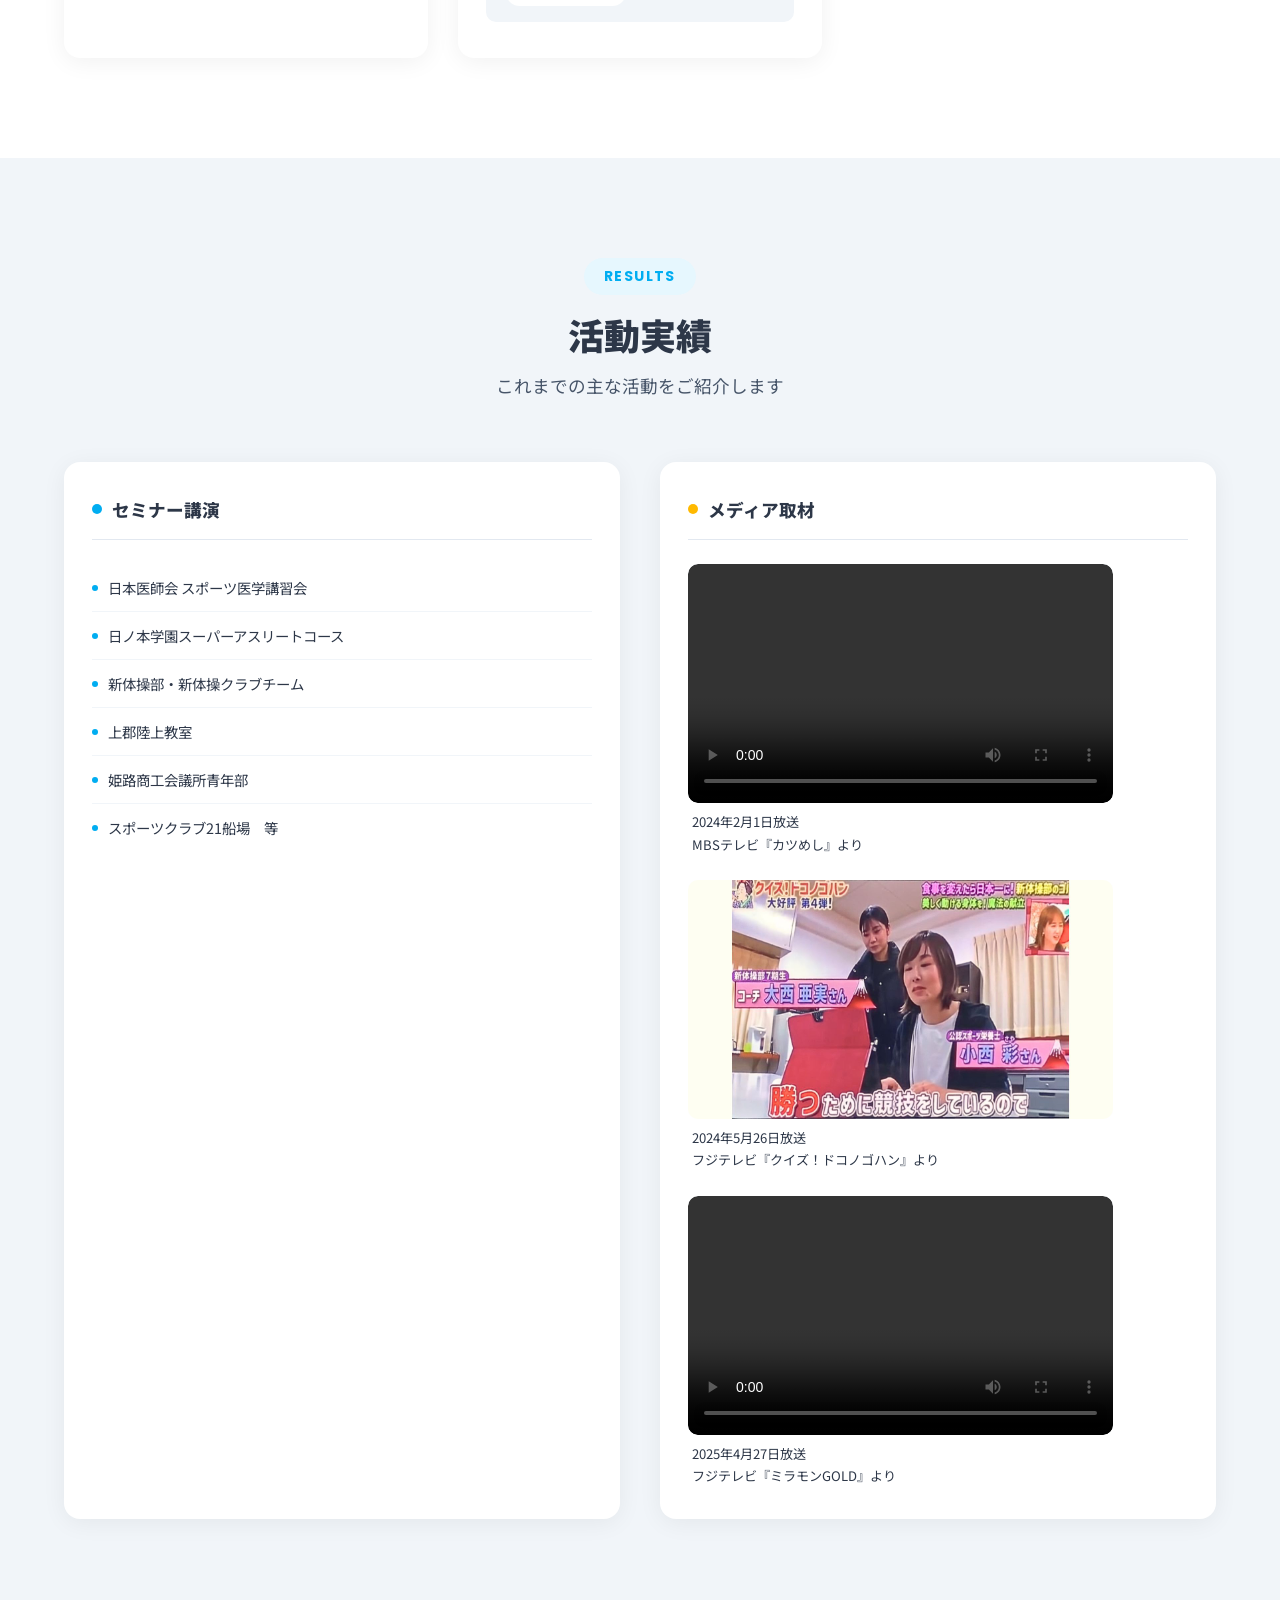
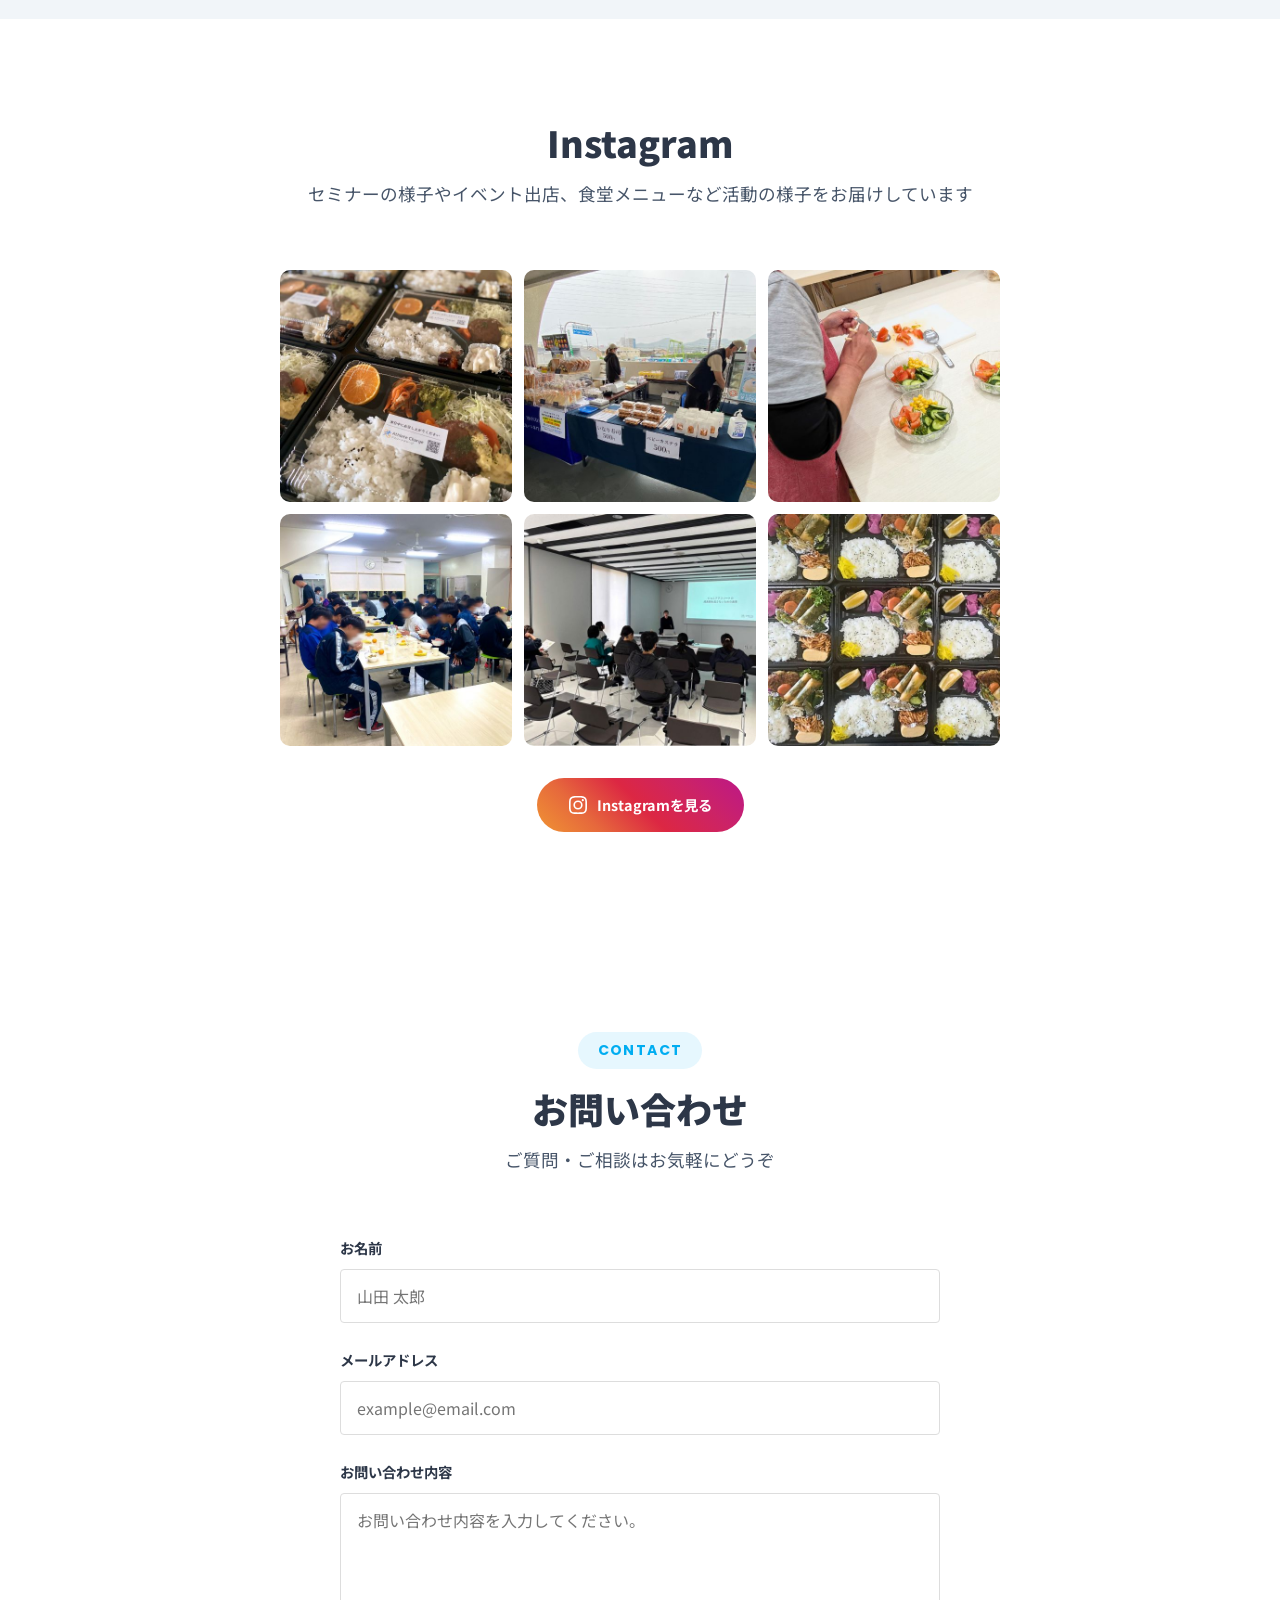
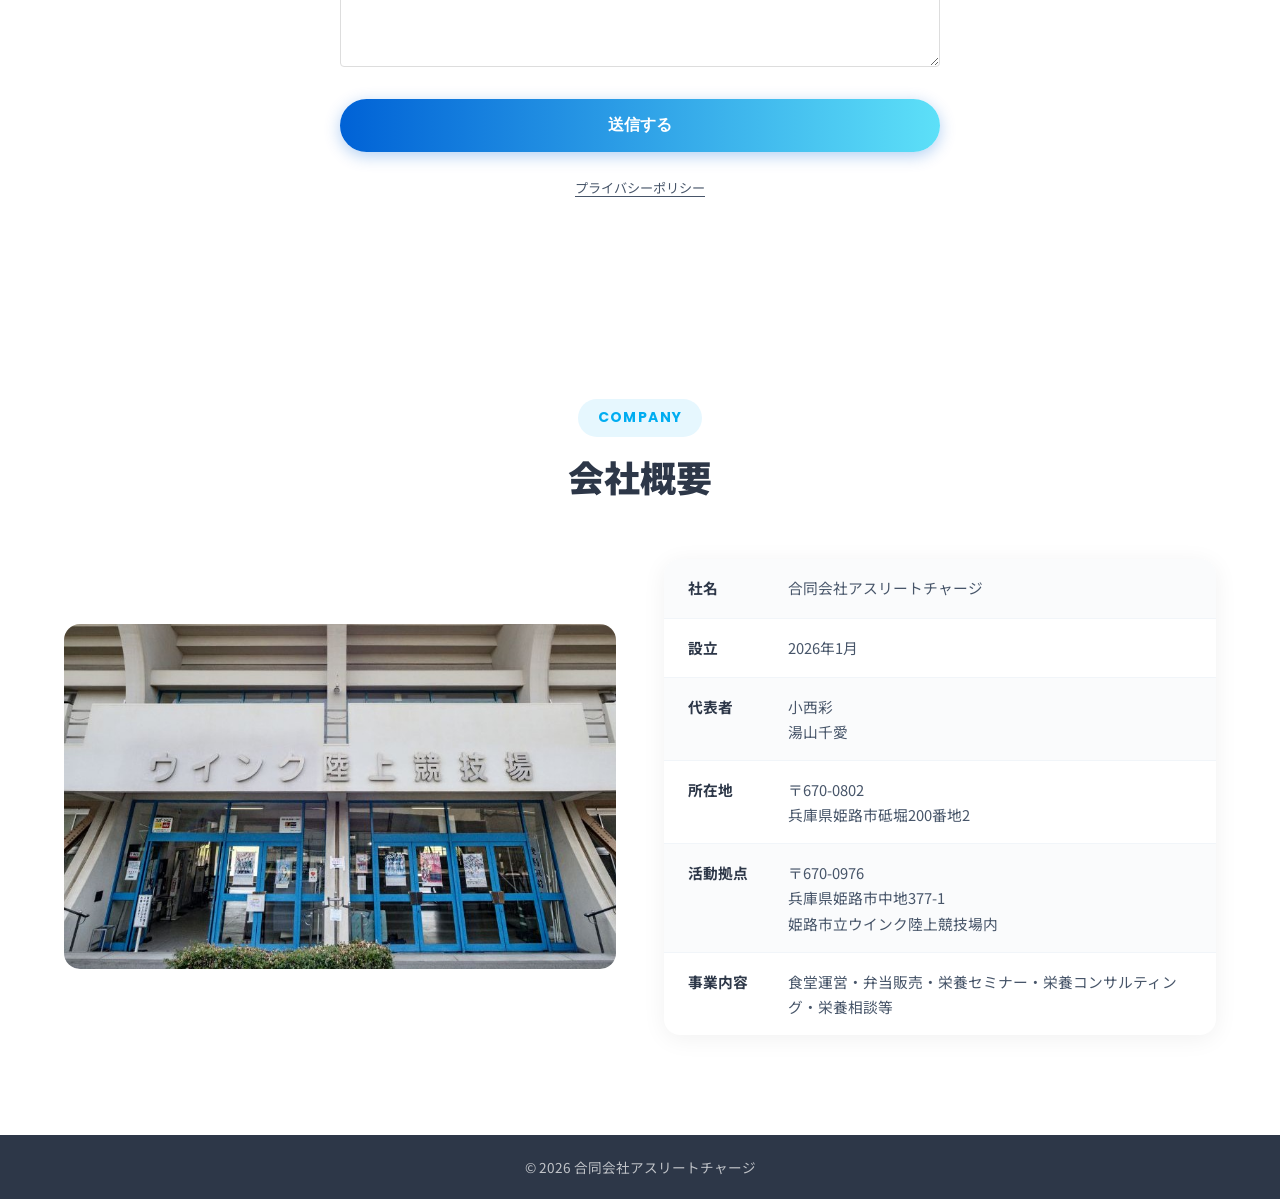
==== commit ccb38244: "Add files via upload" ====
--- a/index.html
+++ b/index.html
@@ -56,8 +56,8 @@
           <span class="hero__title-main">食事が変わると、<br><span class="text-highlight">パフォーマンスが<br>変わる。</span></span>
         </h1>
         <p class="hero__desc">
-          スポーツ栄養の専門知識と科学的な根拠に基づいて、<br>
-          アスリートの勝利と健康を叶えます。
+          管理栄養士が、練習・試合・日常の食事まで<br>
+          一人ひとりに合った栄養戦略をデザインします。
         </p>
         <div class="hero__colors" aria-hidden="true">
           <span class="hero__dot hero__dot--blue"></span>
--- a/css/style.css
+++ b/css/style.css
@@ -377,6 +377,16 @@
   line-height: 1.45;
   margin-bottom: 20px;
   color: var(--dark);
+  text-shadow:
+    -1px -1px 0 var(--white),
+     1px -1px 0 var(--white),
+    -1px  1px 0 var(--white),
+     1px  1px 0 var(--white),
+     0   -1px 0 var(--white),
+     0    1px 0 var(--white),
+    -1px  0   0 var(--white),
+     1px  0   0 var(--white),
+     0    0   8px rgba(255, 255, 255, 0.8);
 }
 
 .hero__title-main {
@@ -388,6 +398,8 @@
   -webkit-background-clip: text;
   -webkit-text-fill-color: transparent;
   background-clip: text;
+  text-shadow: none;
+  filter: drop-shadow(0 0 6px rgba(255, 255, 255, 0.8));
 }
 
 .hero__desc {
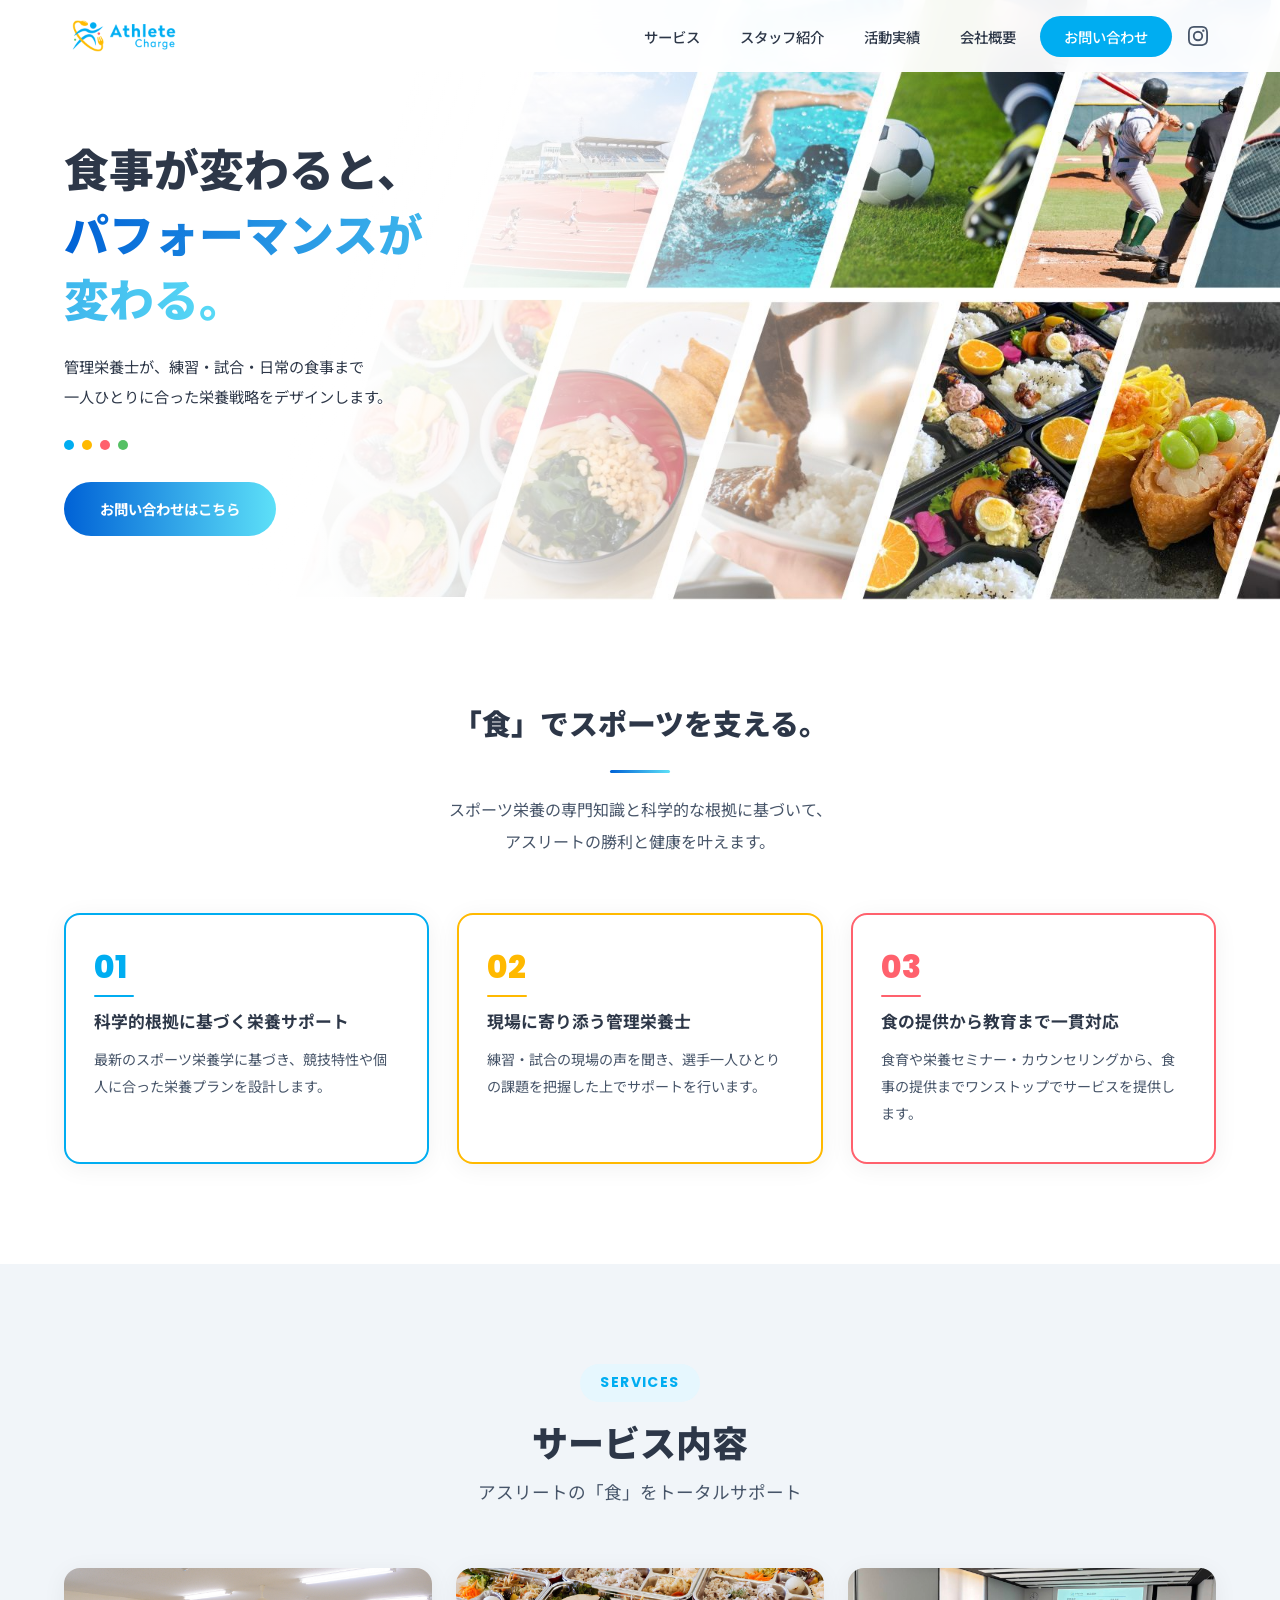
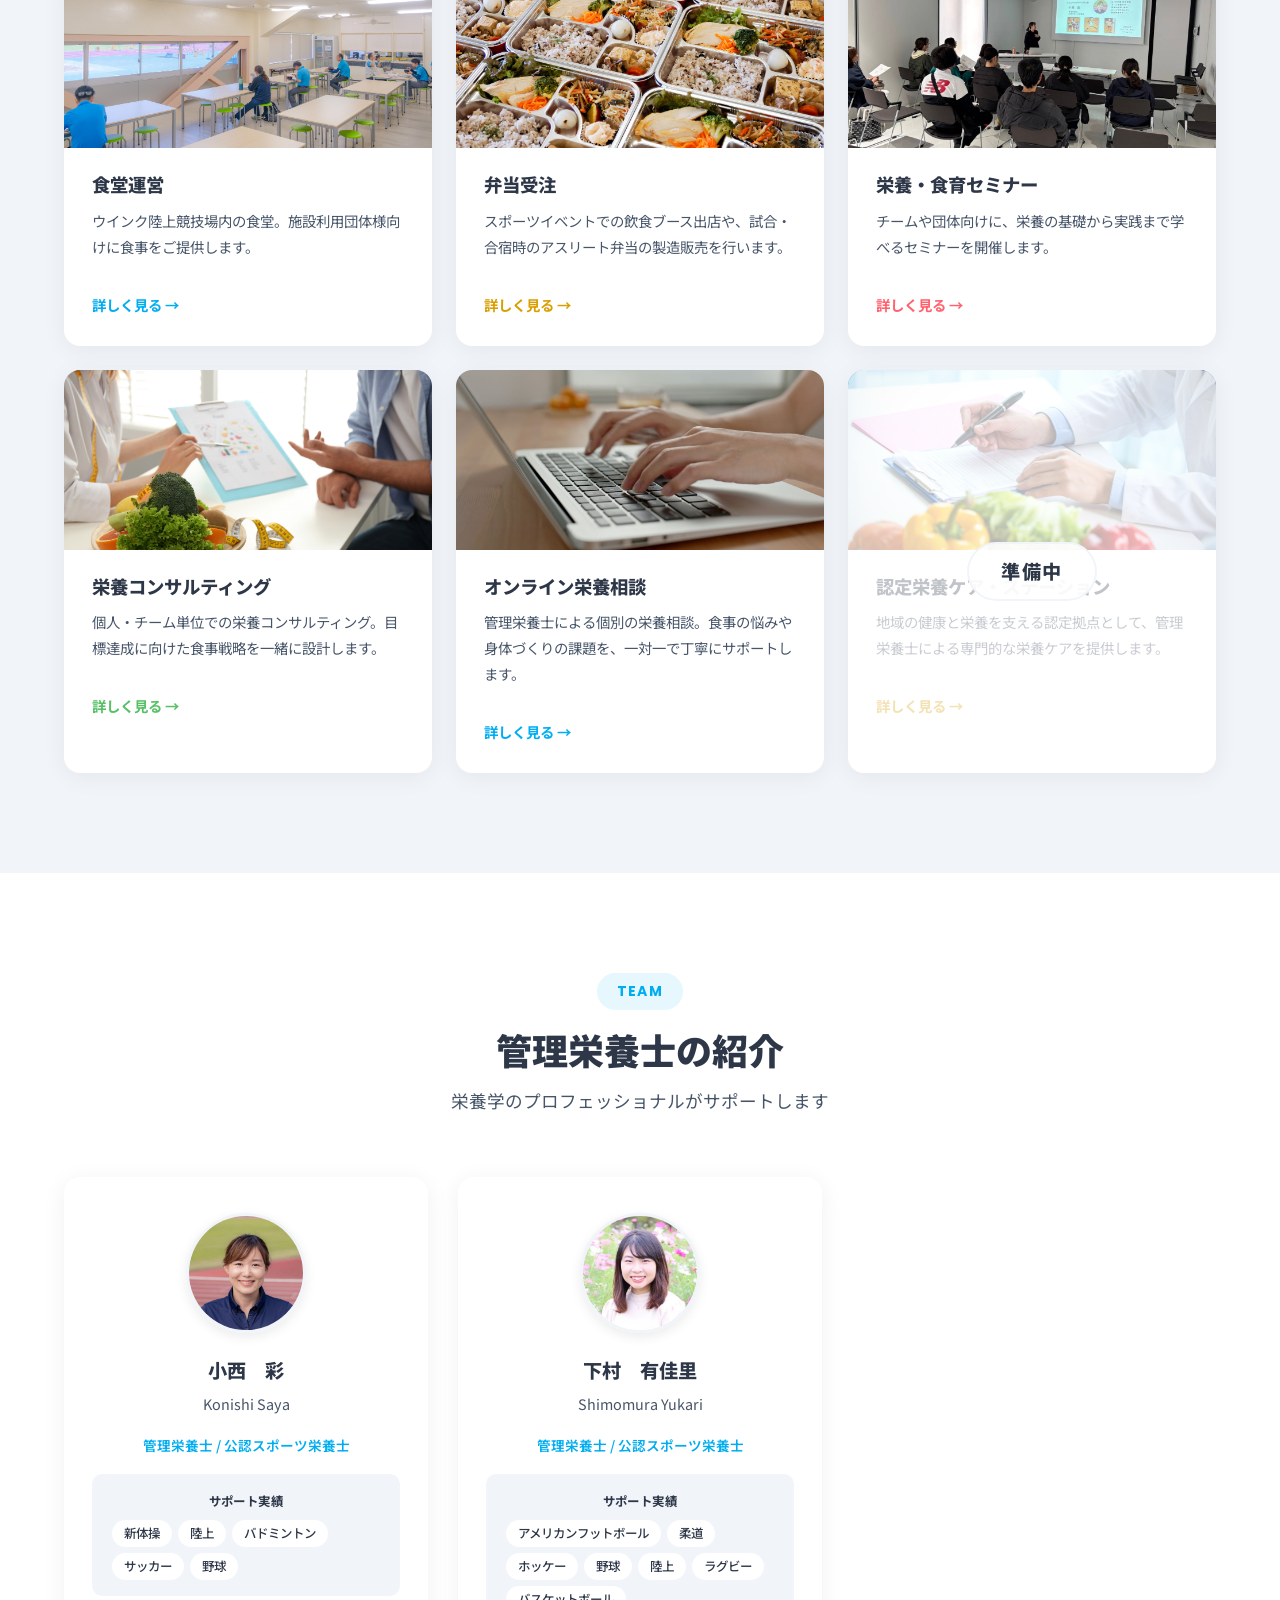
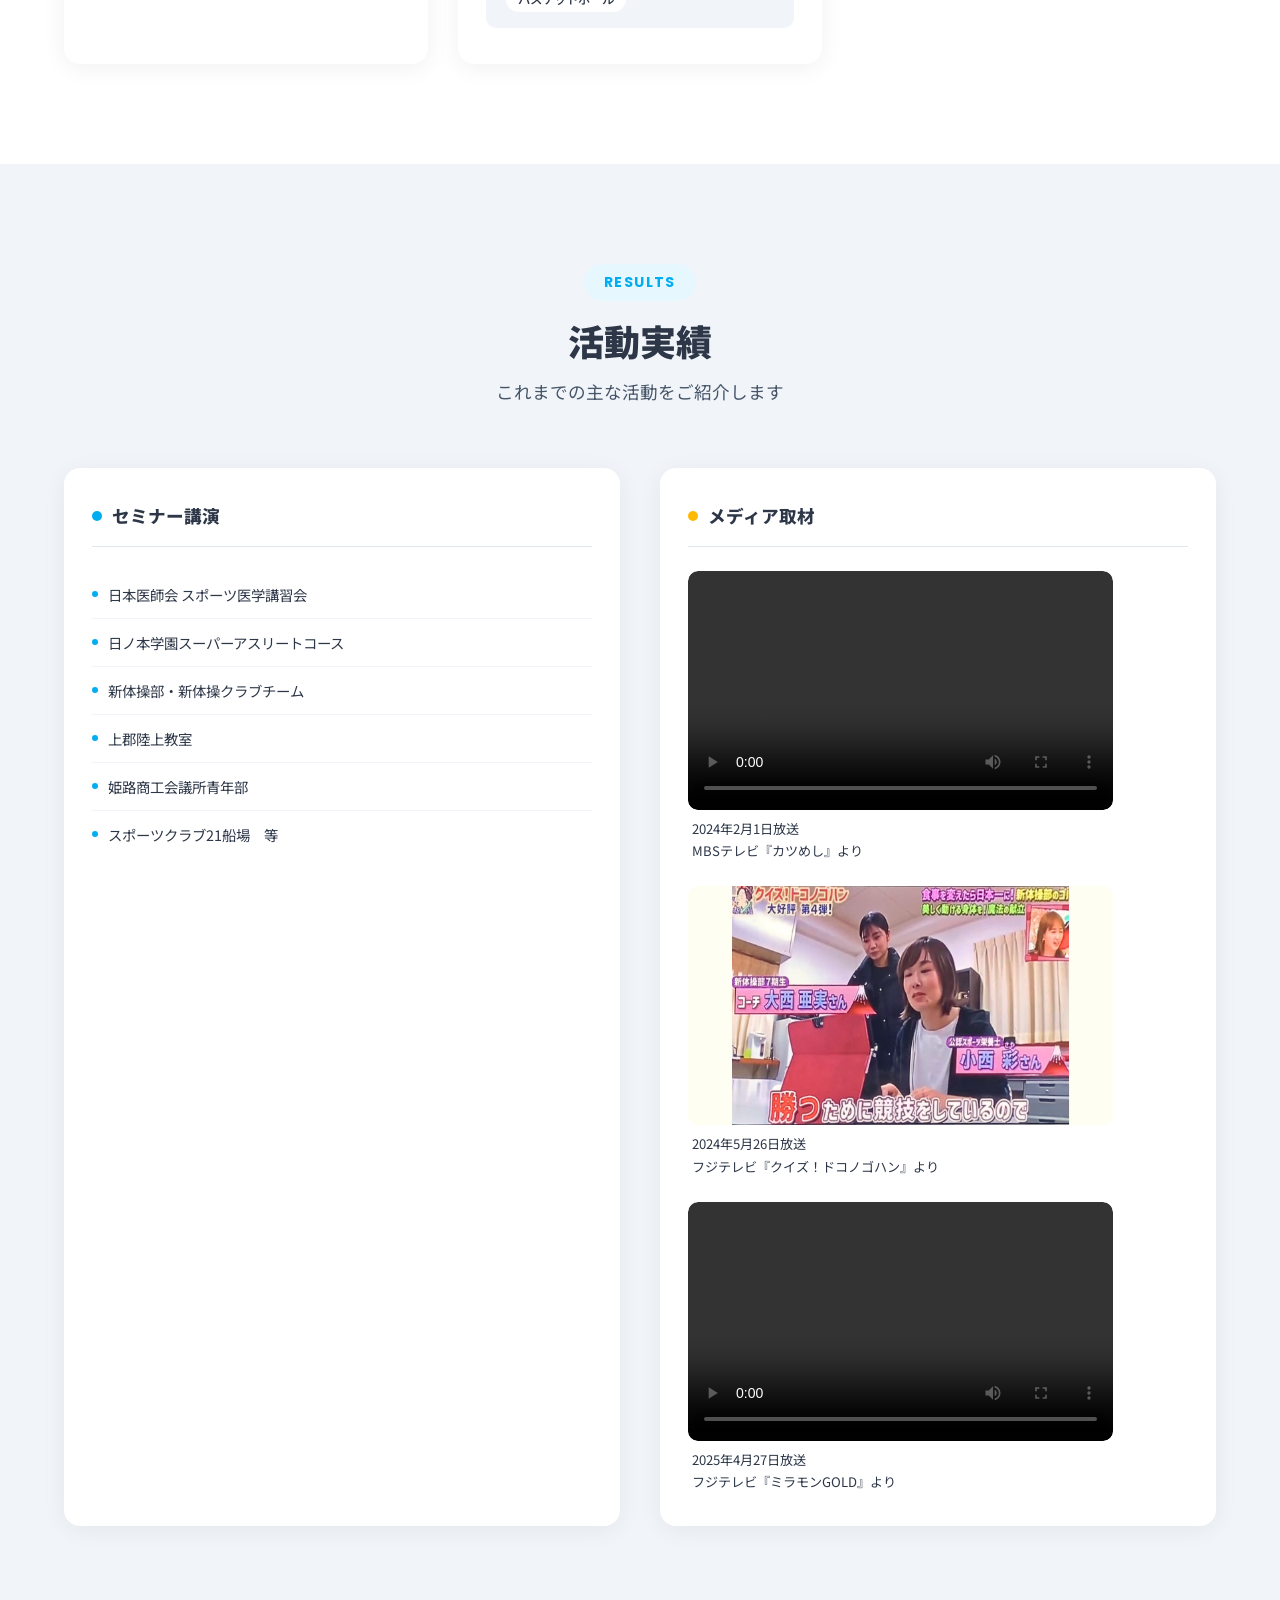
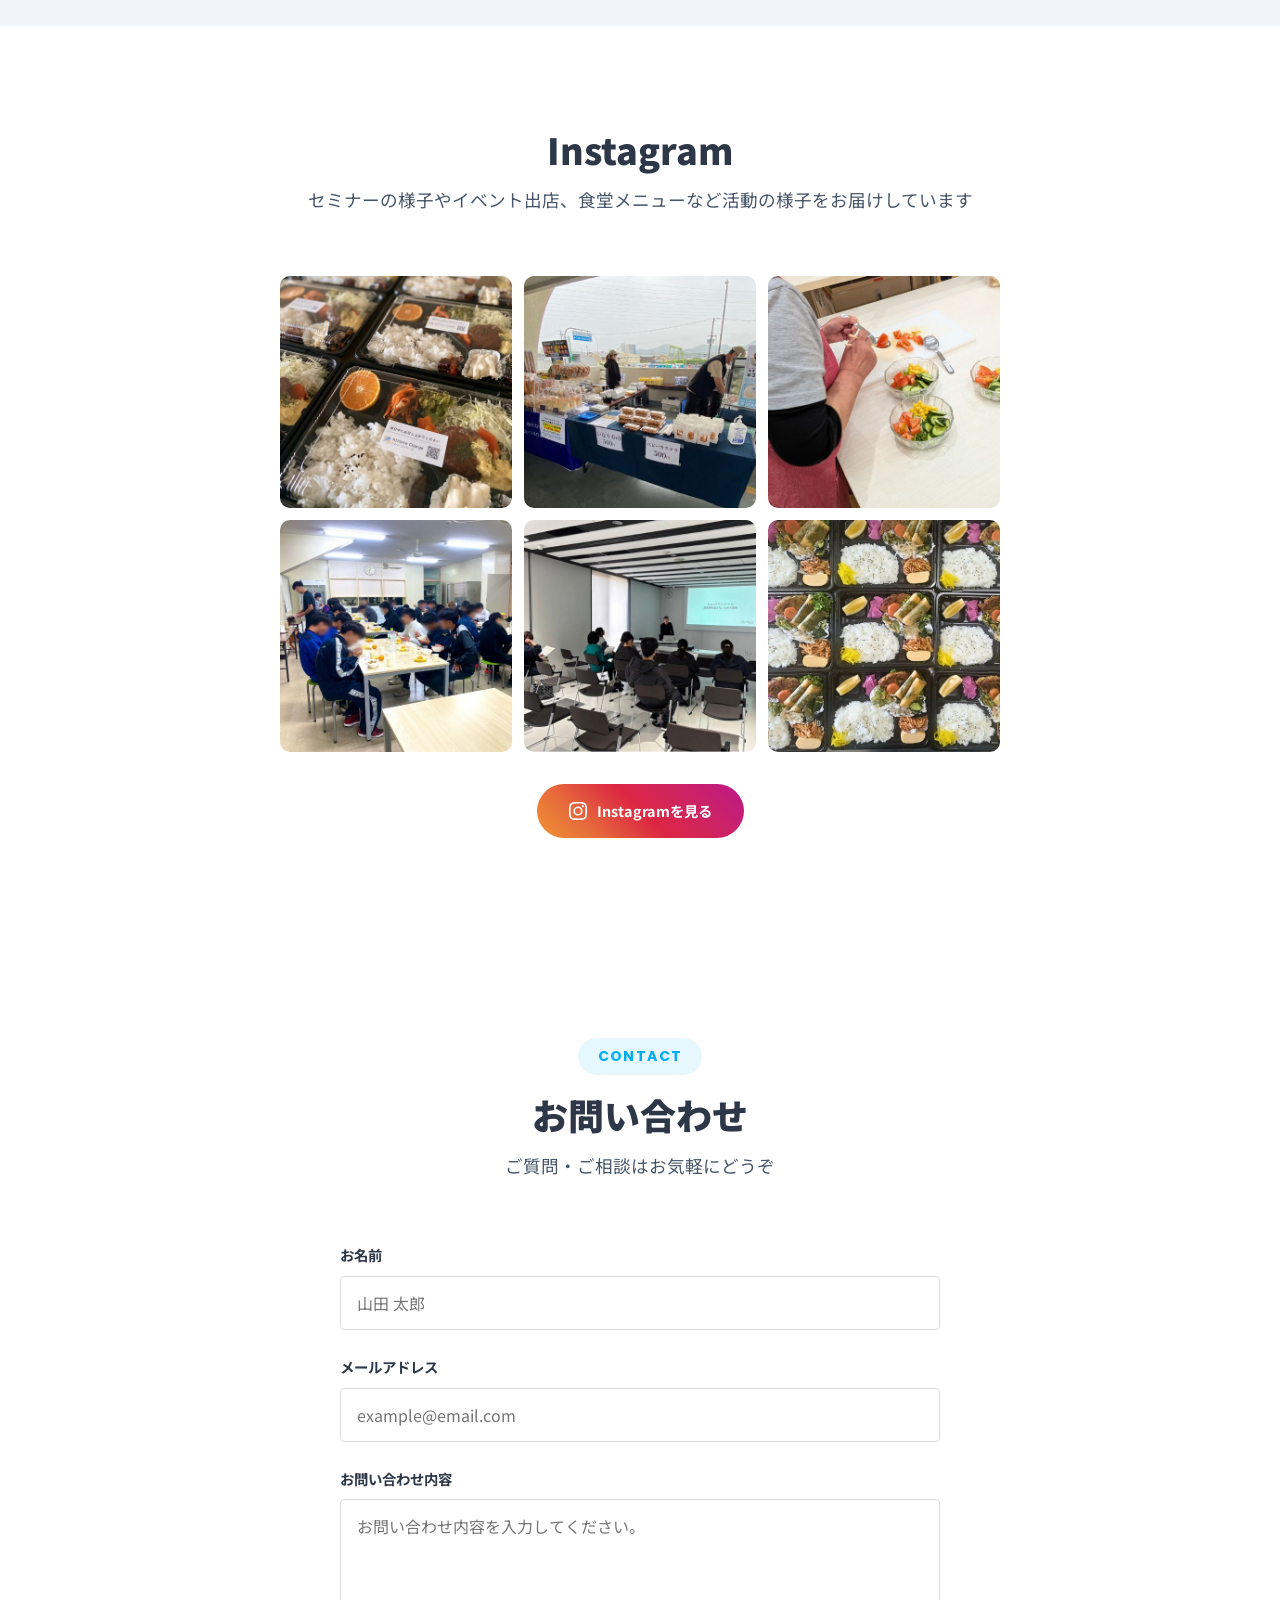
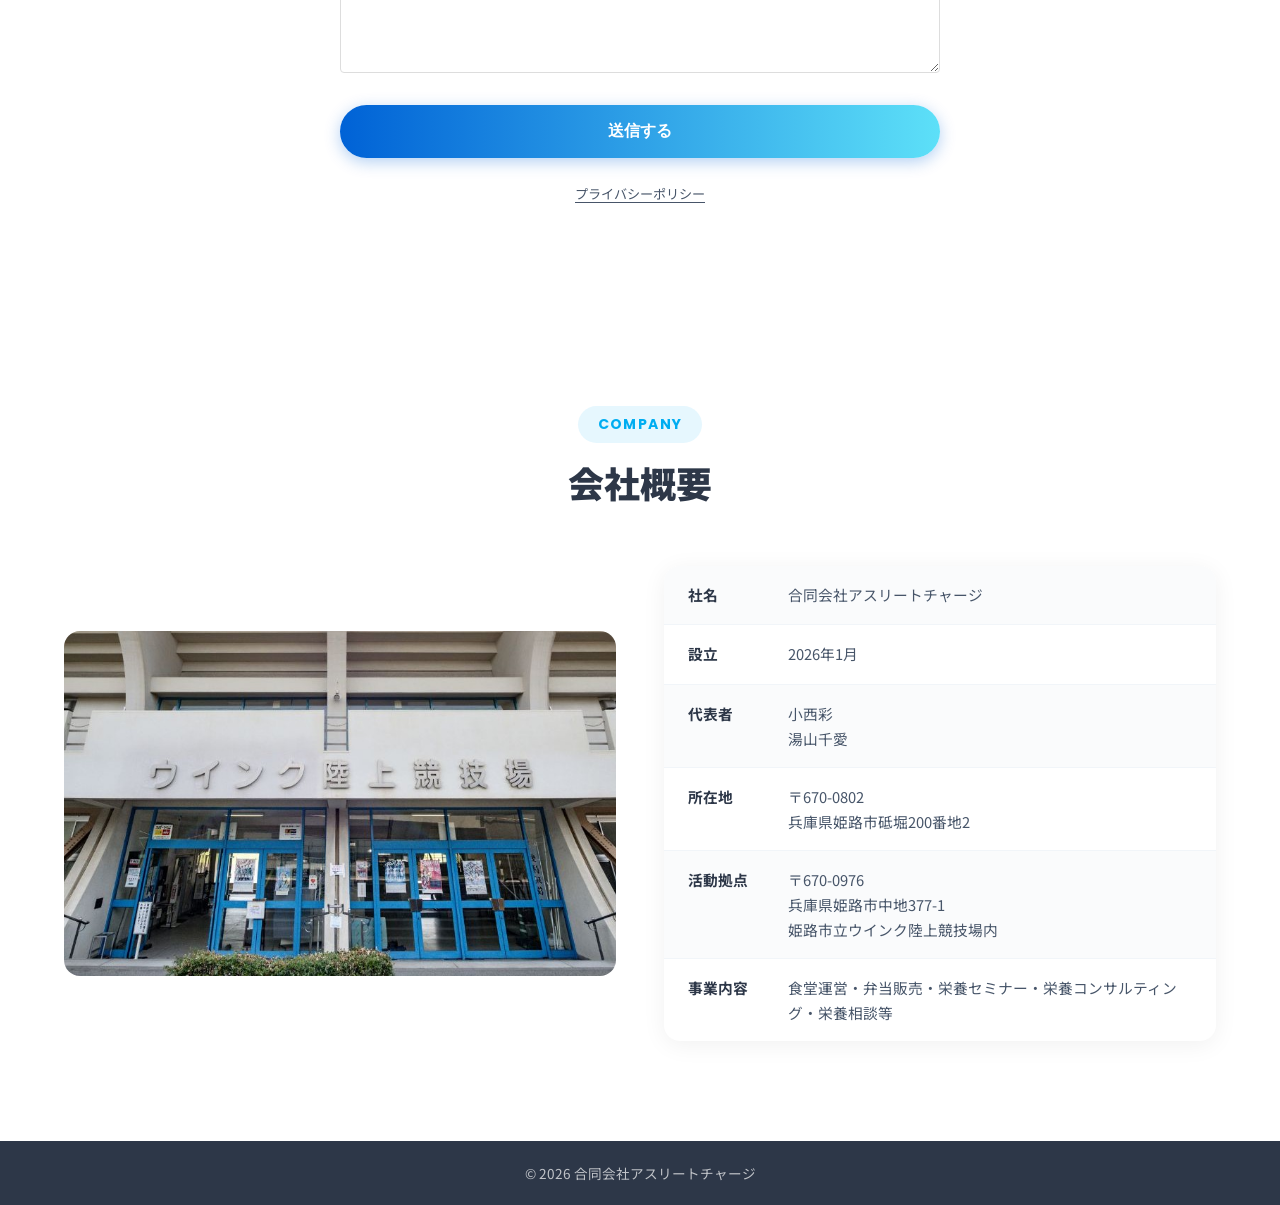
==== commit 81365a1c: "Add files via upload" ====
--- a/index.html
+++ b/index.html
@@ -56,8 +56,7 @@
           <span class="hero__title-main">食事が変わると、<br><span class="text-highlight">パフォーマンスが<br>変わる。</span></span>
         </h1>
         <p class="hero__desc">
-          管理栄養士が、練習・試合・日常の食事まで<br>
-          一人ひとりに合った栄養戦略をデザインします。
+          管理栄養士が、練習・試合・日常の食事まで<br>一人ひとりに合った栄養戦略をデザインします。
         </p>
         <div class="hero__colors" aria-hidden="true">
           <span class="hero__dot hero__dot--blue"></span>
--- a/css/style.css
+++ b/css/style.css
@@ -499,6 +499,12 @@
   border-radius: 2px;
 }
 
+.about__text {
+  font-size: 1rem;
+  color: var(--gray);
+  line-height: 2;
+}
+
 .about__desc {
   color: var(--gray);
   line-height: 2;
@@ -1627,6 +1633,10 @@
     font-size: 1.3rem;
   }
 
+  .about__text {
+    font-size: 0.85rem;
+  }
+
   .about__desc {
     font-size: 0.88rem;
   }
@@ -1833,6 +1843,10 @@
     font-size: 1.1rem;
   }
 
+  .about__text {
+    font-size: 0.78rem;
+  }
+
   .about__desc {
     font-size: 0.82rem;
   }
